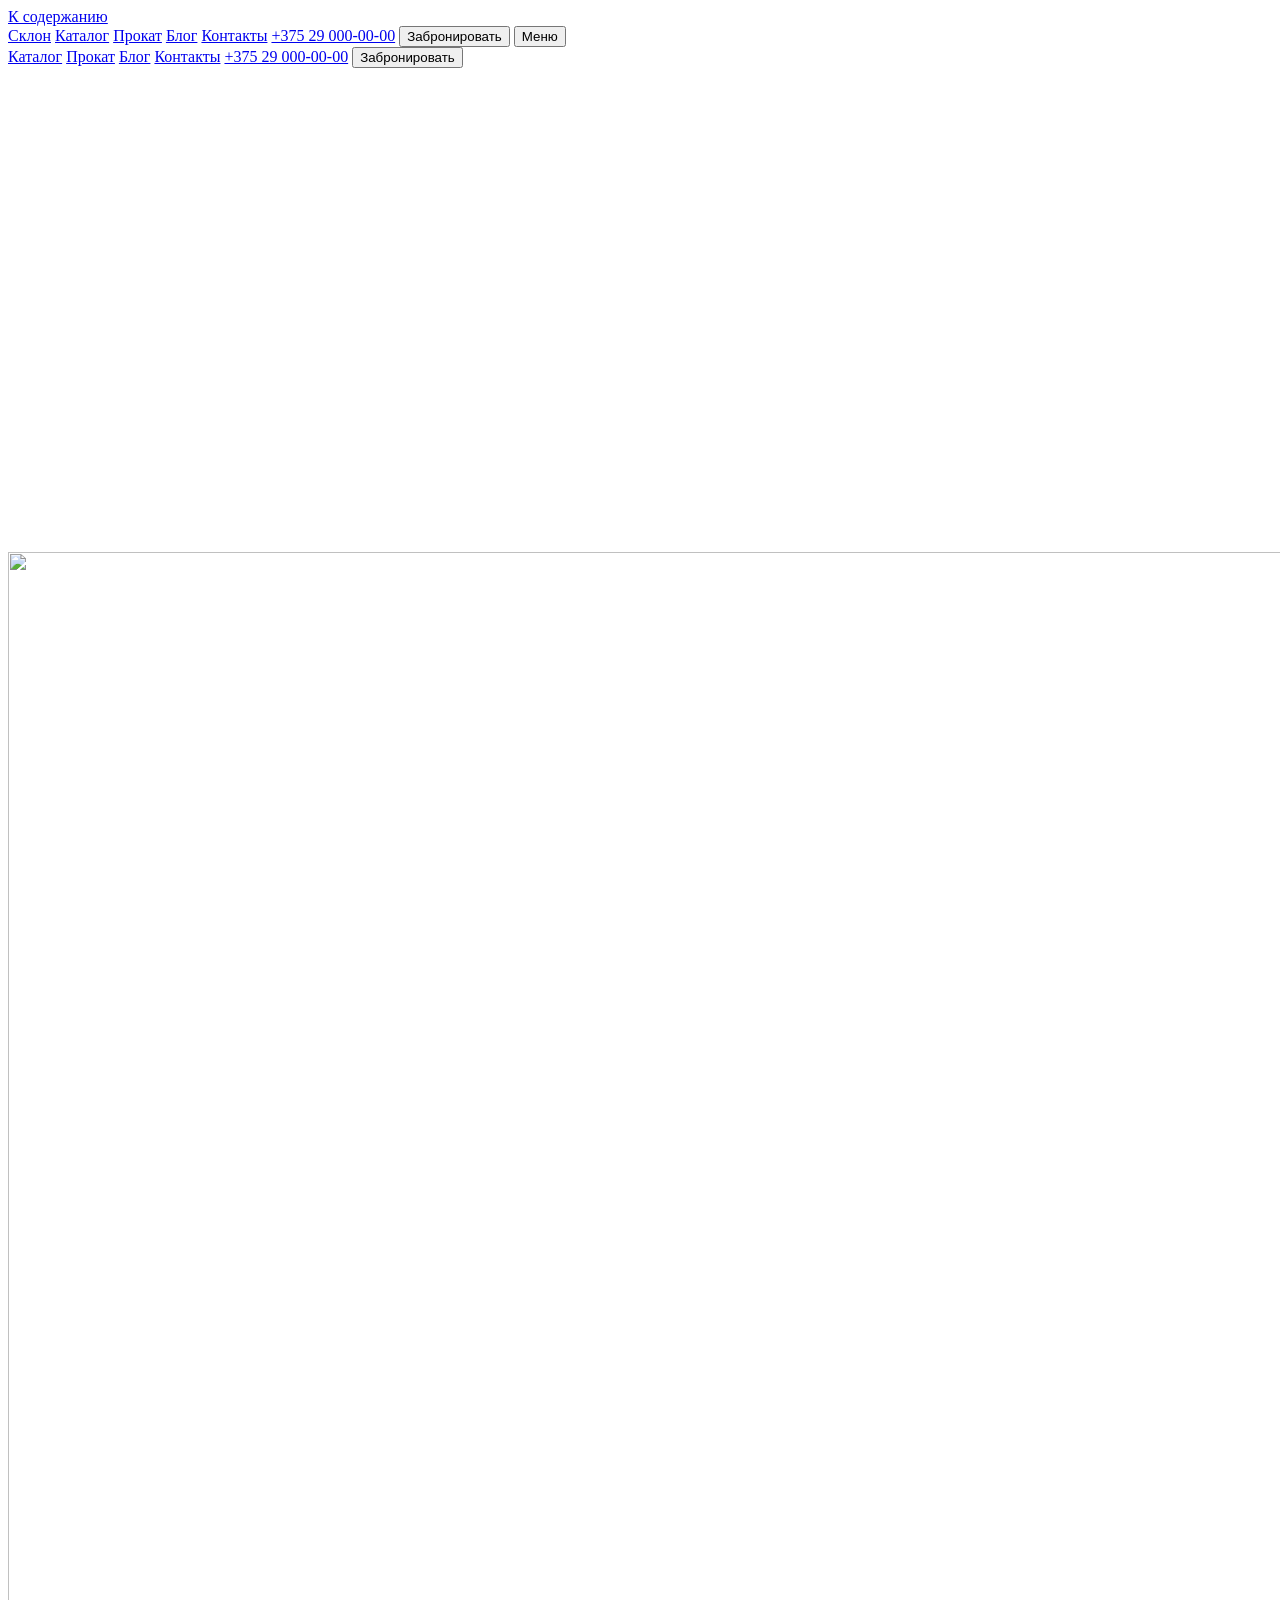
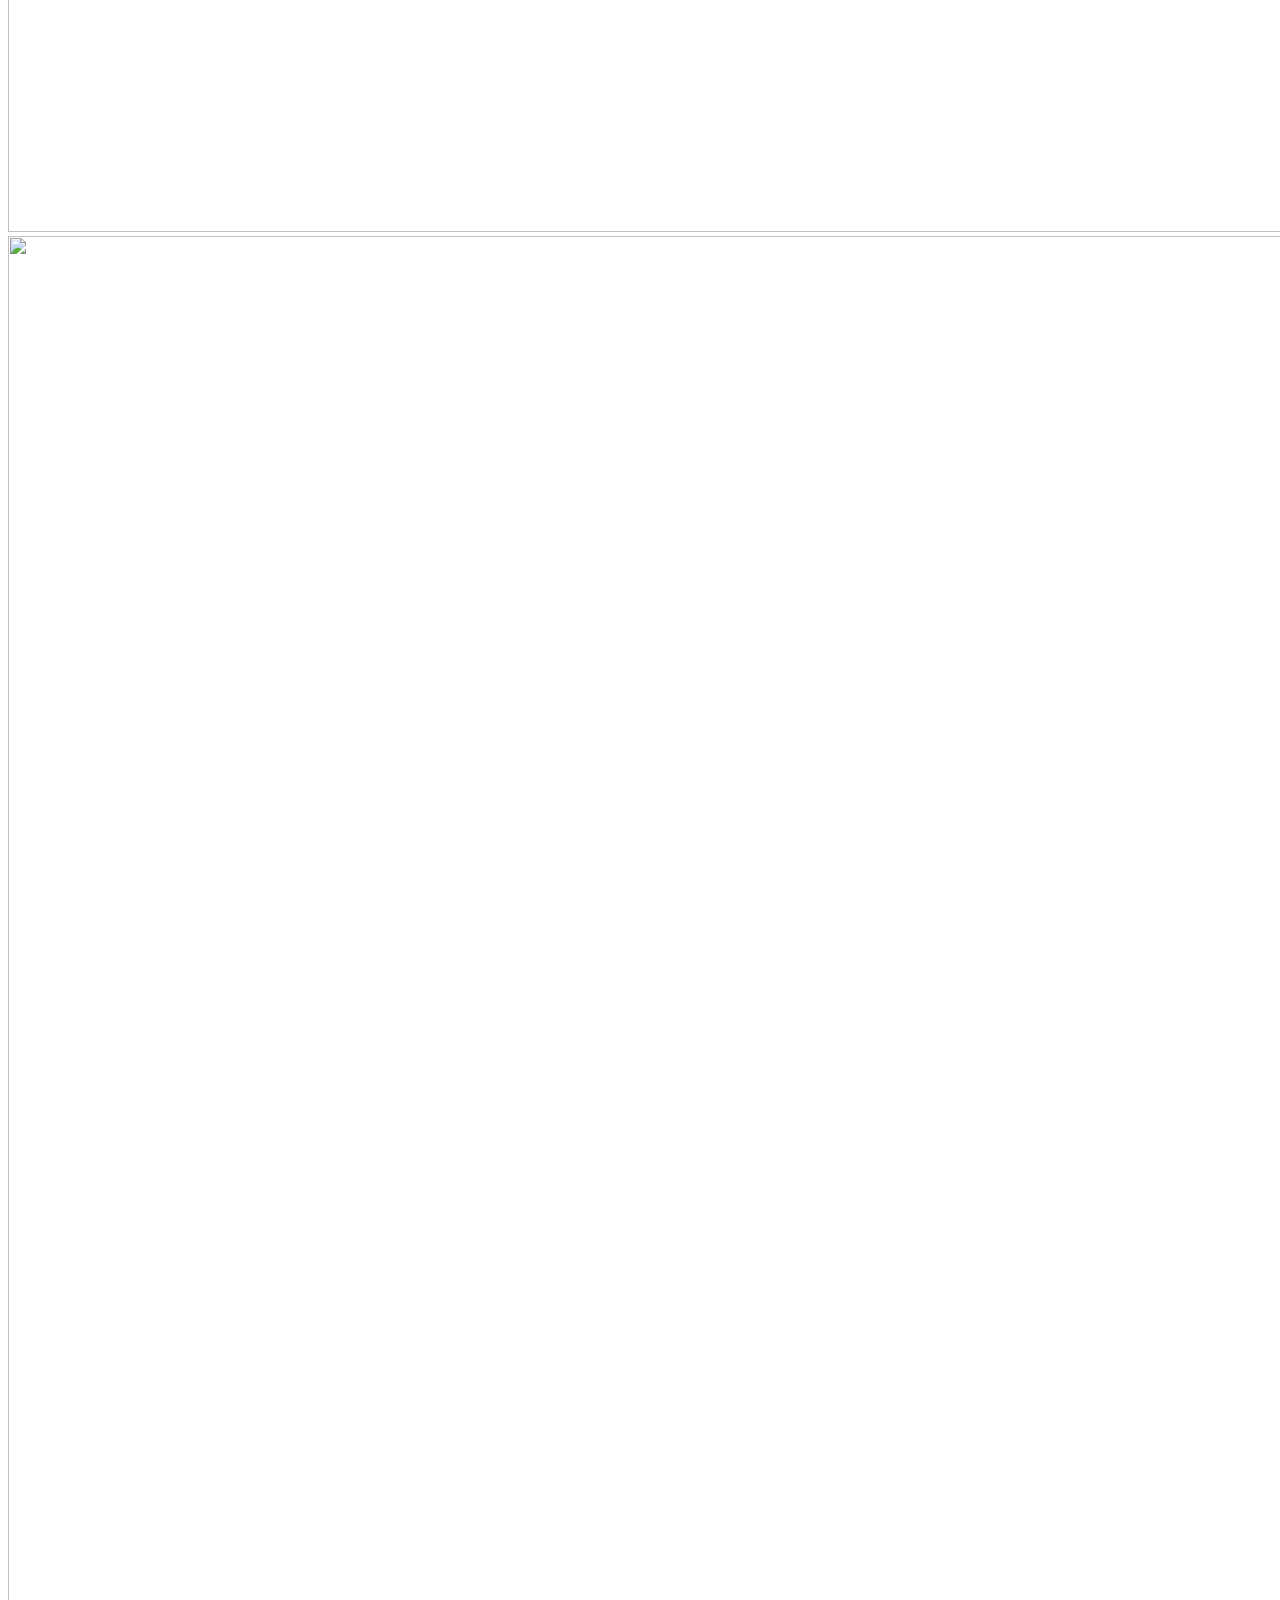
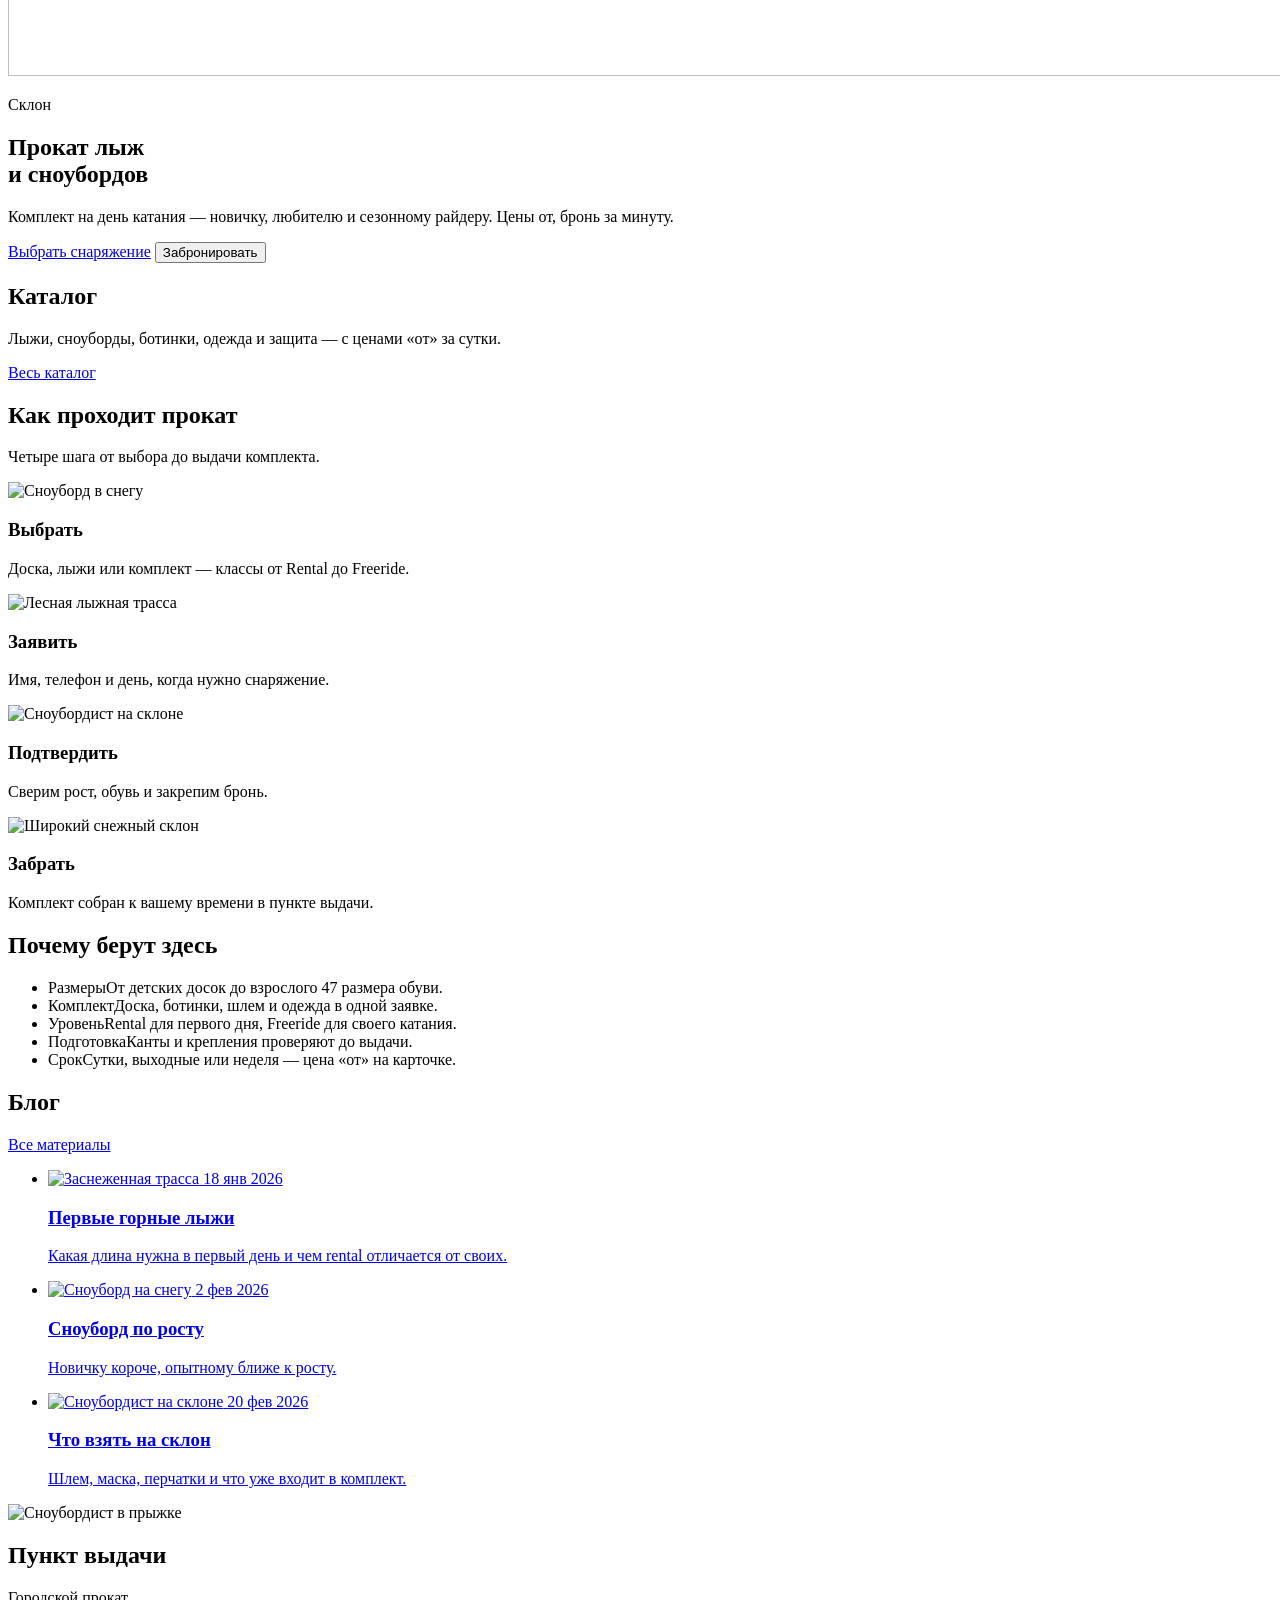
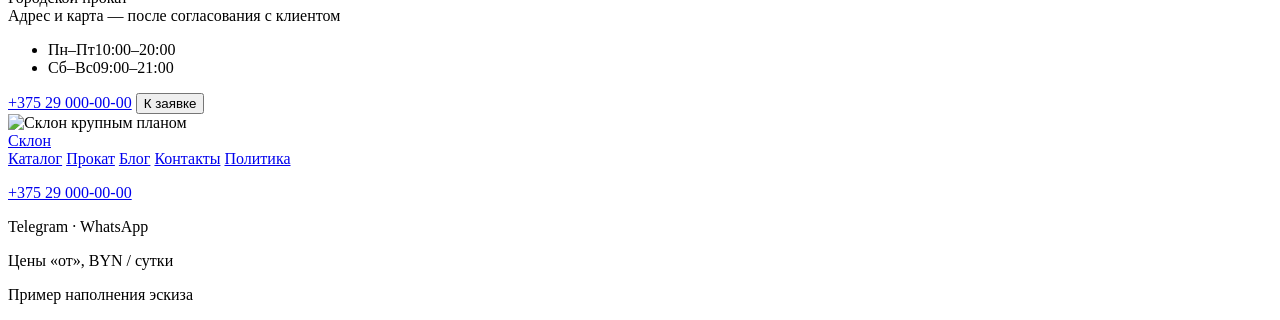
==== index.html @ 4aebed2d "Initial commit: prokat-eskiz from OpenServer" ====
<!DOCTYPE html>
<html lang="ru">
<head>
  <meta charset="utf-8">
  <meta name="viewport" content="width=device-width, initial-scale=1, viewport-fit=cover">
  <meta name="theme-color" content="#18191b">
  <title>Склон. Прокат горных лыж и сноубордов</title>
  <meta name="description" content="Городской прокат горных лыж, сноубордов, ботинок и защиты. Каталог с ценами от, бронь на день катания.">
  <link rel="stylesheet" href="css/site.css">
</head>
<body>
<a class="skip" href="#main">К содержанию</a>

<header class="bar">
  <a class="logo" href="index.html">Склон</a>
  <a class="bar-link" href="#katalog">Каталог</a>
  <a class="bar-link" href="#prokat">Прокат</a>
  <a class="bar-link" href="#blog">Блог</a>
  <a class="bar-link" href="#kontakty">Контакты</a>
  <span class="spacer"></span>
  <a class="bar-link phone-link" href="tel:+375290000000">+375 29 000-00-00</a>
  <button class="btn" type="button" data-open-book>Забронировать</button>
  <button class="burger" type="button" aria-expanded="false" aria-controls="nav">Меню</button>
</header>
<nav class="nav-panel" id="nav" aria-label="Разделы">
  <a href="#katalog">Каталог</a>
  <a href="#prokat">Прокат</a>
  <a href="#blog">Блог</a>
  <a href="#kontakty">Контакты</a>
  <a href="tel:+375290000000">+375 29 000-00-00</a>
  <button class="btn" type="button" data-open-book>Забронировать</button>
</nav>

<main id="main">
  <section class="hero" aria-label="Прокат">
    <div class="hero-media" data-crossfade>
      <video class="is-on" autoplay muted loop playsinline preload="metadata" poster="assets/photos/skiing-in-engelberg-titlis-poster.jpg" width="854" height="480" aria-hidden="true">
        <source src="assets/photos/skiing-in-engelberg-titlis.webm" type="video/webm">
      </video>
      <img src="assets/photos/rastkogel-ski-slope.jpg" alt="" width="1920" height="1280">
      <img src="assets/photos/ski-resort-soelden-p1032612.jpg" alt="" width="1920" height="1440">
    </div>
    <div class="hero-copy">
      <p class="hero-brand">Склон</p>
      <h1>Прокат лыж<br>и сноубордов</h1>
      <p class="hero-lead">Комплект на день катания — новичку, любителю и сезонному райдеру. Цены от, бронь за минуту.</p>
      <div class="hero-actions">
        <a class="btn" href="#katalog">Выбрать снаряжение</a>
        <button class="text-cta" type="button" data-open-book>Забронировать</button>
      </div>
    </div>
  </section>

  <section class="paper catalog" id="katalog" aria-labelledby="cat-title">
    <div class="section-head">
      <div>
        <h2 id="cat-title">Каталог</h2>
        <p>Лыжи, сноуборды, ботинки, одежда и защита — с ценами «от» за сутки.</p>
      </div>
      <a class="text-link" href="catalog.html">Весь каталог</a>
    </div>
    <div id="catalog-root"></div>
  </section>

  <section class="how" id="prokat" aria-label="Как работает прокат">
    <div class="how-intro">
      <h2>Как проходит прокат</h2>
      <p>Четыре шага от выбора до выдачи комплекта.</p>
    </div>
    <div class="how-grid">
      <article class="how-card">
        <img src="assets/photos/snowboard-in-the-snow-2008.jpg" alt="Сноуборд в снегу" width="1280" height="960" loading="lazy">
        <div class="how-copy">
          <h3>Выбрать</h3>
          <p>Доска, лыжи или комплект — классы от Rental до Freeride.</p>
        </div>
      </article>
      <article class="how-card">
        <img src="assets/photos/ski-slope-l-kken-verk.jpg" alt="Лесная лыжная трасса" width="1920" height="1280" loading="lazy">
        <div class="how-copy">
          <h3>Заявить</h3>
          <p>Имя, телефон и день, когда нужно снаряжение.</p>
        </div>
      </article>
      <article class="how-card">
        <img src="assets/photos/ski-resort-soelden-p1032612.jpg" alt="Сноубордист на склоне" width="1920" height="1440" loading="lazy">
        <div class="how-copy">
          <h3>Подтвердить</h3>
          <p>Сверим рост, обувь и закрепим бронь.</p>
        </div>
      </article>
      <article class="how-card">
        <img src="assets/photos/rastkogel-ski-slope.jpg" alt="Широкий снежный склон" width="1920" height="1280" loading="lazy">
        <div class="how-copy">
          <h3>Забрать</h3>
          <p>Комплект собран к вашему времени в пункте выдачи.</p>
        </div>
      </article>
    </div>
  </section>

  <section class="benefits" aria-labelledby="why-title">
    <div class="benefits-inner">
      <h2 id="why-title">Почему берут здесь</h2>
      <ul class="benefit-list">
        <li><span class="benefit-name">Размеры</span><span>От детских досок до взрослого 47 размера обуви.</span></li>
        <li><span class="benefit-name">Комплект</span><span>Доска, ботинки, шлем и одежда в одной заявке.</span></li>
        <li><span class="benefit-name">Уровень</span><span>Rental для первого дня, Freeride для своего катания.</span></li>
        <li><span class="benefit-name">Подготовка</span><span>Канты и крепления проверяют до выдачи.</span></li>
        <li><span class="benefit-name">Срок</span><span>Сутки, выходные или неделя — цена «от» на карточке.</span></li>
      </ul>
    </div>
  </section>

  <section class="blog" id="blog" aria-labelledby="blog-title">
    <div class="blog-inner">
      <div class="section-head tight">
        <h2 id="blog-title">Блог</h2>
        <a class="text-link" href="blog.html">Все материалы</a>
      </div>
      <ul class="blog-grid">
        <li>
          <a href="article.html">
            <img src="assets/photos/ski-slope-l-kken-verk.jpg" alt="Заснеженная трасса" width="1920" height="1280" loading="lazy">
            <span class="when">18 янв 2026</span>
            <h3>Первые горные лыжи</h3>
            <p>Какая длина нужна в первый день и чем rental отличается от своих.</p>
          </a>
        </li>
        <li>
          <a href="article.html">
            <img src="assets/photos/snowboard-in-the-snow-2008.jpg" alt="Сноуборд на снегу" width="1280" height="960" loading="lazy">
            <span class="when">2 фев 2026</span>
            <h3>Сноуборд по росту</h3>
            <p>Новичку короче, опытному ближе к росту.</p>
          </a>
        </li>
        <li>
          <a href="article.html">
            <img src="assets/photos/ski-resort-soelden-p1032612.jpg" alt="Сноубордист на склоне" width="1920" height="1440" loading="lazy">
            <span class="when">20 фев 2026</span>
            <h3>Что взять на склон</h3>
            <p>Шлем, маска, перчатки и что уже входит в комплект.</p>
          </a>
        </li>
      </ul>
    </div>
  </section>

  <section class="contact" id="kontakty" aria-label="Контакты">
    <div class="contact-photo">
      <img src="assets/photos/big-air-quebec-2011.jpg" alt="Сноубордист в прыжке" width="1920" height="1243" loading="lazy">
    </div>
    <div class="visit-card">
      <h2>Пункт выдачи</h2>
      <p class="addr">Городской прокат<br>Адрес и карта — после согласования с клиентом</p>
      <ul class="hours">
        <li><span>Пн–Пт</span><span>10:00–20:00</span></li>
        <li><span>Сб–Вс</span><span>09:00–21:00</span></li>
      </ul>
      <a class="phone" href="tel:+375290000000">+375 29 000-00-00</a>
      <button class="btn wide" type="button" data-open-book>К заявке</button>
    </div>
  </section>
</main>

<footer class="footer">
  <div class="footer-photo">
    <img src="assets/photos/rastkogel-ski-slope.jpg" alt="Склон крупным планом" width="1920" height="1280" loading="lazy">
  </div>
  <div class="footer-menu">
    <a class="logo" href="index.html">Склон</a>
    <nav aria-label="Подвал">
      <a href="#katalog">Каталог</a>
      <a href="#prokat">Прокат</a>
      <a href="#blog">Блог</a>
      <a href="#kontakty">Контакты</a>
      <a href="privacy.html">Политика</a>
    </nav>
    <div class="footer-meta">
      <div>
        <p><a href="tel:+375290000000">+375 29 000-00-00</a></p>
        <p>Telegram · WhatsApp</p>
      </div>
      <div>
        <p>Цены «от», BYN / сутки</p>
        <p>Пример наполнения эскиза</p>
      </div>
    </div>
  </div>
</footer>

<script src="js/categories.js"></script>
<script src="js/site.js"></script>
<script>
  if (window.SklonCatalog) {
    SklonCatalog.mount(document.getElementById("catalog-root"), {
      variant: "d3",
      bands: {
        skis: "assets/photos/rastkogel-ski-slope.jpg",
        clothes: "assets/photos/ski-slope-l-kken-verk.jpg"
      }
    });
  }
</script>
</body>
</html>
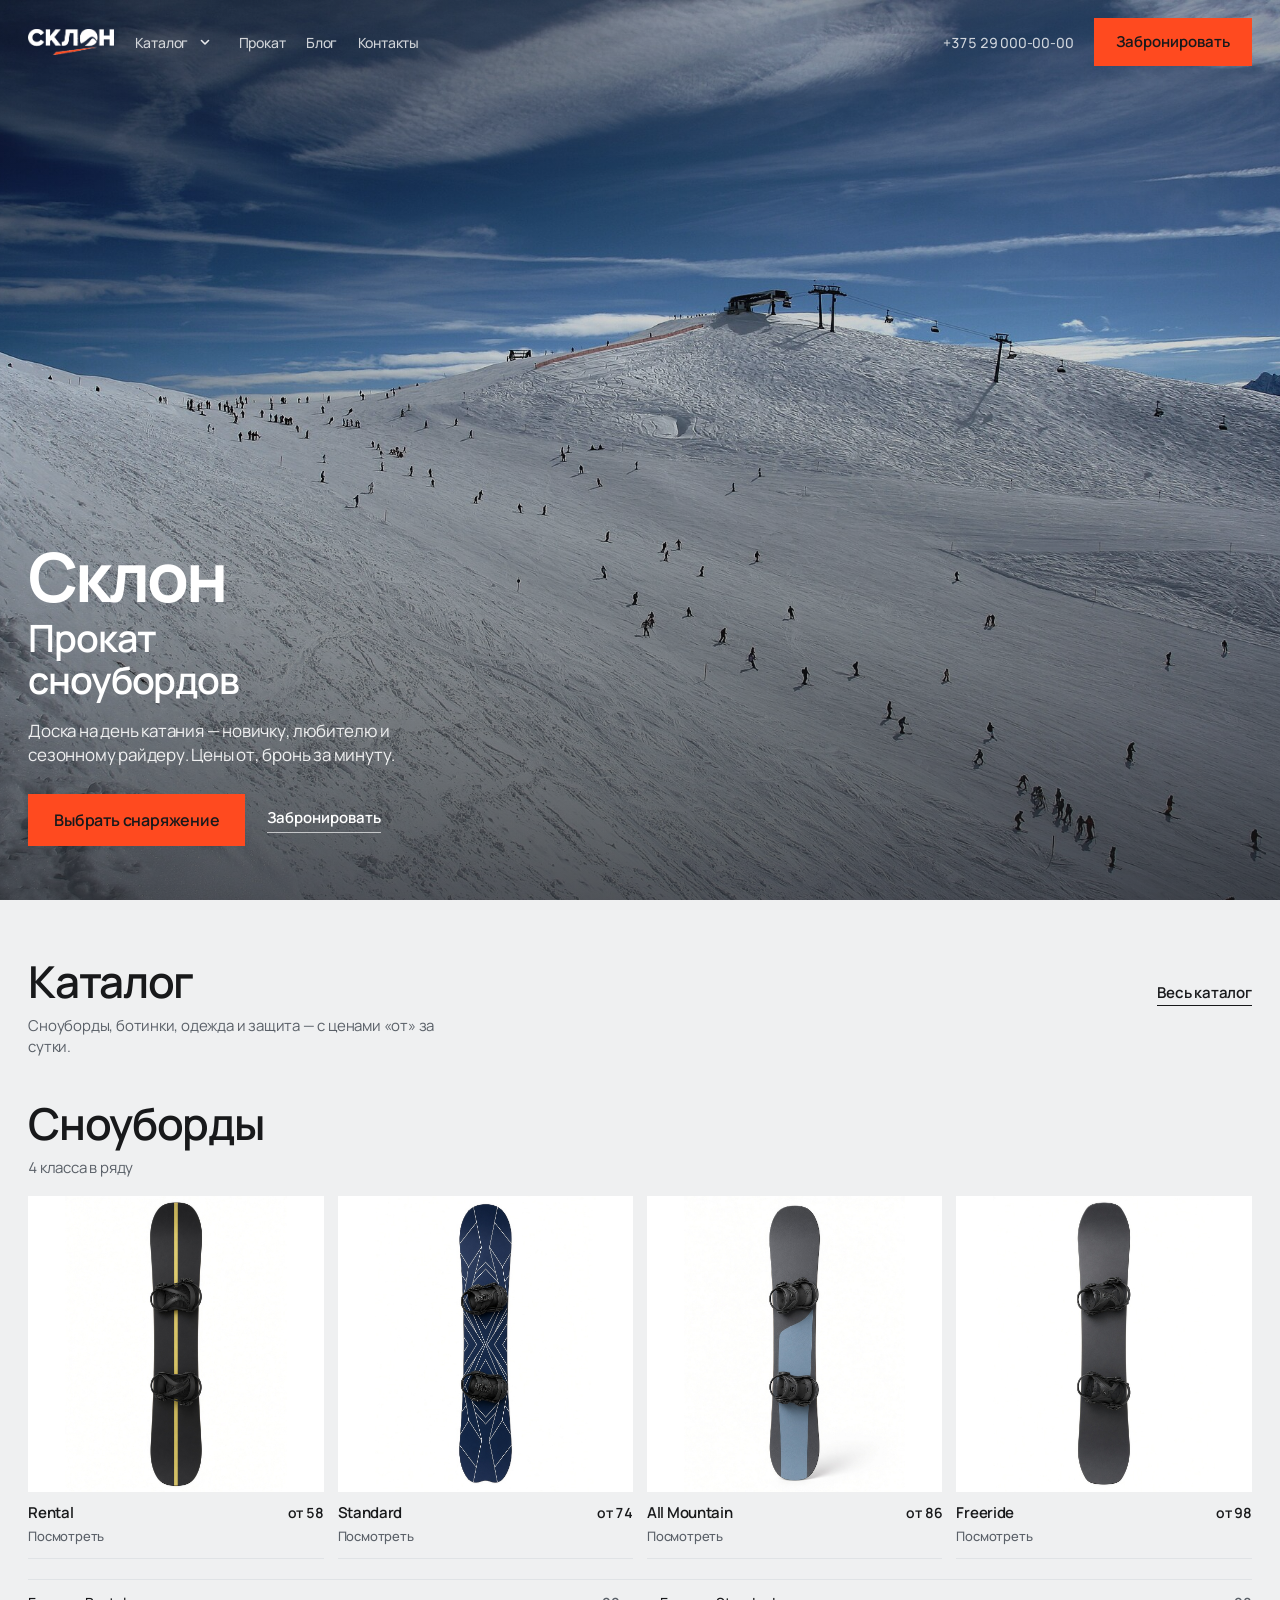
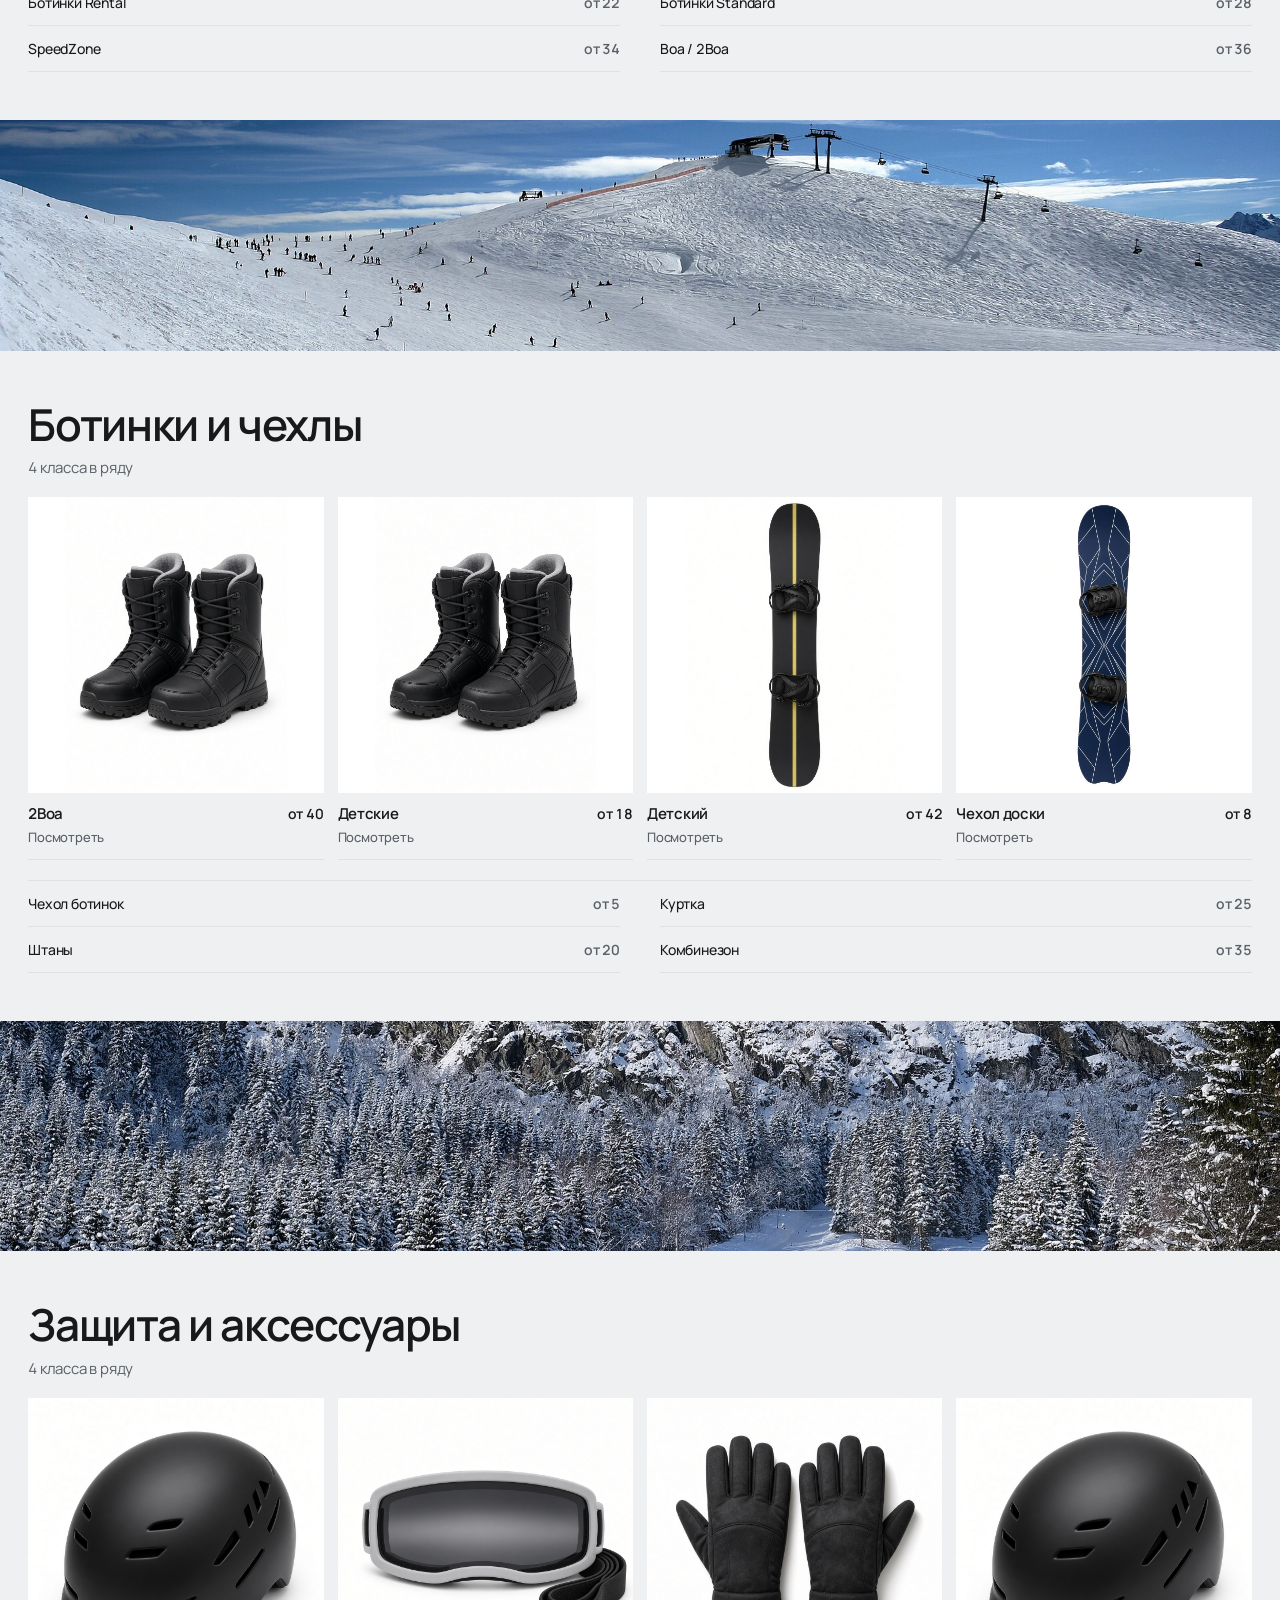
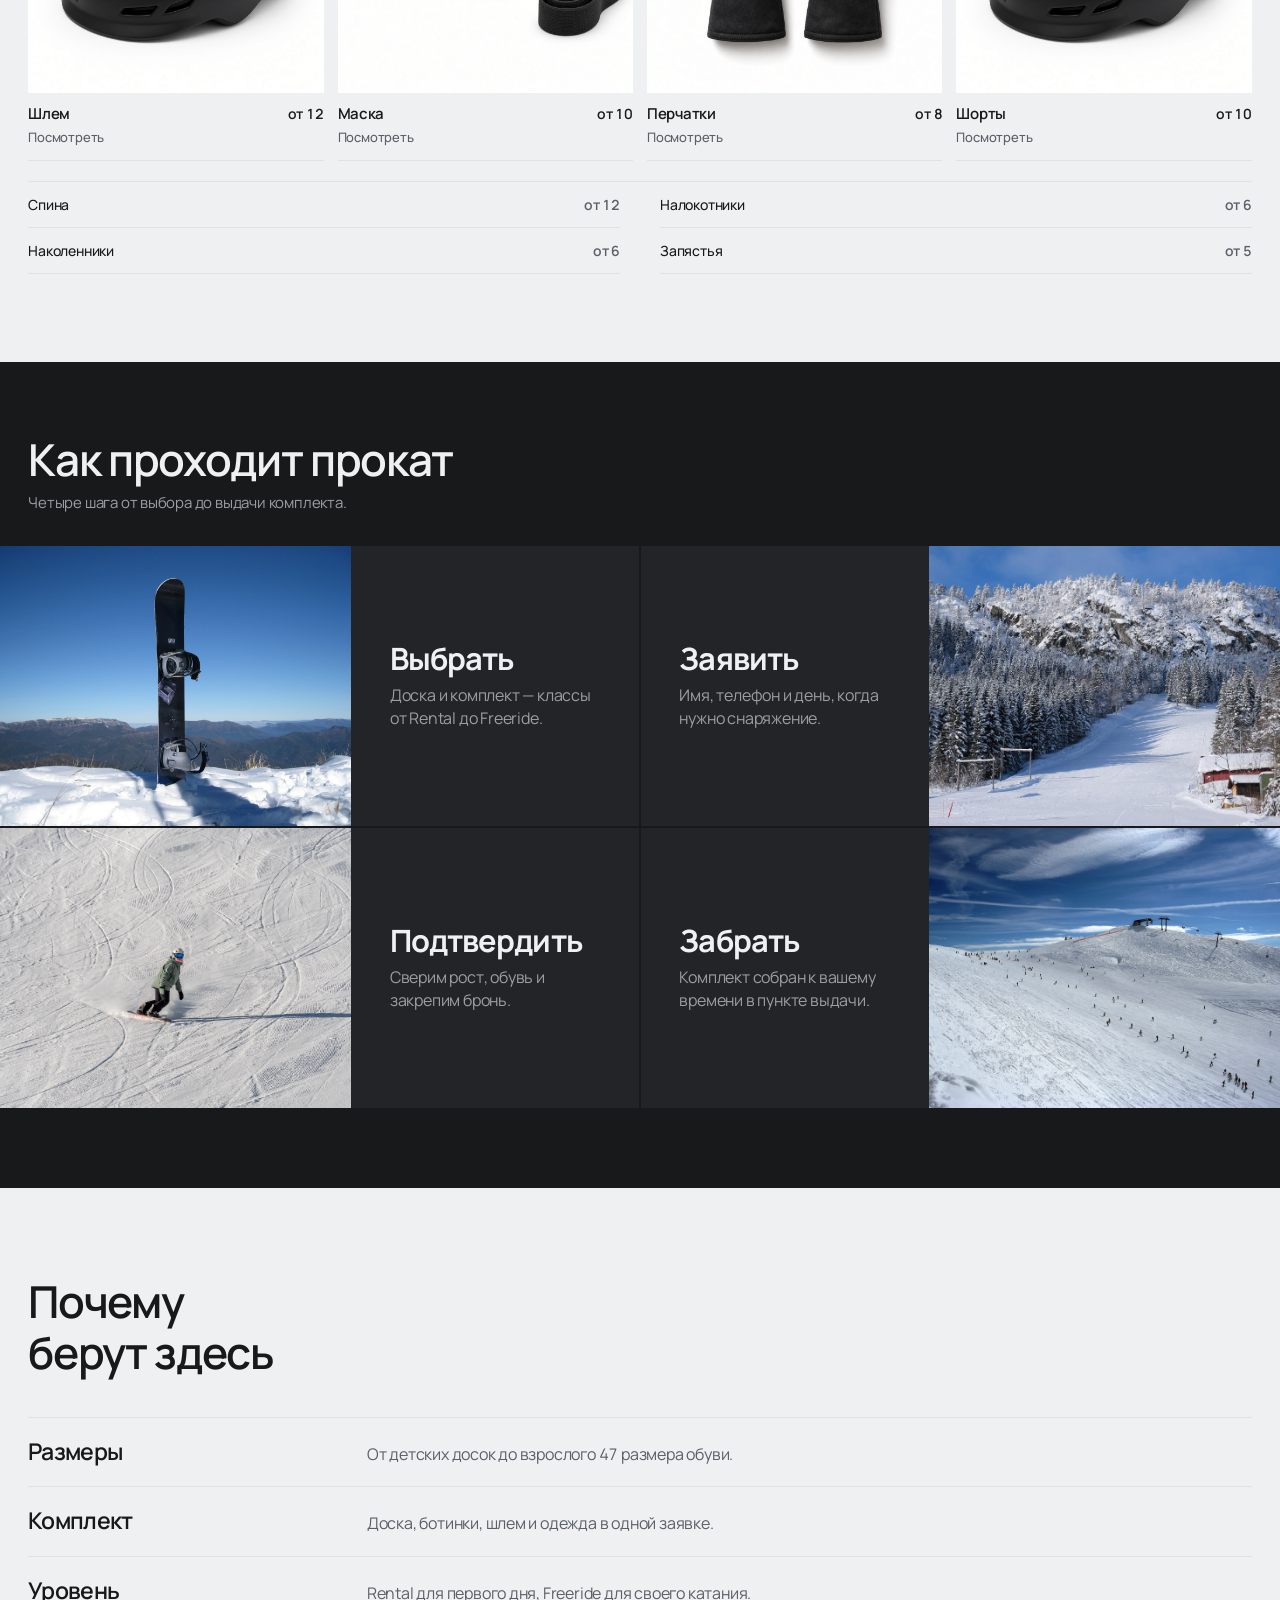
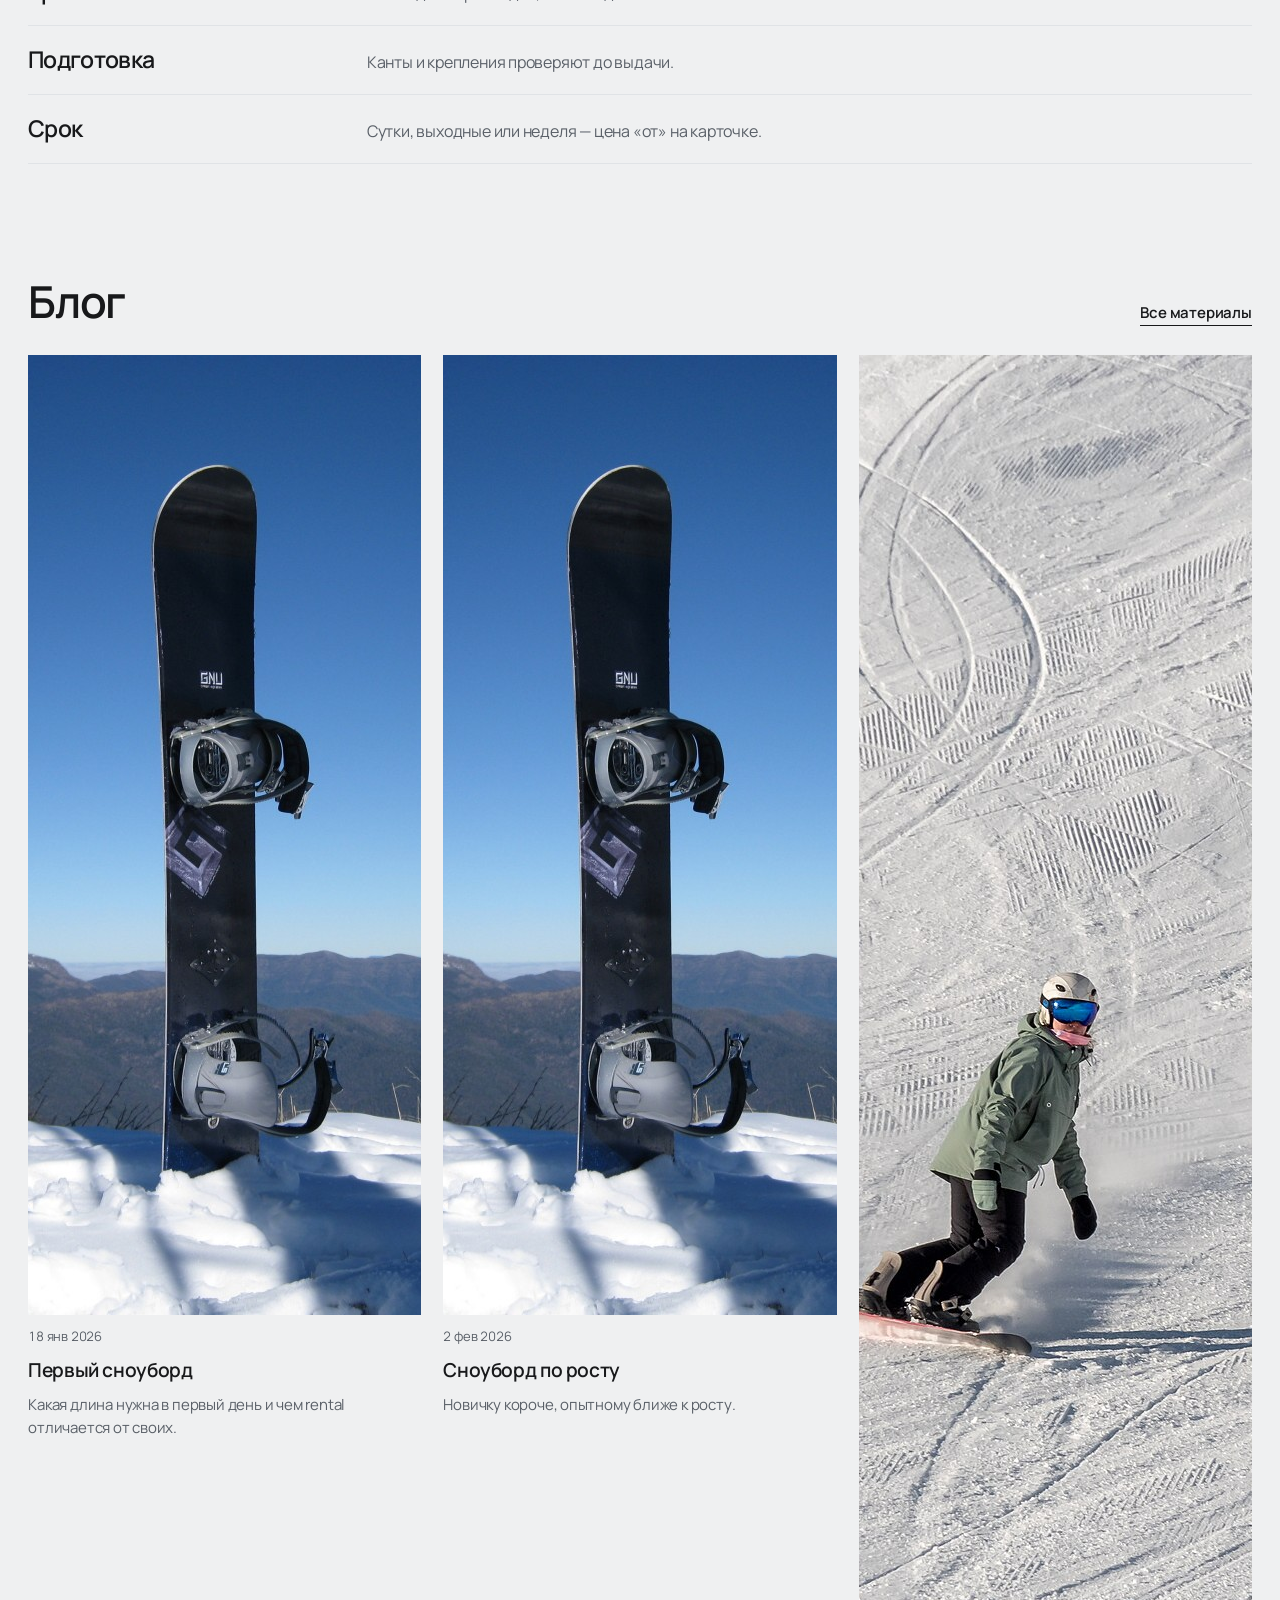
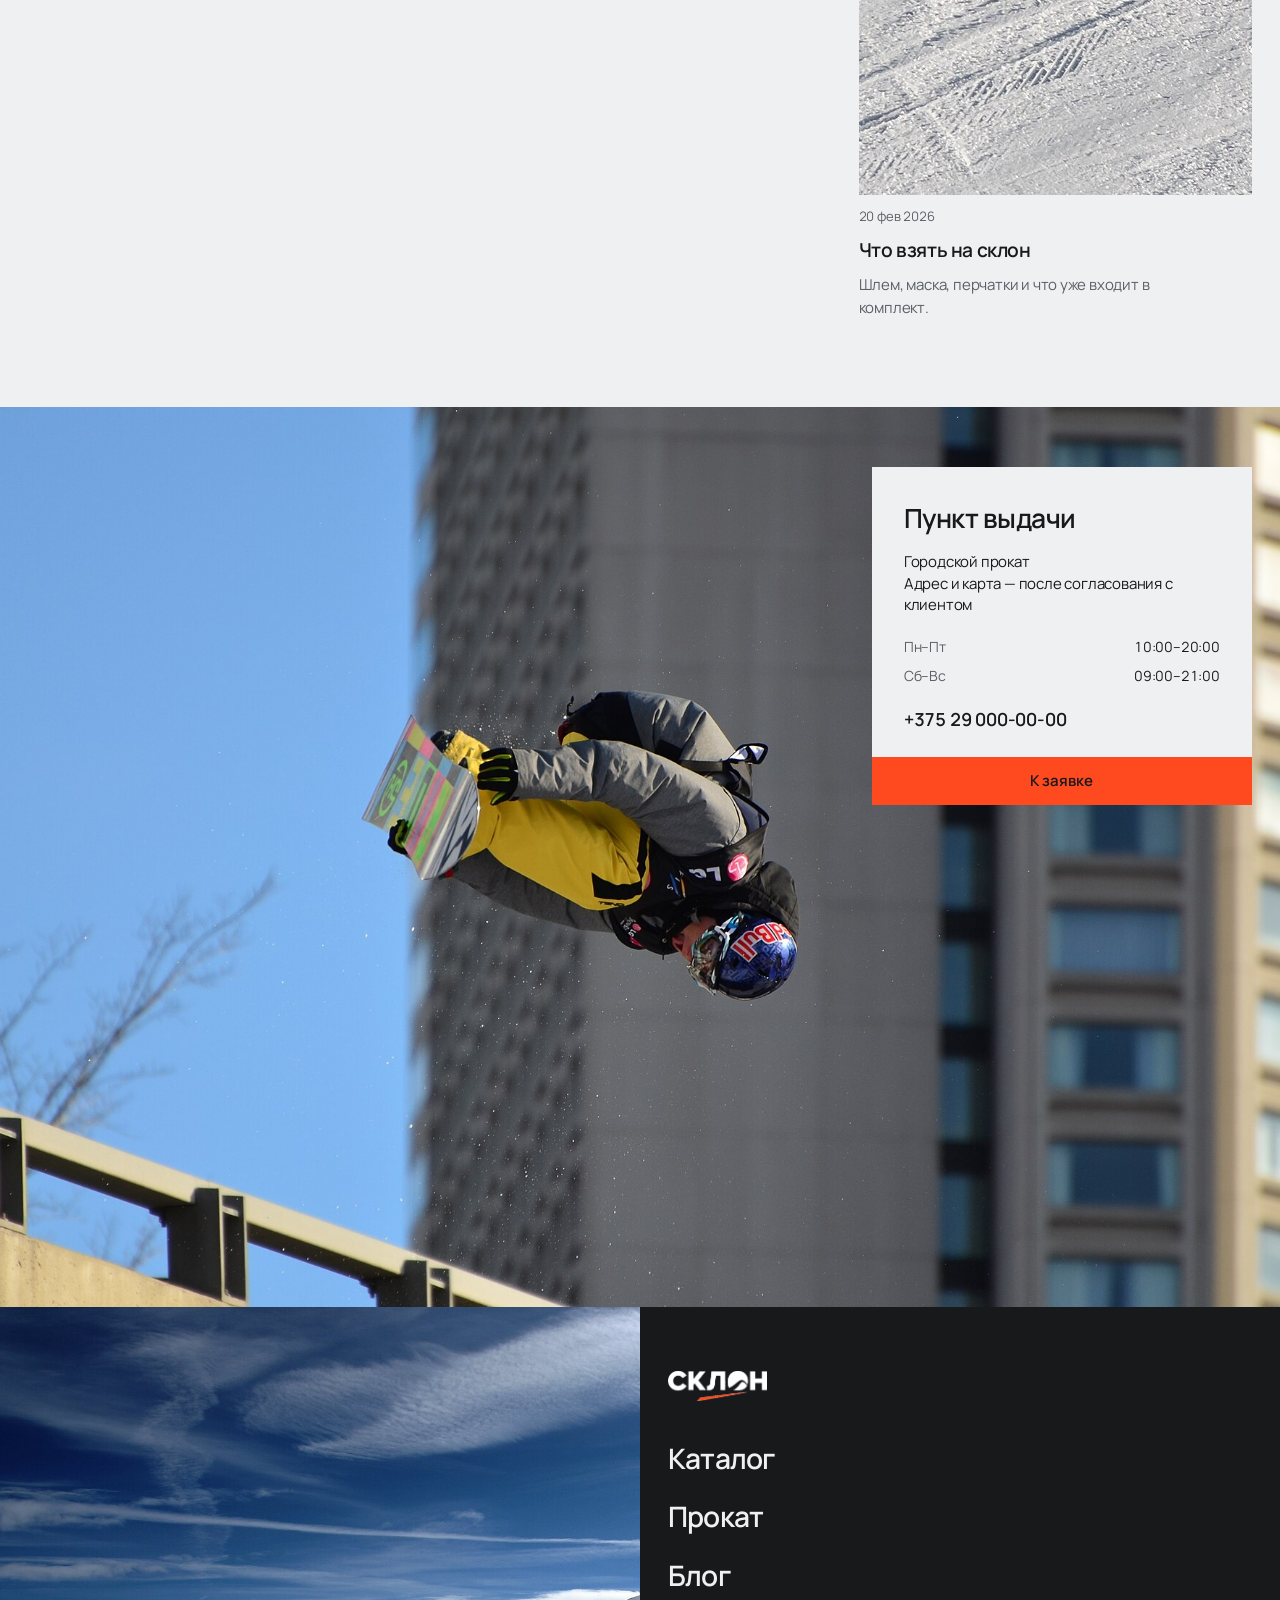
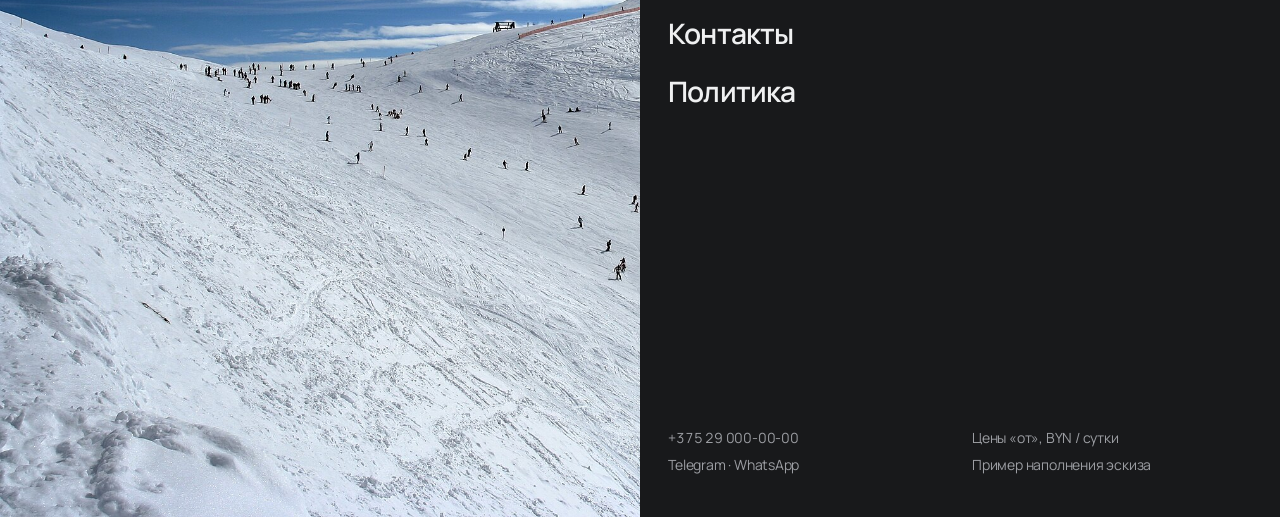
==== commit 7fa310fb: "Sync OpenServer edits: logos, pages, catalog nav Add logo assets and logos.html; refresh site CSS/JS" ====
--- a/index.html
+++ b/index.html
@@ -4,8 +4,8 @@
   <meta charset="utf-8">
   <meta name="viewport" content="width=device-width, initial-scale=1, viewport-fit=cover">
   <meta name="theme-color" content="#18191b">
-  <title>Склон. Прокат горных лыж и сноубордов</title>
-  <meta name="description" content="Городской прокат горных лыж, сноубордов, ботинок и защиты. Каталог с ценами от, бронь на день катания.">
+  <title>Склон. Прокат сноубордов</title>
+  <meta name="description" content="Городской прокат сноубордов, ботинок, одежды и защиты. Каталог с ценами от, бронь на день катания.">
   <link rel="stylesheet" href="css/site.css">
 </head>
 <body>
@@ -42,8 +42,8 @@
     </div>
     <div class="hero-copy">
       <p class="hero-brand">Склон</p>
-      <h1>Прокат лыж<br>и сноубордов</h1>
-      <p class="hero-lead">Комплект на день катания — новичку, любителю и сезонному райдеру. Цены от, бронь за минуту.</p>
+      <h1>Прокат<br>сноубордов</h1>
+      <p class="hero-lead">Доска на день катания — новичку, любителю и сезонному райдеру. Цены от, бронь за минуту.</p>
       <div class="hero-actions">
         <a class="btn" href="#katalog">Выбрать снаряжение</a>
         <button class="text-cta" type="button" data-open-book>Забронировать</button>
@@ -55,7 +55,7 @@
     <div class="section-head">
       <div>
         <h2 id="cat-title">Каталог</h2>
-        <p>Лыжи, сноуборды, ботинки, одежда и защита — с ценами «от» за сутки.</p>
+        <p>Сноуборды, ботинки, одежда и защита — с ценами «от» за сутки.</p>
       </div>
       <a class="text-link" href="catalog.html">Весь каталог</a>
     </div>
@@ -72,7 +72,7 @@
         <img src="assets/photos/snowboard-in-the-snow-2008.jpg" alt="Сноуборд в снегу" width="1280" height="960" loading="lazy">
         <div class="how-copy">
           <h3>Выбрать</h3>
-          <p>Доска, лыжи или комплект — классы от Rental до Freeride.</p>
+          <p>Доска и комплект — классы от Rental до Freeride.</p>
         </div>
       </article>
       <article class="how-card">
@@ -121,9 +121,9 @@
       <ul class="blog-grid">
         <li>
           <a href="article.html">
-            <img src="assets/photos/ski-slope-l-kken-verk.jpg" alt="Заснеженная трасса" width="1920" height="1280" loading="lazy">
+            <img src="assets/photos/snowboard-in-the-snow-2008.jpg" alt="Сноуборд на снегу" width="1280" height="960" loading="lazy">
             <span class="when">18 янв 2026</span>
-            <h3>Первые горные лыжи</h3>
+            <h3>Первый сноуборд</h3>
             <p>Какая длина нужна в первый день и чем rental отличается от своих.</p>
           </a>
         </li>
@@ -197,8 +197,8 @@
     SklonCatalog.mount(document.getElementById("catalog-root"), {
       variant: "d3",
       bands: {
-        skis: "assets/photos/rastkogel-ski-slope.jpg",
-        clothes: "assets/photos/ski-slope-l-kken-verk.jpg"
+        boots: "assets/photos/rastkogel-ski-slope.jpg",
+        protect: "assets/photos/ski-slope-l-kken-verk.jpg"
       }
     });
   }
--- a/css/site.css
+++ b/css/site.css
@@ -0,0 +1,1263 @@
+@font-face {
+  font-family: Manrope;
+  font-style: normal;
+  font-weight: 400 700;
+  font-display: swap;
+  src: url("../assets/fonts/manrope-cyrillic.woff2") format("woff2");
+  unicode-range: U+0301, U+0400-045F, U+0490-0491, U+04B0-04B1, U+2116;
+}
+@font-face {
+  font-family: Manrope;
+  font-style: normal;
+  font-weight: 400 700;
+  font-display: swap;
+  src: url("../assets/fonts/manrope-latin.woff2") format("woff2");
+  unicode-range: U+0000-00FF, U+0131, U+0152-0153, U+02BB-02BC, U+02C6, U+02DA, U+02DC, U+2000-206F, U+20AC, U+2122;
+}
+
+:root {
+  --bg: #18191b;
+  --surface: #222427;
+  --ink: #eff0f1;
+  --muted: #9c9ea3;
+  --accent: #ff4a1f;
+  --accent-ink: #18191b;
+  --paper: #eff0f1;
+  --paper-ink: #18191b;
+  --paper-muted: #5a6068;
+  --paper-surface: #e0e3e6;
+  --margin: clamp(16px, 2.2vw, 32px);
+  --font: Manrope, "Segoe UI", sans-serif;
+  --step-small: 0.8125rem;
+  --step-body: 1.0625rem;
+  --step-lead: clamp(1.2rem, 1.05rem + 0.55vw, 1.5rem);
+  --step-head: clamp(1.85rem, 1.2rem + 2.2vw, 2.75rem);
+  --step-display: clamp(2.75rem, 1.4rem + 5.5vw, 5.5rem);
+  --ease: cubic-bezier(0.16, 1, 0.3, 1);
+  --safe-t: env(safe-area-inset-top, 0px);
+  --safe-b: env(safe-area-inset-bottom, 0px);
+  --safe-l: env(safe-area-inset-left, 0px);
+  --safe-r: env(safe-area-inset-right, 0px);
+}
+
+*, *::before, *::after { box-sizing: border-box; }
+html {
+  scroll-behavior: smooth;
+  -webkit-tap-highlight-color: transparent;
+}
+body {
+  margin: 0;
+  background: var(--bg);
+  color: var(--ink);
+  font-family: var(--font);
+  font-size: var(--step-body);
+  font-weight: 400;
+  line-height: 1.5;
+  letter-spacing: -0.012em;
+  font-variant-numeric: tabular-nums;
+  overflow-x: clip;
+  padding-left: var(--safe-l);
+  padding-right: var(--safe-r);
+}
+img, video { max-width: 100%; display: block; }
+a { color: inherit; text-decoration: none; }
+button, input, select, textarea { font: inherit; }
+:focus-visible {
+  outline: 2px solid var(--accent);
+  outline-offset: 3px;
+}
+.btn:focus-visible { outline-offset: 3px; }
+
+.skip {
+  position: absolute;
+  left: -999px;
+  top: 0;
+}
+.skip:focus {
+  left: calc(var(--margin) + var(--safe-l));
+  top: calc(12px + var(--safe-t));
+  z-index: 100;
+  background: var(--accent);
+  color: var(--accent-ink);
+  padding: 10px 14px;
+}
+
+/* ——— Header ——— */
+.bar {
+  position: absolute;
+  top: 0; left: 0; right: 0;
+  z-index: 20;
+  display: flex;
+  align-items: center;
+  gap: clamp(12px, 1.6vw, 28px);
+  padding: calc(18px + var(--safe-t)) var(--margin) 18px;
+  color: #fff;
+}
+.logo {
+  display: inline-flex;
+  align-items: center;
+  flex-shrink: 0;
+  line-height: 0;
+}
+.logo img {
+  display: block;
+  height: 26px;
+  width: auto;
+}
+.logo .logo-on-dark { display: none; }
+.logo .logo-on-light { display: block; }
+/* Dark hero header / footer: white wordmark */
+body:not(.site-page):not(.product-page) .bar .logo .logo-on-light { display: none; }
+body:not(.site-page):not(.product-page) .bar .logo .logo-on-dark { display: block; }
+.footer-menu .logo .logo-on-light { display: none; }
+.footer-menu .logo .logo-on-dark { display: block; height: 30px; }
+.bar-link {
+  font-size: 14px;
+  font-weight: 500;
+  color: rgba(255,255,255,.78);
+  white-space: nowrap;
+}
+.bar .spacer { flex: 1; min-width: 8px; }
+.btn {
+  display: inline-flex;
+  align-items: center;
+  justify-content: center;
+  min-height: 48px;
+  min-width: 48px;
+  padding: 0 22px;
+  background: var(--accent);
+  color: var(--accent-ink);
+  font-size: 15px;
+  font-weight: 600;
+  border: 0;
+  cursor: pointer;
+  touch-action: manipulation;
+  user-select: none;
+  transition: filter 160ms var(--ease), transform 160ms var(--ease);
+}
+.btn:active { transform: scale(0.98); }
+.btn.ink {
+  background: var(--paper-ink);
+  color: var(--paper);
+}
+.btn.ghost {
+  background: transparent;
+  color: inherit;
+  box-shadow: inset 0 0 0 1px currentColor;
+}
+.btn.wide { width: 100%; }
+.burger {
+  display: none;
+  background: none;
+  border: 0;
+  color: inherit;
+  font: inherit;
+  font-weight: 600;
+  cursor: pointer;
+  min-height: 44px;
+  min-width: 44px;
+  touch-action: manipulation;
+  user-select: none;
+}
+.nav-panel {
+  display: none;
+}
+
+/* Catalog dropdown in header */
+.nav-drop {
+  position: relative;
+  display: inline-flex;
+  align-items: center;
+  gap: 2px;
+}
+.nav-drop-chevron {
+  display: inline-flex;
+  align-items: center;
+  justify-content: center;
+  width: 26px;
+  height: 26px;
+  margin-left: 2px;
+  padding: 0;
+  border: 0;
+  border-radius: 0;
+  background: transparent;
+  color: inherit;
+  cursor: pointer;
+  flex-shrink: 0;
+  opacity: 0.9;
+  transition: transform 180ms var(--ease), opacity 160ms ease;
+}
+.nav-drop-chevron:hover,
+.nav-drop.is-open .nav-drop-chevron {
+  opacity: 1;
+}
+.nav-drop.is-open .nav-drop-chevron {
+  transform: rotate(180deg);
+}
+.nav-drop-panel {
+  display: none;
+  position: absolute;
+  top: 100%;
+  left: 0;
+  z-index: 40;
+  width: max(680px, min(900px, 78vw));
+  padding: 18px 8px 16px;
+  background: var(--paper);
+  color: var(--paper-ink);
+  border: 1px solid var(--paper-surface);
+  box-shadow: 0 18px 48px rgba(24, 25, 27, 0.2);
+  grid-template-columns: repeat(3, minmax(0, 1fr));
+  gap: 2px 8px;
+}
+/* Bridge: padding-top keeps cursor inside the panel while moving down */
+.nav-drop.is-open .nav-drop-panel,
+.nav-drop:hover .nav-drop-panel,
+.nav-drop:focus-within .nav-drop-panel {
+  display: grid;
+}
+.nav-drop-panel a {
+  display: block;
+  padding: 7px 10px;
+  font-size: 13px;
+  font-weight: 500;
+  color: var(--paper-ink);
+  line-height: 1.3;
+  overflow-wrap: anywhere;
+}
+.nav-drop-panel a:hover,
+.nav-drop-panel a:focus-visible {
+  background: var(--paper-surface);
+}
+.nav-drop-panel a:first-child {
+  grid-column: 1 / -1;
+  font-weight: 600;
+  border-bottom: 1px solid var(--paper-surface);
+  margin: 0 8px 6px;
+  padding: 6px 10px 12px;
+}
+.site-page .nav-drop-chevron,
+.product-page .nav-drop-chevron {
+  color: var(--paper-ink);
+}
+.nav-cats {
+  display: none;
+}
+
+/* ——— Hero ——— */
+.hero {
+  position: relative;
+  min-height: 100svh;
+  color: #fff;
+  overflow: hidden;
+}
+.hero-media {
+  position: absolute;
+  inset: 0;
+}
+.hero-media video,
+.hero-media img {
+  position: absolute;
+  inset: 0;
+  width: 100%;
+  height: 100%;
+  object-fit: cover;
+  object-position: 58% 40%;
+  opacity: 0;
+  transition: opacity 1.4s ease;
+}
+.hero-media .is-on { opacity: 1; }
+.hero-media::after {
+  content: "";
+  position: absolute;
+  inset: 0;
+  z-index: 1;
+  background:
+    linear-gradient(180deg, rgba(24,25,27,.42) 0%, rgba(24,25,27,.18) 40%, rgba(24,25,27,.72) 100%);
+}
+.hero-copy {
+  position: absolute;
+  inset: 0;
+  z-index: 2;
+  display: flex;
+  flex-direction: column;
+  justify-content: flex-end;
+  padding: 0 var(--margin) clamp(40px, 6vh, 64px);
+  max-width: none;
+  pointer-events: none;
+}
+.hero-copy > * { pointer-events: auto; }
+.hero-brand {
+  margin: 0 0 8px;
+  font-size: clamp(2.4rem, 6vw, 4.25rem);
+  font-weight: 700;
+  letter-spacing: -0.04em;
+  line-height: 0.95;
+  color: #fff;
+}
+.hero h1 {
+  margin: 0;
+  font-size: clamp(1.55rem, 2.2vw + 0.6rem, 2.35rem);
+  font-weight: 600;
+  line-height: 1.12;
+  letter-spacing: -0.03em;
+  max-width: 18ch;
+  text-wrap: balance;
+  text-transform: none;
+}
+.hero-lead {
+  margin: 18px 0 0;
+  max-width: 38ch;
+  font-size: 17px;
+  line-height: 1.45;
+  color: rgba(255,255,255,.9);
+}
+.hero-actions {
+  display: flex;
+  flex-wrap: wrap;
+  gap: 14px 22px;
+  align-items: center;
+  margin-top: 26px;
+}
+.hero .btn {
+  min-height: 52px;
+  padding: 0 26px;
+  font-size: 16px;
+}
+.text-cta {
+  font: inherit;
+  font-size: 15px;
+  font-weight: 600;
+  border: 0;
+  border-bottom: 1px solid rgba(255,255,255,.65);
+  padding: 0 0 2px;
+  background: none;
+  color: inherit;
+  cursor: pointer;
+}
+.js .hero-copy .hero-brand,
+.js .hero-copy h1,
+.js .hero-copy .hero-lead,
+.js .hero-copy .hero-actions {
+  opacity: 0;
+  transform: translateY(18px);
+  animation: rise 700ms var(--ease) forwards;
+}
+.js .hero-copy h1 { animation-delay: 90ms; }
+.js .hero-copy .hero-lead { animation-delay: 160ms; }
+.js .hero-copy .hero-actions { animation-delay: 220ms; }
+@keyframes rise {
+  to { opacity: 1; transform: none; }
+}
+
+/* ——— Paper / sections ——— */
+.paper { background: var(--paper); color: var(--paper-ink); }
+.section-head {
+  display: flex;
+  align-items: baseline;
+  justify-content: space-between;
+  gap: 20px;
+  margin: 0 0 40px;
+  padding: 0 var(--margin);
+}
+.section-head.tight { margin-bottom: 28px; padding: 0; max-width: none; }
+.section-head h2,
+.group-head h2,
+.how-intro h2,
+.benefits h2,
+.book-inner h2 {
+  margin: 0;
+  font-size: var(--step-head);
+  font-weight: 600;
+  letter-spacing: -0.03em;
+  line-height: 1.15;
+  text-wrap: balance;
+}
+.section-head p,
+.group-head p,
+.how-intro p {
+  margin: 8px 0 0;
+  font-size: 15px;
+  color: var(--paper-muted);
+  max-width: 46ch;
+  line-height: 1.45;
+}
+.text-link {
+  font-size: 15px;
+  font-weight: 600;
+  border-bottom: 1px solid currentColor;
+  flex-shrink: 0;
+}
+
+/* ——— Catalog (dir3: 4 cards + archive rows) ——— */
+.catalog {
+  padding: 56px 0 40px;
+  min-height: 70vh;
+}
+.site-page .catalog,
+.product-page .catalog {
+  padding-top: 40px;
+}
+.cat-group {
+  margin: 0 0 48px;
+  padding: 0 var(--margin);
+}
+.group-head { margin-bottom: 18px; }
+.grid4 {
+  display: grid;
+  grid-template-columns: repeat(4, minmax(0, 1fr));
+  gap: 14px;
+}
+.card {
+  display: grid;
+  grid-template-rows: auto 1fr;
+  gap: 10px;
+  min-width: 0;
+  color: inherit;
+  padding-bottom: 12px;
+  border-bottom: 1px solid var(--paper-surface);
+}
+.card-media {
+  aspect-ratio: 1;
+  background: #fff;
+  overflow: hidden;
+  position: relative;
+}
+.card-media img {
+  width: 100%;
+  height: 100%;
+  object-fit: contain;
+  mix-blend-mode: multiply;
+  transition: transform 420ms var(--ease);
+}
+.card-media img[src=""],
+.card-media img:not([src]) {
+  opacity: 0;
+}
+.card-meta {
+  display: grid;
+  grid-template-columns: minmax(0, 1fr) auto;
+  gap: 4px 10px;
+  align-items: baseline;
+}
+.card-meta h3 {
+  margin: 0;
+  font-size: 15px;
+  font-weight: 600;
+  letter-spacing: -0.02em;
+  line-height: 1.25;
+  overflow-wrap: anywhere;
+  grid-column: 1;
+  display: -webkit-box;
+  -webkit-line-clamp: 2;
+  -webkit-box-orient: vertical;
+  overflow: hidden;
+}
+.card-meta .price {
+  margin: 0;
+  font-size: 14px;
+  font-weight: 600;
+  color: var(--paper-ink);
+  white-space: nowrap;
+  grid-column: 2;
+  grid-row: 1;
+}
+.card-meta .more {
+  grid-column: 1;
+  grid-row: 2;
+  font-size: 13px;
+  color: var(--paper-muted);
+  font-weight: 500;
+}
+.archive {
+  display: grid;
+  grid-template-columns: 1fr 1fr;
+  gap: 0 40px;
+  margin-top: 20px;
+  border-top: 1px solid var(--paper-surface);
+}
+.archive a {
+  display: grid;
+  grid-template-columns: minmax(0, 1fr) auto;
+  gap: 12px;
+  padding: 12px 0;
+  border-bottom: 1px solid var(--paper-surface);
+  font-size: 14px;
+  font-weight: 500;
+  min-width: 0;
+}
+.archive a span:first-child {
+  overflow-wrap: anywhere;
+}
+.archive a span:last-child {
+  color: var(--paper-muted);
+  font-weight: 600;
+  white-space: nowrap;
+}
+.archive-extra { margin-top: 0; border-top: 0; }
+
+.photo-band {
+  height: clamp(140px, 18vw, 240px);
+  overflow: hidden;
+  margin: 4px 0 48px;
+}
+.photo-band img {
+  width: 100%;
+  height: 100%;
+  object-fit: cover;
+  object-position: center 42%;
+}
+
+/* ——— How it works ——— */
+.how {
+  background: var(--bg);
+  color: var(--ink);
+  padding: 72px 0 80px;
+}
+.how-intro {
+  margin: 0 0 32px;
+  padding: 0 var(--margin);
+}
+.how-intro h2 { color: var(--ink); }
+.how-intro p { color: var(--muted); }
+.how-grid {
+  display: grid;
+  grid-template-columns: 1fr 1fr;
+  gap: 2px;
+  max-width: 1600px;
+  margin: 0 auto;
+}
+.how-card {
+  display: grid;
+  grid-template-columns: 1.1fr 0.9fr;
+  min-height: 280px;
+  background: var(--surface);
+}
+.how-card:nth-child(even) { grid-template-columns: 0.9fr 1.1fr; }
+.how-card:nth-child(even) img { order: 2; }
+.how-card img {
+  width: 100%;
+  height: 100%;
+  min-height: 280px;
+  object-fit: cover;
+}
+.how-copy {
+  display: flex;
+  flex-direction: column;
+  justify-content: center;
+  padding: 32px clamp(20px, 3vw, 40px);
+  gap: 10px;
+}
+.how-copy h3 {
+  margin: 0;
+  font-size: clamp(1.6rem, 2.4vw, 2.2rem);
+  font-weight: 700;
+  letter-spacing: -0.03em;
+  line-height: 1.05;
+}
+.how-copy p {
+  margin: 0;
+  max-width: 32ch;
+  color: var(--muted);
+  font-size: 16px;
+  line-height: 1.45;
+}
+
+/* ——— Benefits ——— */
+.benefits {
+  background: var(--paper);
+  color: var(--paper-ink);
+  padding: 88px var(--margin);
+}
+.benefits-inner {
+  margin: 0;
+}
+.benefits h2 {
+  margin: 0 0 40px;
+  max-width: 14ch;
+}
+.benefit-list {
+  list-style: none;
+  margin: 0;
+  padding: 0;
+}
+.benefit-list li {
+  display: grid;
+  grid-template-columns: minmax(140px, 0.36fr) 1fr;
+  gap: 20px;
+  align-items: baseline;
+  padding: 20px 0;
+  border-top: 1px solid var(--paper-surface);
+}
+.benefit-list li:last-child { border-bottom: 1px solid var(--paper-surface); }
+.benefit-name {
+  font-size: clamp(1.25rem, 1.8vw, 1.65rem);
+  font-weight: 600;
+  letter-spacing: -0.03em;
+  line-height: 1.2;
+}
+.benefit-list li > span:last-child {
+  font-size: 16px;
+  font-weight: 400;
+  color: var(--paper-muted);
+  line-height: 1.45;
+  max-width: 48ch;
+}
+
+/* ——— Blog ——— */
+.blog {
+  background: var(--paper);
+  color: var(--paper-ink);
+  padding: 24px var(--margin) 88px;
+}
+.blog-page {
+  padding-top: 40px;
+  min-height: 70vh;
+}
+.blog-page .section-head {
+  padding: 0;
+  margin-bottom: 40px;
+}
+.page-title {
+  margin: 0;
+  font-size: clamp(2rem, 3vw, 2.8rem);
+  font-weight: 600;
+  letter-spacing: -0.03em;
+  line-height: 1.1;
+}
+.field-label {
+  margin: 0 0 8px;
+  font-size: 13px;
+  font-weight: 600;
+}
+.blog-inner {
+  margin: 0;
+}
+.blog-grid {
+  list-style: none;
+  margin: 0;
+  padding: 0;
+  display: grid;
+  grid-template-columns: repeat(3, minmax(0, 1fr));
+  gap: 28px 22px;
+}
+.blog-grid a {
+  display: flex;
+  flex-direction: column;
+  gap: 12px;
+  min-width: 0;
+  color: inherit;
+}
+.blog-grid img {
+  aspect-ratio: 4/3;
+  width: 100%;
+  object-fit: cover;
+  background: var(--paper-surface);
+}
+.blog-grid h2,
+.blog-grid h3 {
+  margin: 0;
+  font-size: 1.2rem;
+  font-weight: 600;
+  letter-spacing: -0.02em;
+  line-height: 1.25;
+  overflow-wrap: anywhere;
+}
+.blog-grid p {
+  margin: 0;
+  font-size: 15px;
+  color: var(--paper-muted);
+  max-width: 36ch;
+  display: -webkit-box;
+  -webkit-line-clamp: 3;
+  -webkit-box-orient: vertical;
+  overflow: hidden;
+}
+.blog-grid .when {
+  font-size: 13px;
+  color: var(--paper-muted);
+}
+
+/* ——— Article ——— */
+.article-page {
+  padding: 40px var(--margin) 88px;
+  min-height: 70vh;
+}
+.article {
+  max-width: none;
+  width: 100%;
+}
+.article-kicker {
+  margin: 0 0 14px;
+  font-size: 13px;
+  font-weight: 500;
+  color: var(--paper-muted);
+}
+.article-kicker a {
+  color: inherit;
+  border-bottom: 1px solid currentColor;
+}
+.article h1 {
+  margin: 0;
+  font-size: clamp(2rem, 3.2vw, 3rem);
+  font-weight: 600;
+  letter-spacing: -0.03em;
+  line-height: 1.1;
+  max-width: 22ch;
+  text-wrap: balance;
+}
+.article-lead {
+  margin: 18px 0 0;
+  max-width: 42ch;
+  font-size: var(--step-lead);
+  color: var(--paper-muted);
+  line-height: 1.4;
+}
+.article-hero {
+  width: 100%;
+  aspect-ratio: 16/9;
+  object-fit: cover;
+  margin: 36px 0 0;
+  background: var(--paper-surface);
+}
+.article-body {
+  margin-top: 32px;
+  max-width: 62ch;
+  display: grid;
+  gap: 16px;
+}
+.article-body p {
+  margin: 0;
+  font-size: var(--step-body);
+  line-height: 1.55;
+}
+.article-actions {
+  display: flex;
+  flex-wrap: wrap;
+  gap: 14px 22px;
+  align-items: center;
+  margin-top: 12px;
+}
+.article-actions .text-link {
+  background: none;
+  border: 0;
+  border-bottom: 1px solid currentColor;
+  padding: 0 0 2px;
+  font: inherit;
+  font-size: 15px;
+  font-weight: 600;
+  color: inherit;
+  cursor: pointer;
+}
+
+/* ——— Kit / design system page ——— */
+.kit-page .kit-section {
+  margin-top: 56px;
+}
+.kit-page .kit-section h2 {
+  margin: 0 0 18px;
+  font-size: 1.25rem;
+  font-weight: 600;
+  letter-spacing: -0.02em;
+}
+.kit-page .kit-section > p {
+  margin: 0 0 16px;
+  max-width: 46ch;
+  color: var(--paper-muted);
+}
+.swatches {
+  display: grid;
+  grid-template-columns: repeat(4, minmax(0, 1fr));
+  gap: 12px;
+}
+.swatch {
+  min-height: 120px;
+  padding: 16px;
+  display: flex;
+  flex-direction: column;
+  justify-content: flex-end;
+  gap: 4px;
+  font-size: 13px;
+}
+.swatch strong { font-size: 15px; }
+.type-sample {
+  margin: 0 0 12px;
+  font-size: clamp(1.8rem, 3vw, 2.6rem);
+  font-weight: 600;
+  letter-spacing: -0.03em;
+  line-height: 1.1;
+}
+.kit-row {
+  display: flex;
+  flex-wrap: wrap;
+  gap: 16px 22px;
+  align-items: center;
+}
+@media (max-width: 700px) {
+  .swatches { grid-template-columns: 1fr 1fr; }
+}
+
+/* ——— Contact ——— */
+.contact {
+  position: relative;
+  min-height: 100svh;
+  overflow: hidden;
+}
+.contact-photo {
+  position: absolute;
+  inset: 0;
+}
+.contact-photo img {
+  width: 100%;
+  height: 100%;
+  object-fit: cover;
+}
+.visit-card {
+  position: sticky;
+  top: calc(60px + var(--safe-t));
+  z-index: 2;
+  width: min(380px, calc(100% - 2 * var(--margin)));
+  margin: 60px var(--margin) 80px auto;
+  background: var(--paper);
+  color: var(--paper-ink);
+  padding: 32px 32px 0;
+  overflow: hidden;
+}
+.visit-card h2 {
+  margin: 0 0 12px;
+  font-size: 1.65rem;
+  font-weight: 600;
+  letter-spacing: -0.02em;
+}
+.visit-card .addr {
+  margin: 0 0 16px;
+  font-size: 15px;
+  line-height: 1.45;
+  overflow-wrap: anywhere;
+}
+.hours {
+  list-style: none;
+  margin: 0 0 16px;
+  padding: 0;
+  font-size: 14px;
+}
+.hours li {
+  display: flex;
+  justify-content: space-between;
+  gap: 16px;
+  padding: 4px 0;
+}
+.hours span:first-child { color: var(--paper-muted); }
+.visit-card .phone {
+  display: block;
+  margin: 0 0 24px;
+  font-size: 18px;
+  font-weight: 600;
+  overflow-wrap: anywhere;
+}
+.visit-card .btn {
+  margin: 0 -32px;
+  width: calc(100% + 64px);
+}
+
+.book-modal {
+  padding: 0;
+  border: 0;
+  max-width: none;
+  max-height: none;
+  width: calc(100% - 2 * var(--margin));
+  margin: auto;
+  background: transparent;
+  color: var(--paper-ink);
+}
+.book-modal::backdrop {
+  background: rgba(24, 25, 27, 0.55);
+}
+.book-modal-panel {
+  position: relative;
+  background: var(--paper);
+  padding: clamp(28px, 4vw, 56px) var(--margin);
+  max-height: min(90vh, 900px);
+  overflow: auto;
+}
+.book-modal-close {
+  position: absolute;
+  top: 12px;
+  right: 12px;
+  width: 44px;
+  height: 44px;
+  border: 0;
+  background: transparent;
+  color: var(--paper-muted);
+  font-size: 28px;
+  line-height: 1;
+  cursor: pointer;
+}
+.book-modal-close:hover { color: var(--paper-ink); }
+.book-inner {
+  margin: 0;
+  display: grid;
+  grid-template-columns: 0.9fr 1.1fr;
+  gap: 48px;
+  align-items: start;
+}
+.book-inner > div > p {
+  margin: 12px 0 0;
+  max-width: 36ch;
+  color: var(--paper-muted);
+  font-size: 16px;
+  line-height: 1.45;
+}
+.form {
+  display: grid;
+  gap: 14px;
+  max-width: none;
+  width: 100%;
+}
+.form label {
+  display: grid;
+  gap: 6px;
+  font-size: 14px;
+  font-weight: 500;
+}
+.form input,
+.form textarea,
+.form select {
+  min-height: 48px;
+  padding: 10px 12px;
+  border: 1px solid var(--paper-surface);
+  background: #fff;
+  color: var(--paper-ink);
+  font-size: 16px;
+  width: 100%;
+  max-width: 100%;
+}
+.form .btn { width: 100%; }
+.form-note {
+  margin: 0;
+  font-size: 13px;
+  color: var(--paper-muted);
+  min-height: 1.2em;
+}
+
+/* ——— Footer ——— */
+.footer {
+  display: grid;
+  grid-template-columns: 1fr 1fr;
+  min-height: 90svh;
+  background: var(--bg);
+  color: var(--ink);
+}
+.footer-photo { overflow: hidden; min-height: 100%; }
+.footer-photo img {
+  width: 100%;
+  height: 100%;
+  object-fit: cover;
+  object-position: left center;
+}
+.footer-menu {
+  padding: 64px var(--margin) calc(36px + var(--safe-b));
+  display: flex;
+  flex-direction: column;
+}
+.footer-menu .logo { margin-bottom: 36px; }
+.footer-menu nav {
+  display: flex;
+  flex-direction: column;
+  gap: 16px;
+}
+.footer-menu nav a {
+  font-size: clamp(1.45rem, 2.2vw, 2rem);
+  font-weight: 600;
+  letter-spacing: -0.03em;
+  transition: transform 280ms var(--ease), color 280ms var(--ease);
+}
+.footer-meta {
+  display: grid;
+  grid-template-columns: 1fr 1fr;
+  gap: 24px;
+  margin-top: auto;
+  padding-top: 48px;
+  font-size: 14px;
+  color: var(--muted);
+}
+.footer-meta p { margin: 0 0 6px; overflow-wrap: anywhere; }
+
+/* ——— Interior pages (catalog, product, blog…) ——— */
+.site-page,
+.product-page {
+  background: var(--paper);
+  color: var(--paper-ink);
+  min-height: 100vh;
+}
+.site-page .bar,
+.product-page .bar {
+  position: sticky;
+  top: 0;
+  background: var(--paper);
+  color: var(--paper-ink);
+  border-bottom: 1px solid var(--paper-surface);
+}
+.site-page .bar-link,
+.product-page .bar-link { color: var(--paper-muted); }
+.site-page .bar-link[aria-current="page"],
+.product-page .bar-link[aria-current="page"],
+.site-page .bar-link:hover,
+.product-page .bar-link:hover { color: var(--paper-ink); }
+.site-page .logo,
+.product-page .logo { color: var(--paper-ink); }
+.site-page .phone-link,
+.product-page .phone-link { color: var(--paper-muted); }
+.pdp {
+  display: grid;
+  grid-template-columns: 1.05fr 0.95fr;
+  gap: clamp(28px, 3vw, 40px);
+  margin: 0;
+  padding: 56px var(--margin) 80px;
+  width: 100%;
+  max-width: none;
+}
+.pdp-media {
+  min-height: 520px;
+  background: #fff;
+  display: grid;
+  place-items: center;
+  overflow: hidden;
+}
+.pdp-media img {
+  width: 72%;
+  max-height: 70vh;
+  object-fit: contain;
+  mix-blend-mode: multiply;
+}
+.pdp-side {
+  position: sticky;
+  top: 88px;
+  align-self: start;
+  min-width: 0;
+}
+.pdp-side .cat {
+  margin: 0 0 6px;
+  font-size: 12px;
+  letter-spacing: 0.07em;
+  text-transform: uppercase;
+  color: var(--paper-muted);
+  overflow-wrap: anywhere;
+}
+.pdp-side h1 {
+  margin: 0 0 8px;
+  font-size: clamp(1.55rem, 2.2vw, 2.05rem);
+  font-weight: 600;
+  letter-spacing: -0.02em;
+  line-height: 1.15;
+  overflow-wrap: anywhere;
+}
+.pdp-side .from {
+  margin: 0 0 22px;
+  font-size: 22px;
+  font-weight: 700;
+  color: var(--accent);
+}
+.sizes, .choices {
+  display: flex;
+  flex-wrap: wrap;
+  gap: 8px;
+  margin-bottom: 22px;
+}
+.sizes button, .choices button {
+  min-width: 48px;
+  min-height: 44px;
+  padding: 0 12px;
+  border: 1px solid var(--paper-surface);
+  background: #fff;
+  font: inherit;
+  font-size: 14px;
+  font-weight: 600;
+  cursor: pointer;
+  color: var(--paper-ink);
+  touch-action: manipulation;
+  user-select: none;
+}
+.sizes button[aria-pressed="true"],
+.choices button[aria-pressed="true"] {
+  border-color: var(--paper-ink);
+  background: var(--paper-ink);
+  color: #fff;
+}
+.specs {
+  list-style: none;
+  margin: 0 0 24px;
+  padding: 0;
+}
+.specs li {
+  display: grid;
+  grid-template-columns: minmax(100px, 1fr) 1.2fr;
+  gap: 12px;
+  padding: 10px 0;
+  border-bottom: 1px solid var(--paper-surface);
+  font-size: 14px;
+}
+.specs span:first-child { color: var(--paper-muted); }
+.specs span:last-child { overflow-wrap: anywhere; }
+.product-actions {
+  display: flex;
+  flex-wrap: wrap;
+  gap: 12px;
+  align-items: center;
+}
+.related {
+  display: grid;
+  grid-template-columns: repeat(4, minmax(0, 1fr));
+  gap: 12px;
+  margin-top: 28px;
+  padding-top: 20px;
+  border-top: 1px solid var(--paper-surface);
+}
+.related a {
+  display: grid;
+  gap: 6px;
+  font-size: 13px;
+  font-weight: 600;
+  min-width: 0;
+}
+.related a > :not(span) {
+  overflow: hidden;
+  text-overflow: ellipsis;
+  display: -webkit-box;
+  -webkit-line-clamp: 2;
+  -webkit-box-orient: vertical;
+}
+.related span {
+  aspect-ratio: 1;
+  background: #fff;
+  overflow: hidden;
+}
+.related img {
+  width: 100%;
+  height: 100%;
+  object-fit: contain;
+  mix-blend-mode: multiply;
+}
+
+/* ——— Hover (fine pointer only) ——— */
+@media (hover: hover) and (pointer: fine) {
+  .btn:hover { filter: brightness(1.06); }
+  .bar-link:hover { color: #fff; }
+  .site-page .bar-link:hover,
+  .product-page .bar-link:hover { color: var(--paper-ink); }
+  .card:hover .card-media img { transform: scale(1.08); }
+  .card:hover .more { color: var(--paper-ink); }
+  .footer-menu nav a:hover {
+    transform: translateX(12px);
+    color: #fff;
+  }
+  .text-link:hover,
+  .text-cta:hover { opacity: 0.85; }
+}
+
+@media (prefers-reduced-motion: reduce) {
+  html { scroll-behavior: auto; }
+  *, *::before, *::after {
+    animation: none !important;
+    transition: none !important;
+  }
+  .hero-media video,
+  .hero-media img { transition: none; }
+}
+
+/* ——— Responsive ——— */
+@media (max-width: 1200px) {
+  .grid4 { grid-template-columns: repeat(3, minmax(0, 1fr)); }
+  .how-card,
+  .how-card:nth-child(even) { grid-template-columns: 1fr; }
+  .how-card:nth-child(even) img { order: 0; }
+  .how-card img { min-height: 200px; }
+}
+
+@media (max-width: 980px) {
+  .archive { grid-template-columns: 1fr; gap: 0; }
+  .bar-link { display: none; }
+  .nav-drop { display: none; }
+  .burger { display: inline-flex; margin-left: 8px; }
+  .nav-panel.is-open {
+    display: flex;
+    flex-direction: column;
+    gap: 4px;
+    position: fixed;
+    inset: 0;
+    z-index: 30;
+    padding: calc(72px + var(--safe-t)) var(--margin) calc(24px + var(--safe-b));
+    background: rgba(24, 25, 27, .97);
+    overflow-y: auto;
+  }
+  .nav-panel.is-open a {
+    font-size: 1.35rem;
+    font-weight: 600;
+    padding: 14px 0;
+    border-bottom: 1px solid rgba(255,255,255,.08);
+  }
+  .nav-panel.is-open .nav-cats {
+    display: grid;
+    max-height: 42vh;
+    overflow: auto;
+    margin: 0 0 8px;
+    padding: 0 0 8px;
+    border-bottom: 1px solid rgba(255,255,255,.12);
+  }
+  .nav-panel.is-open .nav-cats a {
+    font-size: 0.95rem;
+    font-weight: 500;
+    padding: 9px 0;
+    color: rgba(255,255,255,.78);
+    border-bottom: 1px solid rgba(255,255,255,.06);
+  }
+  .nav-panel.is-open .nav-cats a:first-child {
+    font-weight: 600;
+    color: #fff;
+  }
+  .nav-panel.is-open .btn {
+    margin-top: 20px;
+    width: 100%;
+  }
+  .grid4 { grid-template-columns: repeat(2, minmax(0, 1fr)); gap: 22px 14px; }
+  .how-grid { grid-template-columns: 1fr; }
+  .benefit-list li { grid-template-columns: 1fr; gap: 6px; padding: 16px 0; }
+  .blog-grid { grid-template-columns: 1fr; }
+  .book-inner { grid-template-columns: 1fr; gap: 28px; }
+  .footer { grid-template-columns: 1fr; min-height: auto; }
+  .footer-photo { min-height: 42svh; }
+  .pdp { grid-template-columns: 1fr; }
+  .pdp-side { position: static; }
+  .pdp-media { min-height: 360px; }
+  .related { grid-template-columns: repeat(2, minmax(0, 1fr)); }
+  .visit-card {
+    position: relative;
+    top: auto;
+    margin: 48px var(--margin) 0;
+    width: auto;
+  }
+  .contact {
+    min-height: auto;
+    display: flex;
+    flex-direction: column;
+  }
+  .contact-photo {
+    position: relative;
+    height: 52svh;
+  }
+  .catalog { padding: 56px 0 32px; }
+  .hero h1 { font-size: clamp(2.4rem, 11vw, 3.4rem); }
+}
+
+@media (max-width: 560px) {
+  .grid4 { grid-template-columns: 1fr 1fr; gap: 18px 12px; }
+  .card-meta h3 { font-size: 14px; }
+  .card-meta .price { font-size: 13px; }
+  .hero-actions { flex-direction: column; align-items: flex-start; }
+  .hero .btn { width: 100%; max-width: 320px; }
+  .section-head { flex-direction: column; align-items: flex-start; gap: 12px; }
+  .footer-meta { grid-template-columns: 1fr; }
+}
+
+@media (max-width: 400px) {
+  .grid4 { grid-template-columns: 1fr; }
+}
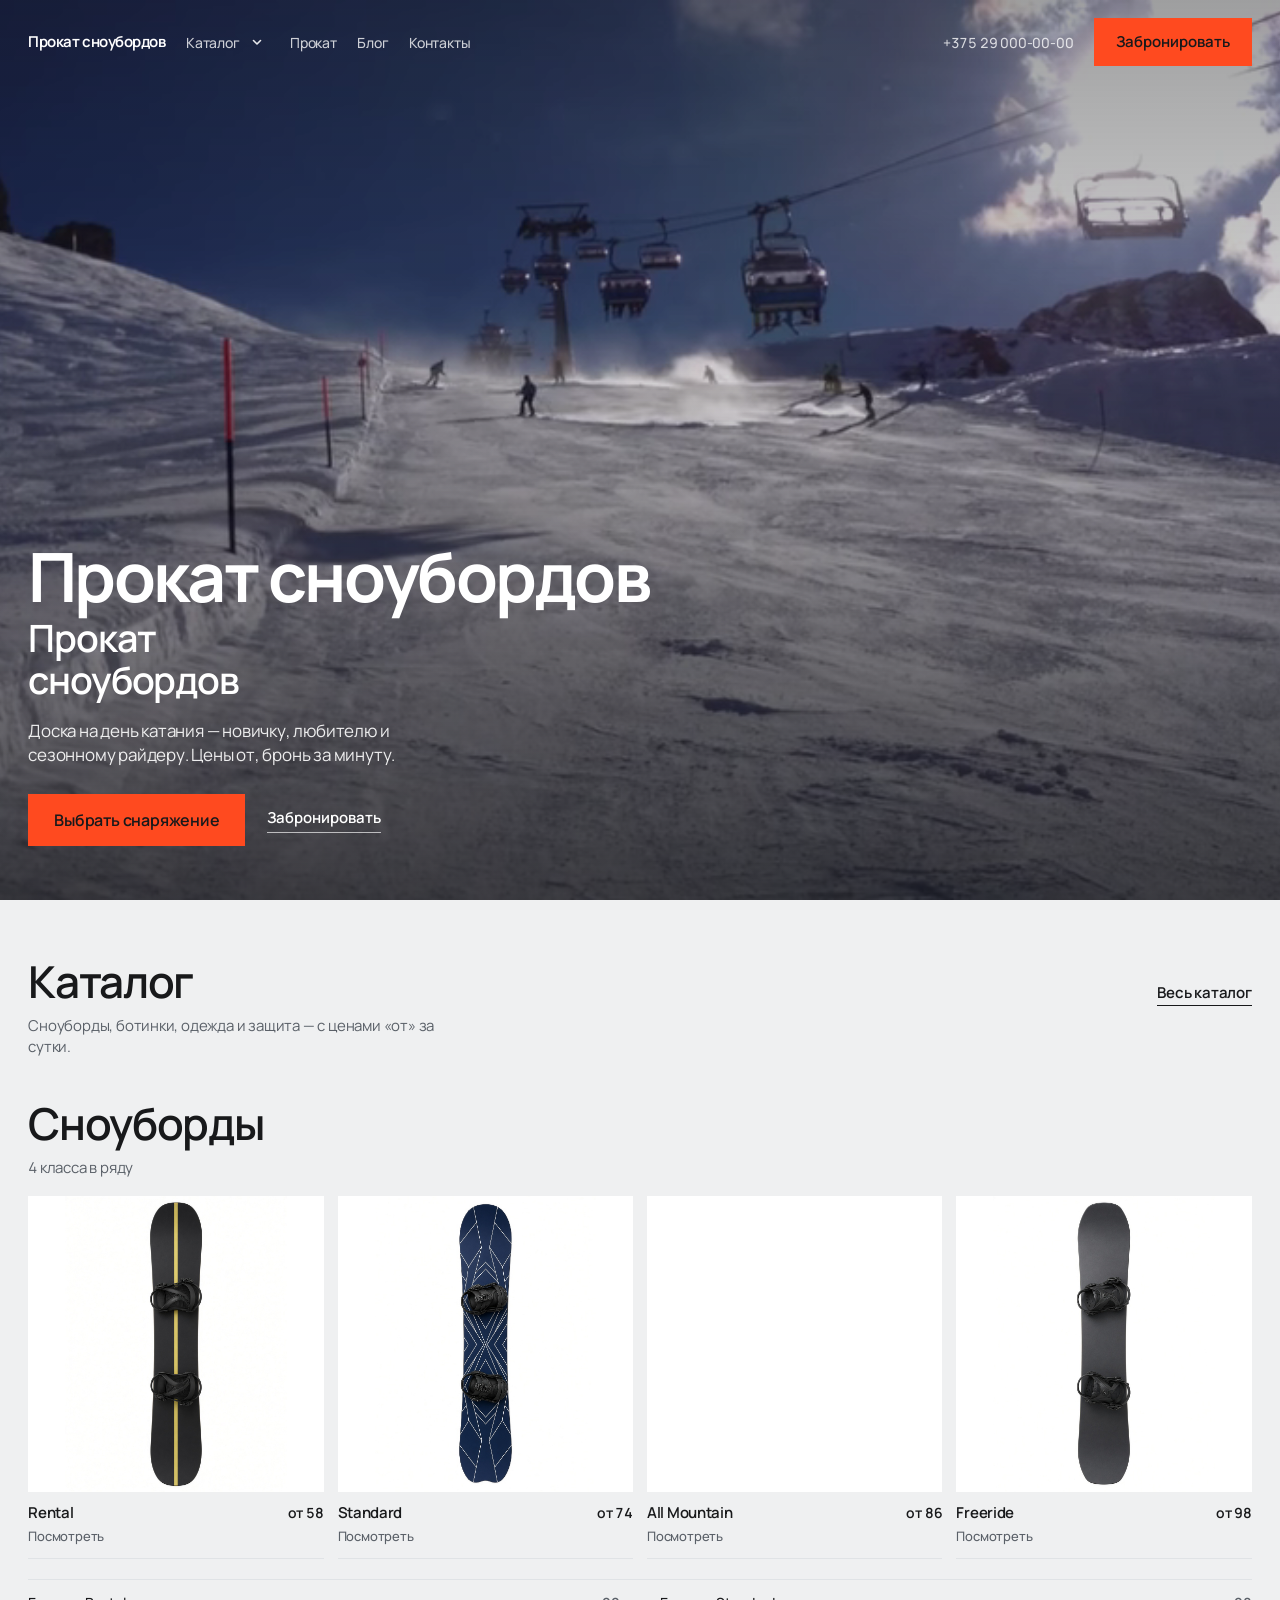
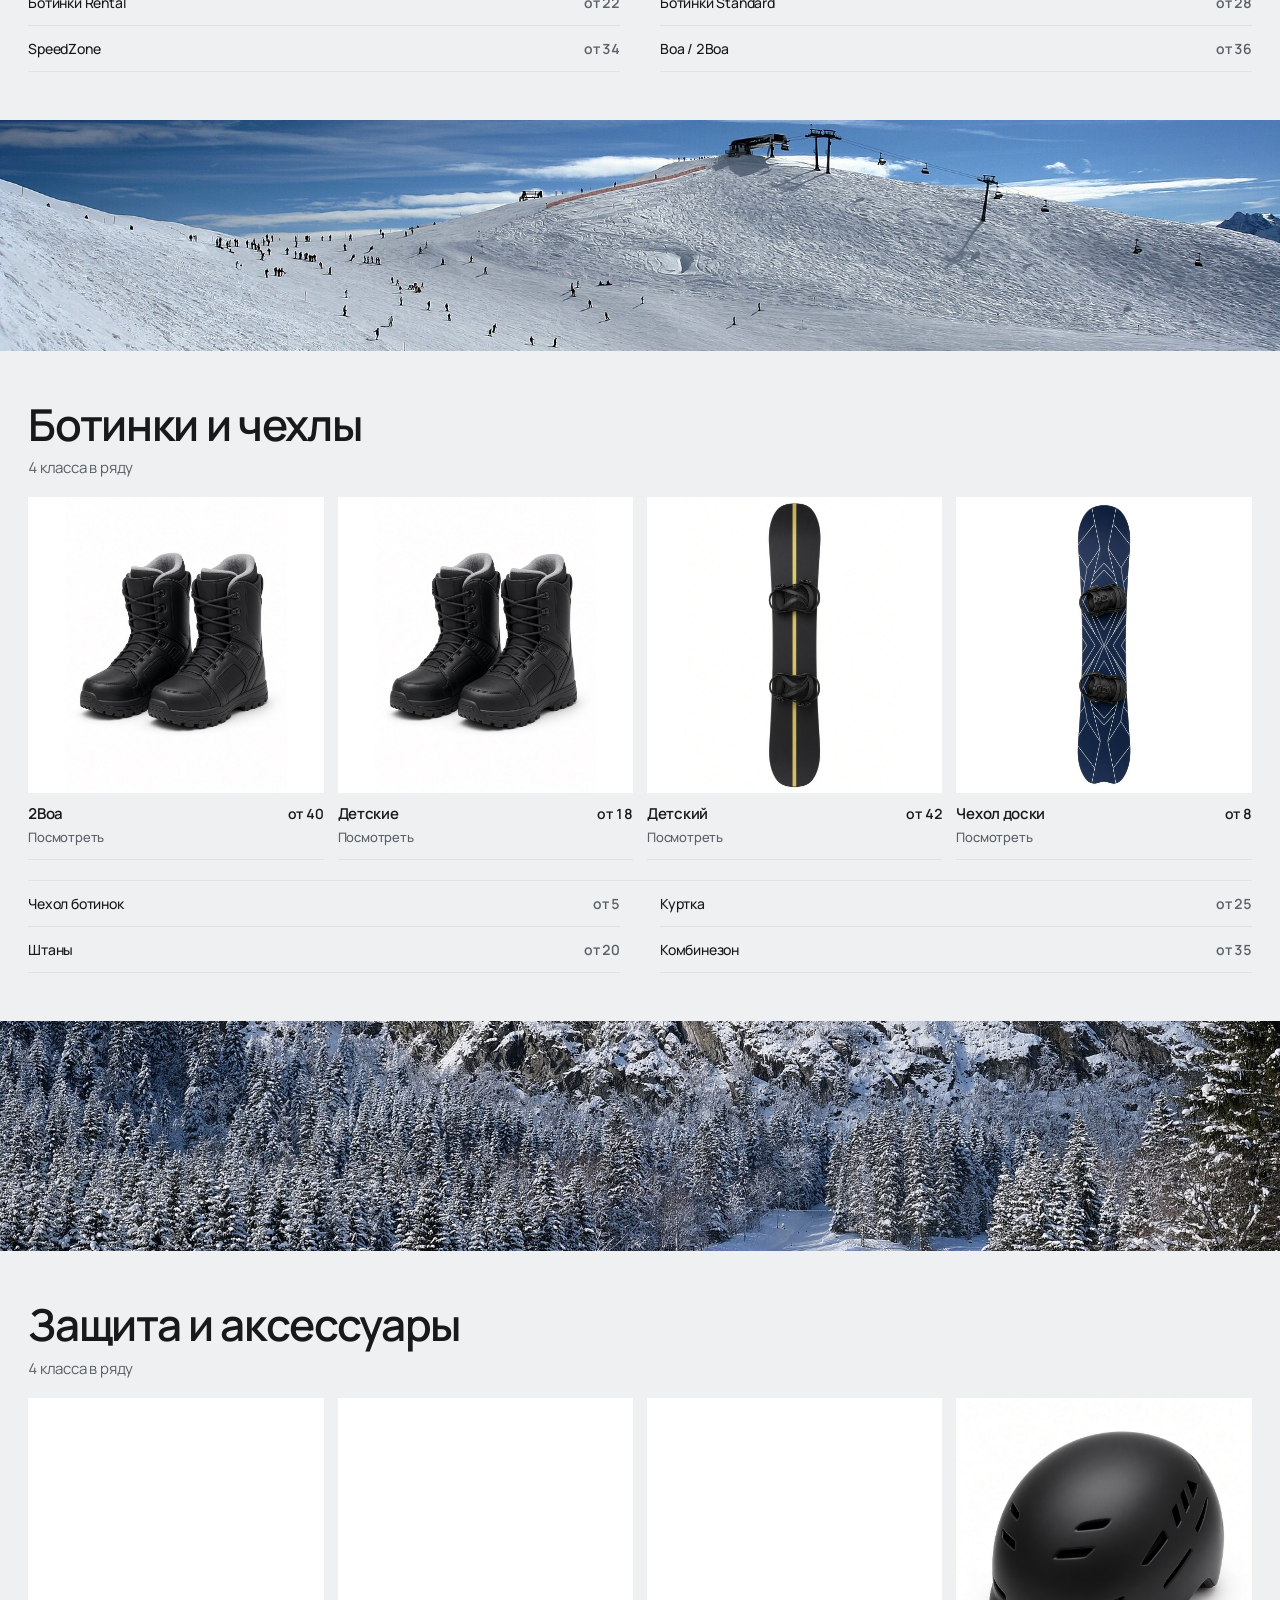
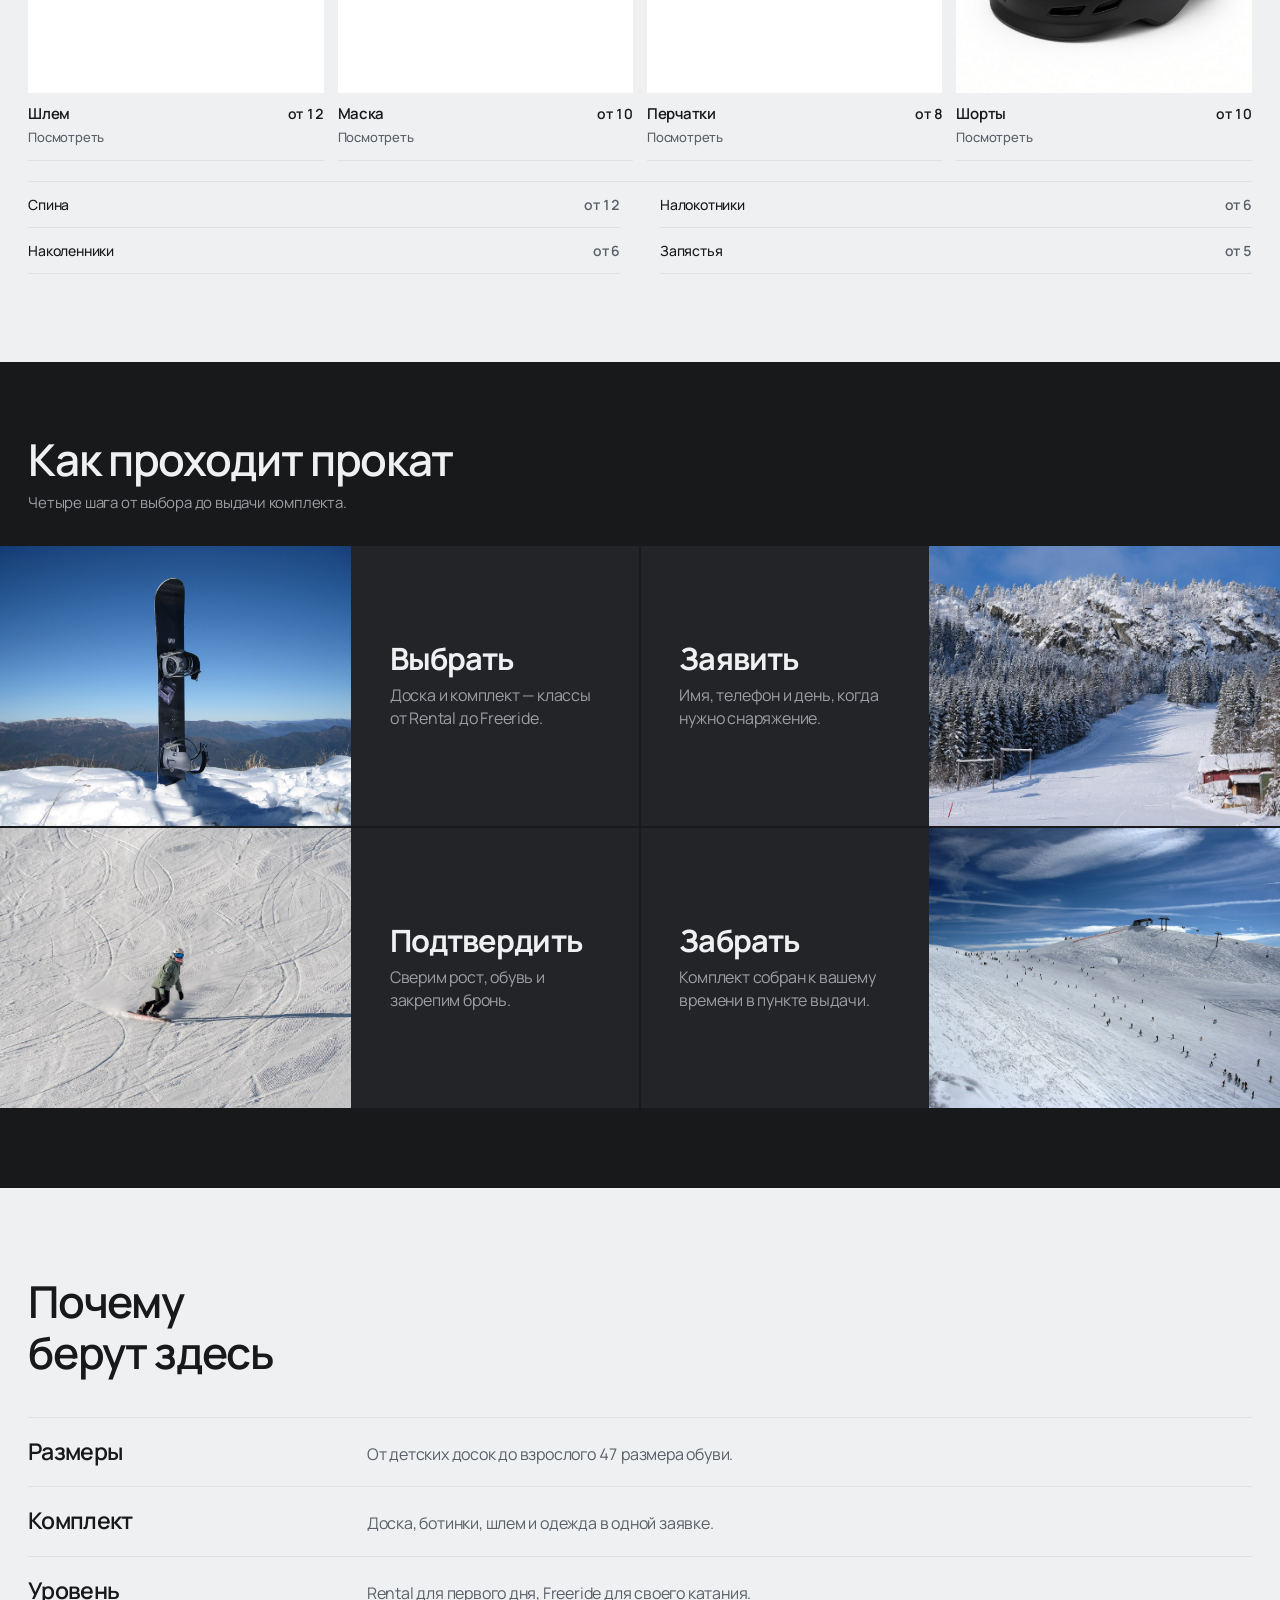
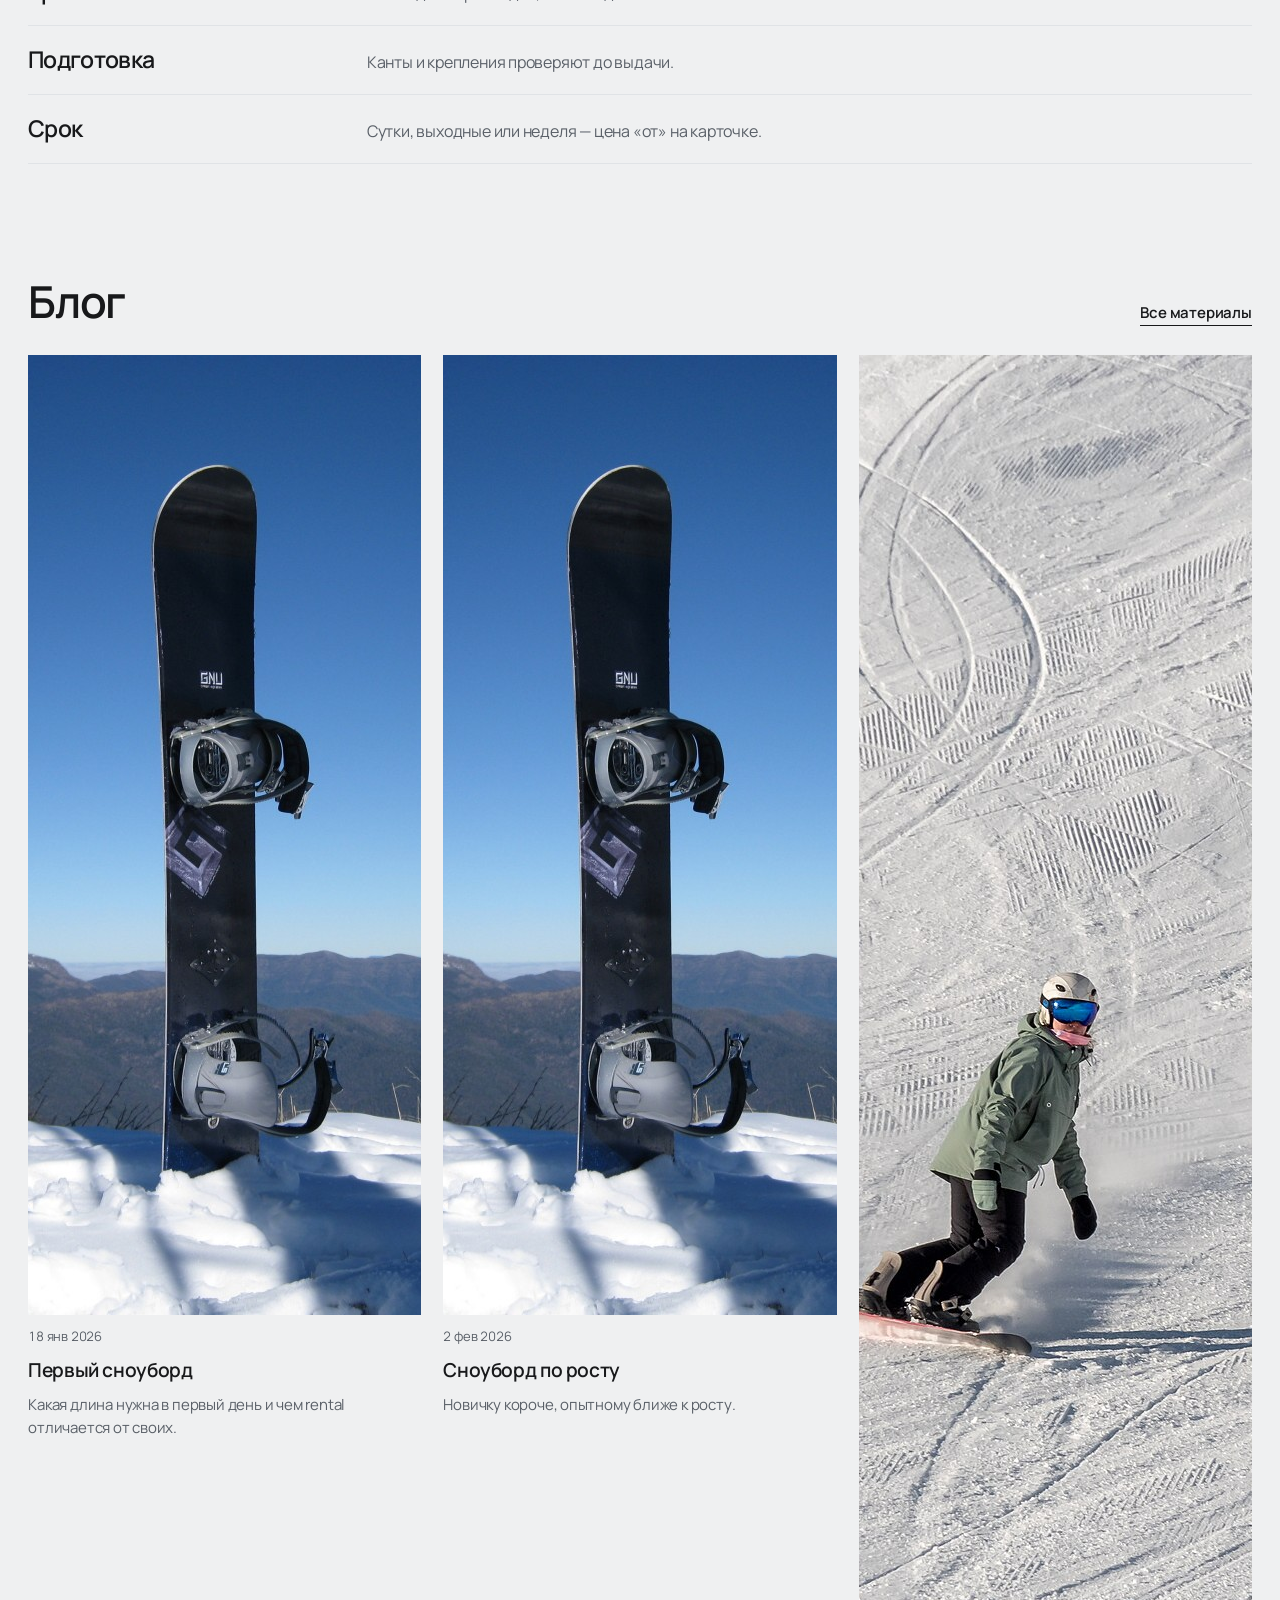
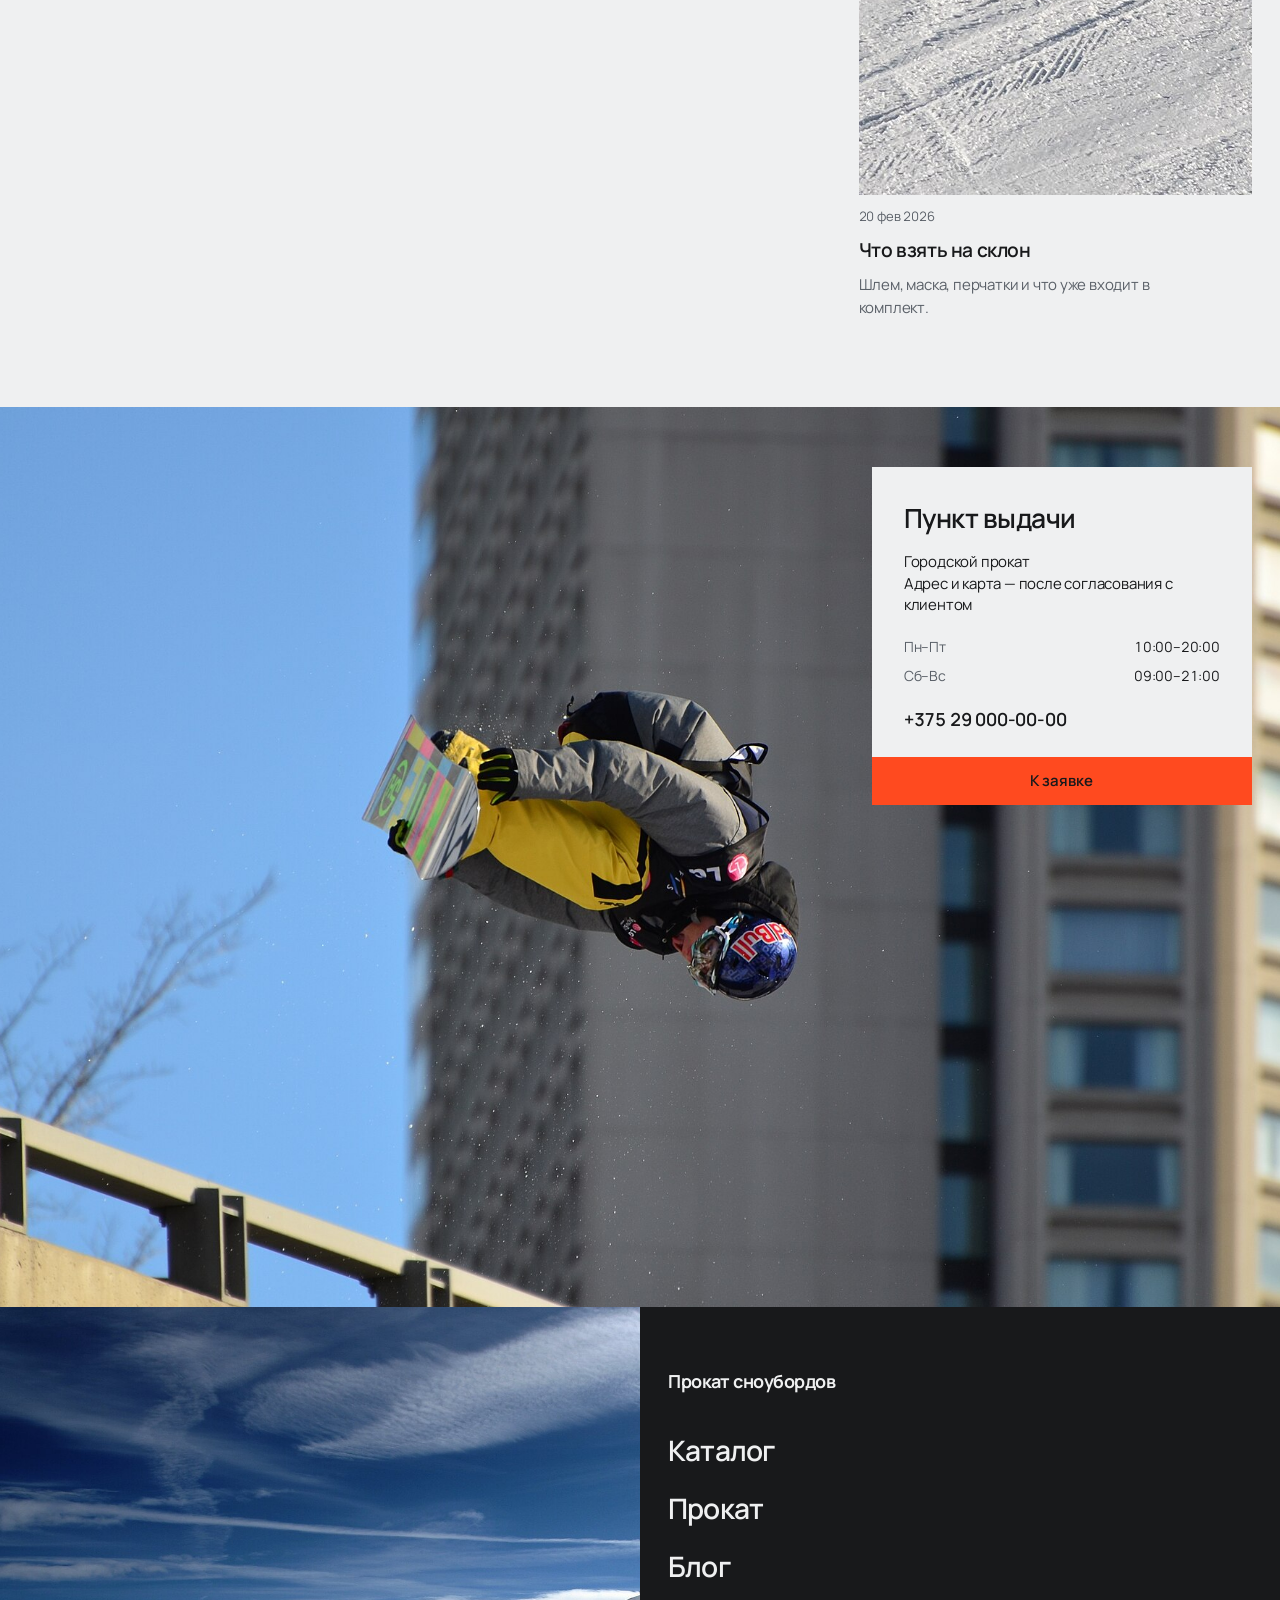
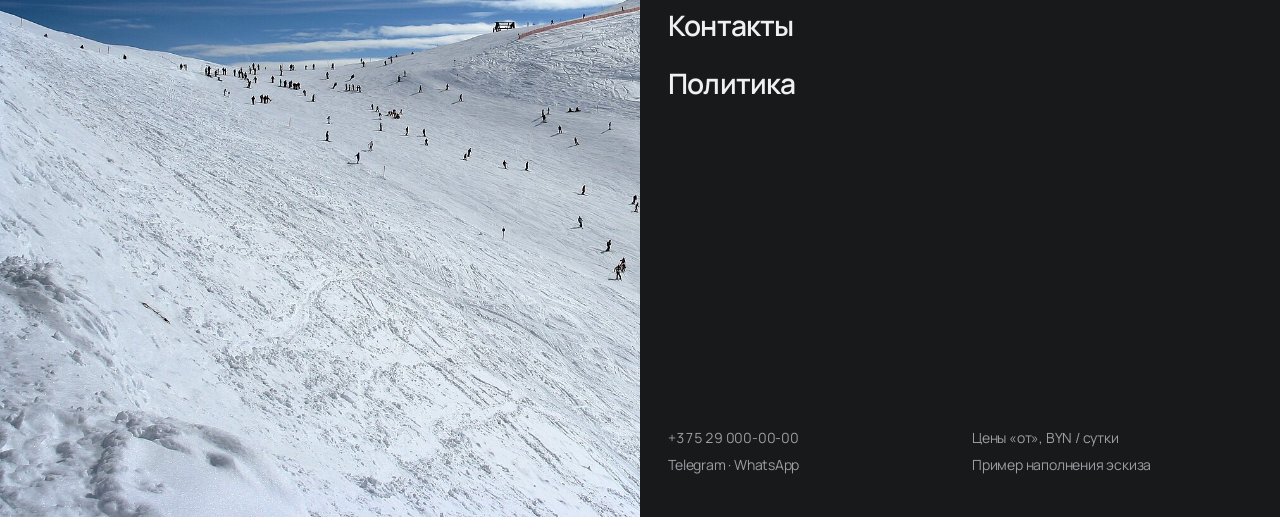
==== commit ca2903a2: "Replace placeholder brand Склон with Прокат сноубордов Switch header/footer to text logo (PNG wordma" ====
--- a/index.html
+++ b/index.html
@@ -1,207 +1,207 @@
-<!DOCTYPE html>
-<html lang="ru">
-<head>
-  <meta charset="utf-8">
-  <meta name="viewport" content="width=device-width, initial-scale=1, viewport-fit=cover">
-  <meta name="theme-color" content="#18191b">
-  <title>Склон. Прокат сноубордов</title>
-  <meta name="description" content="Городской прокат сноубордов, ботинок, одежды и защиты. Каталог с ценами от, бронь на день катания.">
-  <link rel="stylesheet" href="css/site.css">
-</head>
-<body>
-<a class="skip" href="#main">К содержанию</a>
-
-<header class="bar">
-  <a class="logo" href="index.html">Склон</a>
-  <a class="bar-link" href="#katalog">Каталог</a>
-  <a class="bar-link" href="#prokat">Прокат</a>
-  <a class="bar-link" href="#blog">Блог</a>
-  <a class="bar-link" href="#kontakty">Контакты</a>
-  <span class="spacer"></span>
-  <a class="bar-link phone-link" href="tel:+375290000000">+375 29 000-00-00</a>
-  <button class="btn" type="button" data-open-book>Забронировать</button>
-  <button class="burger" type="button" aria-expanded="false" aria-controls="nav">Меню</button>
-</header>
-<nav class="nav-panel" id="nav" aria-label="Разделы">
-  <a href="#katalog">Каталог</a>
-  <a href="#prokat">Прокат</a>
-  <a href="#blog">Блог</a>
-  <a href="#kontakty">Контакты</a>
-  <a href="tel:+375290000000">+375 29 000-00-00</a>
-  <button class="btn" type="button" data-open-book>Забронировать</button>
-</nav>
-
-<main id="main">
-  <section class="hero" aria-label="Прокат">
-    <div class="hero-media" data-crossfade>
-      <video class="is-on" autoplay muted loop playsinline preload="metadata" poster="assets/photos/skiing-in-engelberg-titlis-poster.jpg" width="854" height="480" aria-hidden="true">
-        <source src="assets/photos/skiing-in-engelberg-titlis.webm" type="video/webm">
-      </video>
-      <img src="assets/photos/rastkogel-ski-slope.jpg" alt="" width="1920" height="1280">
-      <img src="assets/photos/ski-resort-soelden-p1032612.jpg" alt="" width="1920" height="1440">
-    </div>
-    <div class="hero-copy">
-      <p class="hero-brand">Склон</p>
-      <h1>Прокат<br>сноубордов</h1>
-      <p class="hero-lead">Доска на день катания — новичку, любителю и сезонному райдеру. Цены от, бронь за минуту.</p>
-      <div class="hero-actions">
-        <a class="btn" href="#katalog">Выбрать снаряжение</a>
-        <button class="text-cta" type="button" data-open-book>Забронировать</button>
-      </div>
-    </div>
-  </section>
-
-  <section class="paper catalog" id="katalog" aria-labelledby="cat-title">
-    <div class="section-head">
-      <div>
-        <h2 id="cat-title">Каталог</h2>
-        <p>Сноуборды, ботинки, одежда и защита — с ценами «от» за сутки.</p>
-      </div>
-      <a class="text-link" href="catalog.html">Весь каталог</a>
-    </div>
-    <div id="catalog-root"></div>
-  </section>
-
-  <section class="how" id="prokat" aria-label="Как работает прокат">
-    <div class="how-intro">
-      <h2>Как проходит прокат</h2>
-      <p>Четыре шага от выбора до выдачи комплекта.</p>
-    </div>
-    <div class="how-grid">
-      <article class="how-card">
-        <img src="assets/photos/snowboard-in-the-snow-2008.jpg" alt="Сноуборд в снегу" width="1280" height="960" loading="lazy">
-        <div class="how-copy">
-          <h3>Выбрать</h3>
-          <p>Доска и комплект — классы от Rental до Freeride.</p>
-        </div>
-      </article>
-      <article class="how-card">
-        <img src="assets/photos/ski-slope-l-kken-verk.jpg" alt="Лесная лыжная трасса" width="1920" height="1280" loading="lazy">
-        <div class="how-copy">
-          <h3>Заявить</h3>
-          <p>Имя, телефон и день, когда нужно снаряжение.</p>
-        </div>
-      </article>
-      <article class="how-card">
-        <img src="assets/photos/ski-resort-soelden-p1032612.jpg" alt="Сноубордист на склоне" width="1920" height="1440" loading="lazy">
-        <div class="how-copy">
-          <h3>Подтвердить</h3>
-          <p>Сверим рост, обувь и закрепим бронь.</p>
-        </div>
-      </article>
-      <article class="how-card">
-        <img src="assets/photos/rastkogel-ski-slope.jpg" alt="Широкий снежный склон" width="1920" height="1280" loading="lazy">
-        <div class="how-copy">
-          <h3>Забрать</h3>
-          <p>Комплект собран к вашему времени в пункте выдачи.</p>
-        </div>
-      </article>
-    </div>
-  </section>
-
-  <section class="benefits" aria-labelledby="why-title">
-    <div class="benefits-inner">
-      <h2 id="why-title">Почему берут здесь</h2>
-      <ul class="benefit-list">
-        <li><span class="benefit-name">Размеры</span><span>От детских досок до взрослого 47 размера обуви.</span></li>
-        <li><span class="benefit-name">Комплект</span><span>Доска, ботинки, шлем и одежда в одной заявке.</span></li>
-        <li><span class="benefit-name">Уровень</span><span>Rental для первого дня, Freeride для своего катания.</span></li>
-        <li><span class="benefit-name">Подготовка</span><span>Канты и крепления проверяют до выдачи.</span></li>
-        <li><span class="benefit-name">Срок</span><span>Сутки, выходные или неделя — цена «от» на карточке.</span></li>
-      </ul>
-    </div>
-  </section>
-
-  <section class="blog" id="blog" aria-labelledby="blog-title">
-    <div class="blog-inner">
-      <div class="section-head tight">
-        <h2 id="blog-title">Блог</h2>
-        <a class="text-link" href="blog.html">Все материалы</a>
-      </div>
-      <ul class="blog-grid">
-        <li>
-          <a href="article.html">
-            <img src="assets/photos/snowboard-in-the-snow-2008.jpg" alt="Сноуборд на снегу" width="1280" height="960" loading="lazy">
-            <span class="when">18 янв 2026</span>
-            <h3>Первый сноуборд</h3>
-            <p>Какая длина нужна в первый день и чем rental отличается от своих.</p>
-          </a>
-        </li>
-        <li>
-          <a href="article.html">
-            <img src="assets/photos/snowboard-in-the-snow-2008.jpg" alt="Сноуборд на снегу" width="1280" height="960" loading="lazy">
-            <span class="when">2 фев 2026</span>
-            <h3>Сноуборд по росту</h3>
-            <p>Новичку короче, опытному ближе к росту.</p>
-          </a>
-        </li>
-        <li>
-          <a href="article.html">
-            <img src="assets/photos/ski-resort-soelden-p1032612.jpg" alt="Сноубордист на склоне" width="1920" height="1440" loading="lazy">
-            <span class="when">20 фев 2026</span>
-            <h3>Что взять на склон</h3>
-            <p>Шлем, маска, перчатки и что уже входит в комплект.</p>
-          </a>
-        </li>
-      </ul>
-    </div>
-  </section>
-
-  <section class="contact" id="kontakty" aria-label="Контакты">
-    <div class="contact-photo">
-      <img src="assets/photos/big-air-quebec-2011.jpg" alt="Сноубордист в прыжке" width="1920" height="1243" loading="lazy">
-    </div>
-    <div class="visit-card">
-      <h2>Пункт выдачи</h2>
-      <p class="addr">Городской прокат<br>Адрес и карта — после согласования с клиентом</p>
-      <ul class="hours">
-        <li><span>Пн–Пт</span><span>10:00–20:00</span></li>
-        <li><span>Сб–Вс</span><span>09:00–21:00</span></li>
-      </ul>
-      <a class="phone" href="tel:+375290000000">+375 29 000-00-00</a>
-      <button class="btn wide" type="button" data-open-book>К заявке</button>
-    </div>
-  </section>
-</main>
-
-<footer class="footer">
-  <div class="footer-photo">
-    <img src="assets/photos/rastkogel-ski-slope.jpg" alt="Склон крупным планом" width="1920" height="1280" loading="lazy">
-  </div>
-  <div class="footer-menu">
-    <a class="logo" href="index.html">Склон</a>
-    <nav aria-label="Подвал">
-      <a href="#katalog">Каталог</a>
-      <a href="#prokat">Прокат</a>
-      <a href="#blog">Блог</a>
-      <a href="#kontakty">Контакты</a>
-      <a href="privacy.html">Политика</a>
-    </nav>
-    <div class="footer-meta">
-      <div>
-        <p><a href="tel:+375290000000">+375 29 000-00-00</a></p>
-        <p>Telegram · WhatsApp</p>
-      </div>
-      <div>
-        <p>Цены «от», BYN / сутки</p>
-        <p>Пример наполнения эскиза</p>
-      </div>
-    </div>
-  </div>
-</footer>
-
-<script src="js/categories.js"></script>
-<script src="js/site.js"></script>
-<script>
-  if (window.SklonCatalog) {
-    SklonCatalog.mount(document.getElementById("catalog-root"), {
-      variant: "d3",
-      bands: {
-        boots: "assets/photos/rastkogel-ski-slope.jpg",
-        protect: "assets/photos/ski-slope-l-kken-verk.jpg"
-      }
-    });
-  }
-</script>
-</body>
-</html>
+<!DOCTYPE html>
+<html lang="ru">
+<head>
+  <meta charset="utf-8">
+  <meta name="viewport" content="width=device-width, initial-scale=1, viewport-fit=cover">
+  <meta name="theme-color" content="#18191b">
+  <title>Прокат сноубордов</title>
+  <meta name="description" content="Городской прокат сноубордов, ботинок, одежды и защиты. Каталог с ценами от, бронь на день катания.">
+  <link rel="stylesheet" href="css/site.css">
+</head>
+<body>
+<a class="skip" href="#main">К содержанию</a>
+
+<header class="bar">
+  <a class="logo" href="index.html">Прокат сноубордов</a>
+  <a class="bar-link" href="#katalog">Каталог</a>
+  <a class="bar-link" href="#prokat">Прокат</a>
+  <a class="bar-link" href="#blog">Блог</a>
+  <a class="bar-link" href="#kontakty">Контакты</a>
+  <span class="spacer"></span>
+  <a class="bar-link phone-link" href="tel:+375290000000">+375 29 000-00-00</a>
+  <button class="btn" type="button" data-open-book>Забронировать</button>
+  <button class="burger" type="button" aria-expanded="false" aria-controls="nav">Меню</button>
+</header>
+<nav class="nav-panel" id="nav" aria-label="Разделы">
+  <a href="#katalog">Каталог</a>
+  <a href="#prokat">Прокат</a>
+  <a href="#blog">Блог</a>
+  <a href="#kontakty">Контакты</a>
+  <a href="tel:+375290000000">+375 29 000-00-00</a>
+  <button class="btn" type="button" data-open-book>Забронировать</button>
+</nav>
+
+<main id="main">
+  <section class="hero" aria-label="Прокат">
+    <div class="hero-media" data-crossfade>
+      <video class="is-on" autoplay muted loop playsinline preload="metadata" poster="assets/photos/skiing-in-engelberg-titlis-poster.jpg" width="854" height="480" aria-hidden="true">
+        <source src="assets/photos/skiing-in-engelberg-titlis.webm" type="video/webm">
+      </video>
+      <img src="assets/photos/rastkogel-ski-slope.jpg" alt="" width="1920" height="1280">
+      <img src="assets/photos/ski-resort-soelden-p1032612.jpg" alt="" width="1920" height="1440">
+    </div>
+    <div class="hero-copy">
+      <p class="hero-brand">Прокат сноубордов</p>
+      <h1>Прокат<br>сноубордов</h1>
+      <p class="hero-lead">Доска на день катания — новичку, любителю и сезонному райдеру. Цены от, бронь за минуту.</p>
+      <div class="hero-actions">
+        <a class="btn" href="#katalog">Выбрать снаряжение</a>
+        <button class="text-cta" type="button" data-open-book>Забронировать</button>
+      </div>
+    </div>
+  </section>
+
+  <section class="paper catalog" id="katalog" aria-labelledby="cat-title">
+    <div class="section-head">
+      <div>
+        <h2 id="cat-title">Каталог</h2>
+        <p>Сноуборды, ботинки, одежда и защита — с ценами «от» за сутки.</p>
+      </div>
+      <a class="text-link" href="catalog.html">Весь каталог</a>
+    </div>
+    <div id="catalog-root"></div>
+  </section>
+
+  <section class="how" id="prokat" aria-label="Как работает прокат">
+    <div class="how-intro">
+      <h2>Как проходит прокат</h2>
+      <p>Четыре шага от выбора до выдачи комплекта.</p>
+    </div>
+    <div class="how-grid">
+      <article class="how-card">
+        <img src="assets/photos/snowboard-in-the-snow-2008.jpg" alt="Сноуборд в снегу" width="1280" height="960" loading="lazy">
+        <div class="how-copy">
+          <h3>Выбрать</h3>
+          <p>Доска и комплект — классы от Rental до Freeride.</p>
+        </div>
+      </article>
+      <article class="how-card">
+        <img src="assets/photos/ski-slope-l-kken-verk.jpg" alt="Лесная лыжная трасса" width="1920" height="1280" loading="lazy">
+        <div class="how-copy">
+          <h3>Заявить</h3>
+          <p>Имя, телефон и день, когда нужно снаряжение.</p>
+        </div>
+      </article>
+      <article class="how-card">
+        <img src="assets/photos/ski-resort-soelden-p1032612.jpg" alt="Сноубордист на склоне" width="1920" height="1440" loading="lazy">
+        <div class="how-copy">
+          <h3>Подтвердить</h3>
+          <p>Сверим рост, обувь и закрепим бронь.</p>
+        </div>
+      </article>
+      <article class="how-card">
+        <img src="assets/photos/rastkogel-ski-slope.jpg" alt="Широкий снежный склон" width="1920" height="1280" loading="lazy">
+        <div class="how-copy">
+          <h3>Забрать</h3>
+          <p>Комплект собран к вашему времени в пункте выдачи.</p>
+        </div>
+      </article>
+    </div>
+  </section>
+
+  <section class="benefits" aria-labelledby="why-title">
+    <div class="benefits-inner">
+      <h2 id="why-title">Почему берут здесь</h2>
+      <ul class="benefit-list">
+        <li><span class="benefit-name">Размеры</span><span>От детских досок до взрослого 47 размера обуви.</span></li>
+        <li><span class="benefit-name">Комплект</span><span>Доска, ботинки, шлем и одежда в одной заявке.</span></li>
+        <li><span class="benefit-name">Уровень</span><span>Rental для первого дня, Freeride для своего катания.</span></li>
+        <li><span class="benefit-name">Подготовка</span><span>Канты и крепления проверяют до выдачи.</span></li>
+        <li><span class="benefit-name">Срок</span><span>Сутки, выходные или неделя — цена «от» на карточке.</span></li>
+      </ul>
+    </div>
+  </section>
+
+  <section class="blog" id="blog" aria-labelledby="blog-title">
+    <div class="blog-inner">
+      <div class="section-head tight">
+        <h2 id="blog-title">Блог</h2>
+        <a class="text-link" href="blog.html">Все материалы</a>
+      </div>
+      <ul class="blog-grid">
+        <li>
+          <a href="article.html">
+            <img src="assets/photos/snowboard-in-the-snow-2008.jpg" alt="Сноуборд на снегу" width="1280" height="960" loading="lazy">
+            <span class="when">18 янв 2026</span>
+            <h3>Первый сноуборд</h3>
+            <p>Какая длина нужна в первый день и чем rental отличается от своих.</p>
+          </a>
+        </li>
+        <li>
+          <a href="article.html">
+            <img src="assets/photos/snowboard-in-the-snow-2008.jpg" alt="Сноуборд на снегу" width="1280" height="960" loading="lazy">
+            <span class="when">2 фев 2026</span>
+            <h3>Сноуборд по росту</h3>
+            <p>Новичку короче, опытному ближе к росту.</p>
+          </a>
+        </li>
+        <li>
+          <a href="article.html">
+            <img src="assets/photos/ski-resort-soelden-p1032612.jpg" alt="Сноубордист на склоне" width="1920" height="1440" loading="lazy">
+            <span class="when">20 фев 2026</span>
+            <h3>Что взять на склон</h3>
+            <p>Шлем, маска, перчатки и что уже входит в комплект.</p>
+          </a>
+        </li>
+      </ul>
+    </div>
+  </section>
+
+  <section class="contact" id="kontakty" aria-label="Контакты">
+    <div class="contact-photo">
+      <img src="assets/photos/big-air-quebec-2011.jpg" alt="Сноубордист в прыжке" width="1920" height="1243" loading="lazy">
+    </div>
+    <div class="visit-card">
+      <h2>Пункт выдачи</h2>
+      <p class="addr">Городской прокат<br>Адрес и карта — после согласования с клиентом</p>
+      <ul class="hours">
+        <li><span>Пн–Пт</span><span>10:00–20:00</span></li>
+        <li><span>Сб–Вс</span><span>09:00–21:00</span></li>
+      </ul>
+      <a class="phone" href="tel:+375290000000">+375 29 000-00-00</a>
+      <button class="btn wide" type="button" data-open-book>К заявке</button>
+    </div>
+  </section>
+</main>
+
+<footer class="footer">
+  <div class="footer-photo">
+    <img src="assets/photos/rastkogel-ski-slope.jpg" alt="Склон крупным планом" width="1920" height="1280" loading="lazy">
+  </div>
+  <div class="footer-menu">
+    <a class="logo" href="index.html">Прокат сноубордов</a>
+    <nav aria-label="Подвал">
+      <a href="#katalog">Каталог</a>
+      <a href="#prokat">Прокат</a>
+      <a href="#blog">Блог</a>
+      <a href="#kontakty">Контакты</a>
+      <a href="privacy.html">Политика</a>
+    </nav>
+    <div class="footer-meta">
+      <div>
+        <p><a href="tel:+375290000000">+375 29 000-00-00</a></p>
+        <p>Telegram · WhatsApp</p>
+      </div>
+      <div>
+        <p>Цены «от», BYN / сутки</p>
+        <p>Пример наполнения эскиза</p>
+      </div>
+    </div>
+  </div>
+</footer>
+
+<script src="js/categories.js"></script>
+<script src="js/site.js"></script>
+<script>
+  if (window.SklonCatalog) {
+    SklonCatalog.mount(document.getElementById("catalog-root"), {
+      variant: "d3",
+      bands: {
+        boots: "assets/photos/rastkogel-ski-slope.jpg",
+        protect: "assets/photos/ski-slope-l-kken-verk.jpg"
+      }
+    });
+  }
+</script>
+</body>
+</html>
--- a/css/site.css
+++ b/css/site.css
@@ -1,1263 +1,1267 @@
-@font-face {
-  font-family: Manrope;
-  font-style: normal;
-  font-weight: 400 700;
-  font-display: swap;
-  src: url("../assets/fonts/manrope-cyrillic.woff2") format("woff2");
-  unicode-range: U+0301, U+0400-045F, U+0490-0491, U+04B0-04B1, U+2116;
-}
-@font-face {
-  font-family: Manrope;
-  font-style: normal;
-  font-weight: 400 700;
-  font-display: swap;
-  src: url("../assets/fonts/manrope-latin.woff2") format("woff2");
-  unicode-range: U+0000-00FF, U+0131, U+0152-0153, U+02BB-02BC, U+02C6, U+02DA, U+02DC, U+2000-206F, U+20AC, U+2122;
-}
-
-:root {
-  --bg: #18191b;
-  --surface: #222427;
-  --ink: #eff0f1;
-  --muted: #9c9ea3;
-  --accent: #ff4a1f;
-  --accent-ink: #18191b;
-  --paper: #eff0f1;
-  --paper-ink: #18191b;
-  --paper-muted: #5a6068;
-  --paper-surface: #e0e3e6;
-  --margin: clamp(16px, 2.2vw, 32px);
-  --font: Manrope, "Segoe UI", sans-serif;
-  --step-small: 0.8125rem;
-  --step-body: 1.0625rem;
-  --step-lead: clamp(1.2rem, 1.05rem + 0.55vw, 1.5rem);
-  --step-head: clamp(1.85rem, 1.2rem + 2.2vw, 2.75rem);
-  --step-display: clamp(2.75rem, 1.4rem + 5.5vw, 5.5rem);
-  --ease: cubic-bezier(0.16, 1, 0.3, 1);
-  --safe-t: env(safe-area-inset-top, 0px);
-  --safe-b: env(safe-area-inset-bottom, 0px);
-  --safe-l: env(safe-area-inset-left, 0px);
-  --safe-r: env(safe-area-inset-right, 0px);
-}
-
-*, *::before, *::after { box-sizing: border-box; }
-html {
-  scroll-behavior: smooth;
-  -webkit-tap-highlight-color: transparent;
-}
-body {
-  margin: 0;
-  background: var(--bg);
-  color: var(--ink);
-  font-family: var(--font);
-  font-size: var(--step-body);
-  font-weight: 400;
-  line-height: 1.5;
-  letter-spacing: -0.012em;
-  font-variant-numeric: tabular-nums;
-  overflow-x: clip;
-  padding-left: var(--safe-l);
-  padding-right: var(--safe-r);
-}
-img, video { max-width: 100%; display: block; }
-a { color: inherit; text-decoration: none; }
-button, input, select, textarea { font: inherit; }
-:focus-visible {
-  outline: 2px solid var(--accent);
-  outline-offset: 3px;
-}
-.btn:focus-visible { outline-offset: 3px; }
-
-.skip {
-  position: absolute;
-  left: -999px;
-  top: 0;
-}
-.skip:focus {
-  left: calc(var(--margin) + var(--safe-l));
-  top: calc(12px + var(--safe-t));
-  z-index: 100;
-  background: var(--accent);
-  color: var(--accent-ink);
-  padding: 10px 14px;
-}
-
-/* ——— Header ——— */
-.bar {
-  position: absolute;
-  top: 0; left: 0; right: 0;
-  z-index: 20;
-  display: flex;
-  align-items: center;
-  gap: clamp(12px, 1.6vw, 28px);
-  padding: calc(18px + var(--safe-t)) var(--margin) 18px;
-  color: #fff;
-}
-.logo {
-  display: inline-flex;
-  align-items: center;
-  flex-shrink: 0;
-  line-height: 0;
-}
-.logo img {
-  display: block;
-  height: 26px;
-  width: auto;
-}
-.logo .logo-on-dark { display: none; }
-.logo .logo-on-light { display: block; }
-/* Dark hero header / footer: white wordmark */
-body:not(.site-page):not(.product-page) .bar .logo .logo-on-light { display: none; }
-body:not(.site-page):not(.product-page) .bar .logo .logo-on-dark { display: block; }
-.footer-menu .logo .logo-on-light { display: none; }
-.footer-menu .logo .logo-on-dark { display: block; height: 30px; }
-.bar-link {
-  font-size: 14px;
-  font-weight: 500;
-  color: rgba(255,255,255,.78);
-  white-space: nowrap;
-}
-.bar .spacer { flex: 1; min-width: 8px; }
-.btn {
-  display: inline-flex;
-  align-items: center;
-  justify-content: center;
-  min-height: 48px;
-  min-width: 48px;
-  padding: 0 22px;
-  background: var(--accent);
-  color: var(--accent-ink);
-  font-size: 15px;
-  font-weight: 600;
-  border: 0;
-  cursor: pointer;
-  touch-action: manipulation;
-  user-select: none;
-  transition: filter 160ms var(--ease), transform 160ms var(--ease);
-}
-.btn:active { transform: scale(0.98); }
-.btn.ink {
-  background: var(--paper-ink);
-  color: var(--paper);
-}
-.btn.ghost {
-  background: transparent;
-  color: inherit;
-  box-shadow: inset 0 0 0 1px currentColor;
-}
-.btn.wide { width: 100%; }
-.burger {
-  display: none;
-  background: none;
-  border: 0;
-  color: inherit;
-  font: inherit;
-  font-weight: 600;
-  cursor: pointer;
-  min-height: 44px;
-  min-width: 44px;
-  touch-action: manipulation;
-  user-select: none;
-}
-.nav-panel {
-  display: none;
-}
-
-/* Catalog dropdown in header */
-.nav-drop {
-  position: relative;
-  display: inline-flex;
-  align-items: center;
-  gap: 2px;
-}
-.nav-drop-chevron {
-  display: inline-flex;
-  align-items: center;
-  justify-content: center;
-  width: 26px;
-  height: 26px;
-  margin-left: 2px;
-  padding: 0;
-  border: 0;
-  border-radius: 0;
-  background: transparent;
-  color: inherit;
-  cursor: pointer;
-  flex-shrink: 0;
-  opacity: 0.9;
-  transition: transform 180ms var(--ease), opacity 160ms ease;
-}
-.nav-drop-chevron:hover,
-.nav-drop.is-open .nav-drop-chevron {
-  opacity: 1;
-}
-.nav-drop.is-open .nav-drop-chevron {
-  transform: rotate(180deg);
-}
-.nav-drop-panel {
-  display: none;
-  position: absolute;
-  top: 100%;
-  left: 0;
-  z-index: 40;
-  width: max(680px, min(900px, 78vw));
-  padding: 18px 8px 16px;
-  background: var(--paper);
-  color: var(--paper-ink);
-  border: 1px solid var(--paper-surface);
-  box-shadow: 0 18px 48px rgba(24, 25, 27, 0.2);
-  grid-template-columns: repeat(3, minmax(0, 1fr));
-  gap: 2px 8px;
-}
-/* Bridge: padding-top keeps cursor inside the panel while moving down */
-.nav-drop.is-open .nav-drop-panel,
-.nav-drop:hover .nav-drop-panel,
-.nav-drop:focus-within .nav-drop-panel {
-  display: grid;
-}
-.nav-drop-panel a {
-  display: block;
-  padding: 7px 10px;
-  font-size: 13px;
-  font-weight: 500;
-  color: var(--paper-ink);
-  line-height: 1.3;
-  overflow-wrap: anywhere;
-}
-.nav-drop-panel a:hover,
-.nav-drop-panel a:focus-visible {
-  background: var(--paper-surface);
-}
-.nav-drop-panel a:first-child {
-  grid-column: 1 / -1;
-  font-weight: 600;
-  border-bottom: 1px solid var(--paper-surface);
-  margin: 0 8px 6px;
-  padding: 6px 10px 12px;
-}
-.site-page .nav-drop-chevron,
-.product-page .nav-drop-chevron {
-  color: var(--paper-ink);
-}
-.nav-cats {
-  display: none;
-}
-
-/* ——— Hero ——— */
-.hero {
-  position: relative;
-  min-height: 100svh;
-  color: #fff;
-  overflow: hidden;
-}
-.hero-media {
-  position: absolute;
-  inset: 0;
-}
-.hero-media video,
-.hero-media img {
-  position: absolute;
-  inset: 0;
-  width: 100%;
-  height: 100%;
-  object-fit: cover;
-  object-position: 58% 40%;
-  opacity: 0;
-  transition: opacity 1.4s ease;
-}
-.hero-media .is-on { opacity: 1; }
-.hero-media::after {
-  content: "";
-  position: absolute;
-  inset: 0;
-  z-index: 1;
-  background:
-    linear-gradient(180deg, rgba(24,25,27,.42) 0%, rgba(24,25,27,.18) 40%, rgba(24,25,27,.72) 100%);
-}
-.hero-copy {
-  position: absolute;
-  inset: 0;
-  z-index: 2;
-  display: flex;
-  flex-direction: column;
-  justify-content: flex-end;
-  padding: 0 var(--margin) clamp(40px, 6vh, 64px);
-  max-width: none;
-  pointer-events: none;
-}
-.hero-copy > * { pointer-events: auto; }
-.hero-brand {
-  margin: 0 0 8px;
-  font-size: clamp(2.4rem, 6vw, 4.25rem);
-  font-weight: 700;
-  letter-spacing: -0.04em;
-  line-height: 0.95;
-  color: #fff;
-}
-.hero h1 {
-  margin: 0;
-  font-size: clamp(1.55rem, 2.2vw + 0.6rem, 2.35rem);
-  font-weight: 600;
-  line-height: 1.12;
-  letter-spacing: -0.03em;
-  max-width: 18ch;
-  text-wrap: balance;
-  text-transform: none;
-}
-.hero-lead {
-  margin: 18px 0 0;
-  max-width: 38ch;
-  font-size: 17px;
-  line-height: 1.45;
-  color: rgba(255,255,255,.9);
-}
-.hero-actions {
-  display: flex;
-  flex-wrap: wrap;
-  gap: 14px 22px;
-  align-items: center;
-  margin-top: 26px;
-}
-.hero .btn {
-  min-height: 52px;
-  padding: 0 26px;
-  font-size: 16px;
-}
-.text-cta {
-  font: inherit;
-  font-size: 15px;
-  font-weight: 600;
-  border: 0;
-  border-bottom: 1px solid rgba(255,255,255,.65);
-  padding: 0 0 2px;
-  background: none;
-  color: inherit;
-  cursor: pointer;
-}
-.js .hero-copy .hero-brand,
-.js .hero-copy h1,
-.js .hero-copy .hero-lead,
-.js .hero-copy .hero-actions {
-  opacity: 0;
-  transform: translateY(18px);
-  animation: rise 700ms var(--ease) forwards;
-}
-.js .hero-copy h1 { animation-delay: 90ms; }
-.js .hero-copy .hero-lead { animation-delay: 160ms; }
-.js .hero-copy .hero-actions { animation-delay: 220ms; }
-@keyframes rise {
-  to { opacity: 1; transform: none; }
-}
-
-/* ——— Paper / sections ——— */
-.paper { background: var(--paper); color: var(--paper-ink); }
-.section-head {
-  display: flex;
-  align-items: baseline;
-  justify-content: space-between;
-  gap: 20px;
-  margin: 0 0 40px;
-  padding: 0 var(--margin);
-}
-.section-head.tight { margin-bottom: 28px; padding: 0; max-width: none; }
-.section-head h2,
-.group-head h2,
-.how-intro h2,
-.benefits h2,
-.book-inner h2 {
-  margin: 0;
-  font-size: var(--step-head);
-  font-weight: 600;
-  letter-spacing: -0.03em;
-  line-height: 1.15;
-  text-wrap: balance;
-}
-.section-head p,
-.group-head p,
-.how-intro p {
-  margin: 8px 0 0;
-  font-size: 15px;
-  color: var(--paper-muted);
-  max-width: 46ch;
-  line-height: 1.45;
-}
-.text-link {
-  font-size: 15px;
-  font-weight: 600;
-  border-bottom: 1px solid currentColor;
-  flex-shrink: 0;
-}
-
-/* ——— Catalog (dir3: 4 cards + archive rows) ——— */
-.catalog {
-  padding: 56px 0 40px;
-  min-height: 70vh;
-}
-.site-page .catalog,
-.product-page .catalog {
-  padding-top: 40px;
-}
-.cat-group {
-  margin: 0 0 48px;
-  padding: 0 var(--margin);
-}
-.group-head { margin-bottom: 18px; }
-.grid4 {
-  display: grid;
-  grid-template-columns: repeat(4, minmax(0, 1fr));
-  gap: 14px;
-}
-.card {
-  display: grid;
-  grid-template-rows: auto 1fr;
-  gap: 10px;
-  min-width: 0;
-  color: inherit;
-  padding-bottom: 12px;
-  border-bottom: 1px solid var(--paper-surface);
-}
-.card-media {
-  aspect-ratio: 1;
-  background: #fff;
-  overflow: hidden;
-  position: relative;
-}
-.card-media img {
-  width: 100%;
-  height: 100%;
-  object-fit: contain;
-  mix-blend-mode: multiply;
-  transition: transform 420ms var(--ease);
-}
-.card-media img[src=""],
-.card-media img:not([src]) {
-  opacity: 0;
-}
-.card-meta {
-  display: grid;
-  grid-template-columns: minmax(0, 1fr) auto;
-  gap: 4px 10px;
-  align-items: baseline;
-}
-.card-meta h3 {
-  margin: 0;
-  font-size: 15px;
-  font-weight: 600;
-  letter-spacing: -0.02em;
-  line-height: 1.25;
-  overflow-wrap: anywhere;
-  grid-column: 1;
-  display: -webkit-box;
-  -webkit-line-clamp: 2;
-  -webkit-box-orient: vertical;
-  overflow: hidden;
-}
-.card-meta .price {
-  margin: 0;
-  font-size: 14px;
-  font-weight: 600;
-  color: var(--paper-ink);
-  white-space: nowrap;
-  grid-column: 2;
-  grid-row: 1;
-}
-.card-meta .more {
-  grid-column: 1;
-  grid-row: 2;
-  font-size: 13px;
-  color: var(--paper-muted);
-  font-weight: 500;
-}
-.archive {
-  display: grid;
-  grid-template-columns: 1fr 1fr;
-  gap: 0 40px;
-  margin-top: 20px;
-  border-top: 1px solid var(--paper-surface);
-}
-.archive a {
-  display: grid;
-  grid-template-columns: minmax(0, 1fr) auto;
-  gap: 12px;
-  padding: 12px 0;
-  border-bottom: 1px solid var(--paper-surface);
-  font-size: 14px;
-  font-weight: 500;
-  min-width: 0;
-}
-.archive a span:first-child {
-  overflow-wrap: anywhere;
-}
-.archive a span:last-child {
-  color: var(--paper-muted);
-  font-weight: 600;
-  white-space: nowrap;
-}
-.archive-extra { margin-top: 0; border-top: 0; }
-
-.photo-band {
-  height: clamp(140px, 18vw, 240px);
-  overflow: hidden;
-  margin: 4px 0 48px;
-}
-.photo-band img {
-  width: 100%;
-  height: 100%;
-  object-fit: cover;
-  object-position: center 42%;
-}
-
-/* ——— How it works ——— */
-.how {
-  background: var(--bg);
-  color: var(--ink);
-  padding: 72px 0 80px;
-}
-.how-intro {
-  margin: 0 0 32px;
-  padding: 0 var(--margin);
-}
-.how-intro h2 { color: var(--ink); }
-.how-intro p { color: var(--muted); }
-.how-grid {
-  display: grid;
-  grid-template-columns: 1fr 1fr;
-  gap: 2px;
-  max-width: 1600px;
-  margin: 0 auto;
-}
-.how-card {
-  display: grid;
-  grid-template-columns: 1.1fr 0.9fr;
-  min-height: 280px;
-  background: var(--surface);
-}
-.how-card:nth-child(even) { grid-template-columns: 0.9fr 1.1fr; }
-.how-card:nth-child(even) img { order: 2; }
-.how-card img {
-  width: 100%;
-  height: 100%;
-  min-height: 280px;
-  object-fit: cover;
-}
-.how-copy {
-  display: flex;
-  flex-direction: column;
-  justify-content: center;
-  padding: 32px clamp(20px, 3vw, 40px);
-  gap: 10px;
-}
-.how-copy h3 {
-  margin: 0;
-  font-size: clamp(1.6rem, 2.4vw, 2.2rem);
-  font-weight: 700;
-  letter-spacing: -0.03em;
-  line-height: 1.05;
-}
-.how-copy p {
-  margin: 0;
-  max-width: 32ch;
-  color: var(--muted);
-  font-size: 16px;
-  line-height: 1.45;
-}
-
-/* ——— Benefits ——— */
-.benefits {
-  background: var(--paper);
-  color: var(--paper-ink);
-  padding: 88px var(--margin);
-}
-.benefits-inner {
-  margin: 0;
-}
-.benefits h2 {
-  margin: 0 0 40px;
-  max-width: 14ch;
-}
-.benefit-list {
-  list-style: none;
-  margin: 0;
-  padding: 0;
-}
-.benefit-list li {
-  display: grid;
-  grid-template-columns: minmax(140px, 0.36fr) 1fr;
-  gap: 20px;
-  align-items: baseline;
-  padding: 20px 0;
-  border-top: 1px solid var(--paper-surface);
-}
-.benefit-list li:last-child { border-bottom: 1px solid var(--paper-surface); }
-.benefit-name {
-  font-size: clamp(1.25rem, 1.8vw, 1.65rem);
-  font-weight: 600;
-  letter-spacing: -0.03em;
-  line-height: 1.2;
-}
-.benefit-list li > span:last-child {
-  font-size: 16px;
-  font-weight: 400;
-  color: var(--paper-muted);
-  line-height: 1.45;
-  max-width: 48ch;
-}
-
-/* ——— Blog ——— */
-.blog {
-  background: var(--paper);
-  color: var(--paper-ink);
-  padding: 24px var(--margin) 88px;
-}
-.blog-page {
-  padding-top: 40px;
-  min-height: 70vh;
-}
-.blog-page .section-head {
-  padding: 0;
-  margin-bottom: 40px;
-}
-.page-title {
-  margin: 0;
-  font-size: clamp(2rem, 3vw, 2.8rem);
-  font-weight: 600;
-  letter-spacing: -0.03em;
-  line-height: 1.1;
-}
-.field-label {
-  margin: 0 0 8px;
-  font-size: 13px;
-  font-weight: 600;
-}
-.blog-inner {
-  margin: 0;
-}
-.blog-grid {
-  list-style: none;
-  margin: 0;
-  padding: 0;
-  display: grid;
-  grid-template-columns: repeat(3, minmax(0, 1fr));
-  gap: 28px 22px;
-}
-.blog-grid a {
-  display: flex;
-  flex-direction: column;
-  gap: 12px;
-  min-width: 0;
-  color: inherit;
-}
-.blog-grid img {
-  aspect-ratio: 4/3;
-  width: 100%;
-  object-fit: cover;
-  background: var(--paper-surface);
-}
-.blog-grid h2,
-.blog-grid h3 {
-  margin: 0;
-  font-size: 1.2rem;
-  font-weight: 600;
-  letter-spacing: -0.02em;
-  line-height: 1.25;
-  overflow-wrap: anywhere;
-}
-.blog-grid p {
-  margin: 0;
-  font-size: 15px;
-  color: var(--paper-muted);
-  max-width: 36ch;
-  display: -webkit-box;
-  -webkit-line-clamp: 3;
-  -webkit-box-orient: vertical;
-  overflow: hidden;
-}
-.blog-grid .when {
-  font-size: 13px;
-  color: var(--paper-muted);
-}
-
-/* ——— Article ——— */
-.article-page {
-  padding: 40px var(--margin) 88px;
-  min-height: 70vh;
-}
-.article {
-  max-width: none;
-  width: 100%;
-}
-.article-kicker {
-  margin: 0 0 14px;
-  font-size: 13px;
-  font-weight: 500;
-  color: var(--paper-muted);
-}
-.article-kicker a {
-  color: inherit;
-  border-bottom: 1px solid currentColor;
-}
-.article h1 {
-  margin: 0;
-  font-size: clamp(2rem, 3.2vw, 3rem);
-  font-weight: 600;
-  letter-spacing: -0.03em;
-  line-height: 1.1;
-  max-width: 22ch;
-  text-wrap: balance;
-}
-.article-lead {
-  margin: 18px 0 0;
-  max-width: 42ch;
-  font-size: var(--step-lead);
-  color: var(--paper-muted);
-  line-height: 1.4;
-}
-.article-hero {
-  width: 100%;
-  aspect-ratio: 16/9;
-  object-fit: cover;
-  margin: 36px 0 0;
-  background: var(--paper-surface);
-}
-.article-body {
-  margin-top: 32px;
-  max-width: 62ch;
-  display: grid;
-  gap: 16px;
-}
-.article-body p {
-  margin: 0;
-  font-size: var(--step-body);
-  line-height: 1.55;
-}
-.article-actions {
-  display: flex;
-  flex-wrap: wrap;
-  gap: 14px 22px;
-  align-items: center;
-  margin-top: 12px;
-}
-.article-actions .text-link {
-  background: none;
-  border: 0;
-  border-bottom: 1px solid currentColor;
-  padding: 0 0 2px;
-  font: inherit;
-  font-size: 15px;
-  font-weight: 600;
-  color: inherit;
-  cursor: pointer;
-}
-
-/* ——— Kit / design system page ——— */
-.kit-page .kit-section {
-  margin-top: 56px;
-}
-.kit-page .kit-section h2 {
-  margin: 0 0 18px;
-  font-size: 1.25rem;
-  font-weight: 600;
-  letter-spacing: -0.02em;
-}
-.kit-page .kit-section > p {
-  margin: 0 0 16px;
-  max-width: 46ch;
-  color: var(--paper-muted);
-}
-.swatches {
-  display: grid;
-  grid-template-columns: repeat(4, minmax(0, 1fr));
-  gap: 12px;
-}
-.swatch {
-  min-height: 120px;
-  padding: 16px;
-  display: flex;
-  flex-direction: column;
-  justify-content: flex-end;
-  gap: 4px;
-  font-size: 13px;
-}
-.swatch strong { font-size: 15px; }
-.type-sample {
-  margin: 0 0 12px;
-  font-size: clamp(1.8rem, 3vw, 2.6rem);
-  font-weight: 600;
-  letter-spacing: -0.03em;
-  line-height: 1.1;
-}
-.kit-row {
-  display: flex;
-  flex-wrap: wrap;
-  gap: 16px 22px;
-  align-items: center;
-}
-@media (max-width: 700px) {
-  .swatches { grid-template-columns: 1fr 1fr; }
-}
-
-/* ——— Contact ——— */
-.contact {
-  position: relative;
-  min-height: 100svh;
-  overflow: hidden;
-}
-.contact-photo {
-  position: absolute;
-  inset: 0;
-}
-.contact-photo img {
-  width: 100%;
-  height: 100%;
-  object-fit: cover;
-}
-.visit-card {
-  position: sticky;
-  top: calc(60px + var(--safe-t));
-  z-index: 2;
-  width: min(380px, calc(100% - 2 * var(--margin)));
-  margin: 60px var(--margin) 80px auto;
-  background: var(--paper);
-  color: var(--paper-ink);
-  padding: 32px 32px 0;
-  overflow: hidden;
-}
-.visit-card h2 {
-  margin: 0 0 12px;
-  font-size: 1.65rem;
-  font-weight: 600;
-  letter-spacing: -0.02em;
-}
-.visit-card .addr {
-  margin: 0 0 16px;
-  font-size: 15px;
-  line-height: 1.45;
-  overflow-wrap: anywhere;
-}
-.hours {
-  list-style: none;
-  margin: 0 0 16px;
-  padding: 0;
-  font-size: 14px;
-}
-.hours li {
-  display: flex;
-  justify-content: space-between;
-  gap: 16px;
-  padding: 4px 0;
-}
-.hours span:first-child { color: var(--paper-muted); }
-.visit-card .phone {
-  display: block;
-  margin: 0 0 24px;
-  font-size: 18px;
-  font-weight: 600;
-  overflow-wrap: anywhere;
-}
-.visit-card .btn {
-  margin: 0 -32px;
-  width: calc(100% + 64px);
-}
-
-.book-modal {
-  padding: 0;
-  border: 0;
-  max-width: none;
-  max-height: none;
-  width: calc(100% - 2 * var(--margin));
-  margin: auto;
-  background: transparent;
-  color: var(--paper-ink);
-}
-.book-modal::backdrop {
-  background: rgba(24, 25, 27, 0.55);
-}
-.book-modal-panel {
-  position: relative;
-  background: var(--paper);
-  padding: clamp(28px, 4vw, 56px) var(--margin);
-  max-height: min(90vh, 900px);
-  overflow: auto;
-}
-.book-modal-close {
-  position: absolute;
-  top: 12px;
-  right: 12px;
-  width: 44px;
-  height: 44px;
-  border: 0;
-  background: transparent;
-  color: var(--paper-muted);
-  font-size: 28px;
-  line-height: 1;
-  cursor: pointer;
-}
-.book-modal-close:hover { color: var(--paper-ink); }
-.book-inner {
-  margin: 0;
-  display: grid;
-  grid-template-columns: 0.9fr 1.1fr;
-  gap: 48px;
-  align-items: start;
-}
-.book-inner > div > p {
-  margin: 12px 0 0;
-  max-width: 36ch;
-  color: var(--paper-muted);
-  font-size: 16px;
-  line-height: 1.45;
-}
-.form {
-  display: grid;
-  gap: 14px;
-  max-width: none;
-  width: 100%;
-}
-.form label {
-  display: grid;
-  gap: 6px;
-  font-size: 14px;
-  font-weight: 500;
-}
-.form input,
-.form textarea,
-.form select {
-  min-height: 48px;
-  padding: 10px 12px;
-  border: 1px solid var(--paper-surface);
-  background: #fff;
-  color: var(--paper-ink);
-  font-size: 16px;
-  width: 100%;
-  max-width: 100%;
-}
-.form .btn { width: 100%; }
-.form-note {
-  margin: 0;
-  font-size: 13px;
-  color: var(--paper-muted);
-  min-height: 1.2em;
-}
-
-/* ——— Footer ——— */
-.footer {
-  display: grid;
-  grid-template-columns: 1fr 1fr;
-  min-height: 90svh;
-  background: var(--bg);
-  color: var(--ink);
-}
-.footer-photo { overflow: hidden; min-height: 100%; }
-.footer-photo img {
-  width: 100%;
-  height: 100%;
-  object-fit: cover;
-  object-position: left center;
-}
-.footer-menu {
-  padding: 64px var(--margin) calc(36px + var(--safe-b));
-  display: flex;
-  flex-direction: column;
-}
-.footer-menu .logo { margin-bottom: 36px; }
-.footer-menu nav {
-  display: flex;
-  flex-direction: column;
-  gap: 16px;
-}
-.footer-menu nav a {
-  font-size: clamp(1.45rem, 2.2vw, 2rem);
-  font-weight: 600;
-  letter-spacing: -0.03em;
-  transition: transform 280ms var(--ease), color 280ms var(--ease);
-}
-.footer-meta {
-  display: grid;
-  grid-template-columns: 1fr 1fr;
-  gap: 24px;
-  margin-top: auto;
-  padding-top: 48px;
-  font-size: 14px;
-  color: var(--muted);
-}
-.footer-meta p { margin: 0 0 6px; overflow-wrap: anywhere; }
-
-/* ——— Interior pages (catalog, product, blog…) ——— */
-.site-page,
-.product-page {
-  background: var(--paper);
-  color: var(--paper-ink);
-  min-height: 100vh;
-}
-.site-page .bar,
-.product-page .bar {
-  position: sticky;
-  top: 0;
-  background: var(--paper);
-  color: var(--paper-ink);
-  border-bottom: 1px solid var(--paper-surface);
-}
-.site-page .bar-link,
-.product-page .bar-link { color: var(--paper-muted); }
-.site-page .bar-link[aria-current="page"],
-.product-page .bar-link[aria-current="page"],
-.site-page .bar-link:hover,
-.product-page .bar-link:hover { color: var(--paper-ink); }
-.site-page .logo,
-.product-page .logo { color: var(--paper-ink); }
-.site-page .phone-link,
-.product-page .phone-link { color: var(--paper-muted); }
-.pdp {
-  display: grid;
-  grid-template-columns: 1.05fr 0.95fr;
-  gap: clamp(28px, 3vw, 40px);
-  margin: 0;
-  padding: 56px var(--margin) 80px;
-  width: 100%;
-  max-width: none;
-}
-.pdp-media {
-  min-height: 520px;
-  background: #fff;
-  display: grid;
-  place-items: center;
-  overflow: hidden;
-}
-.pdp-media img {
-  width: 72%;
-  max-height: 70vh;
-  object-fit: contain;
-  mix-blend-mode: multiply;
-}
-.pdp-side {
-  position: sticky;
-  top: 88px;
-  align-self: start;
-  min-width: 0;
-}
-.pdp-side .cat {
-  margin: 0 0 6px;
-  font-size: 12px;
-  letter-spacing: 0.07em;
-  text-transform: uppercase;
-  color: var(--paper-muted);
-  overflow-wrap: anywhere;
-}
-.pdp-side h1 {
-  margin: 0 0 8px;
-  font-size: clamp(1.55rem, 2.2vw, 2.05rem);
-  font-weight: 600;
-  letter-spacing: -0.02em;
-  line-height: 1.15;
-  overflow-wrap: anywhere;
-}
-.pdp-side .from {
-  margin: 0 0 22px;
-  font-size: 22px;
-  font-weight: 700;
-  color: var(--accent);
-}
-.sizes, .choices {
-  display: flex;
-  flex-wrap: wrap;
-  gap: 8px;
-  margin-bottom: 22px;
-}
-.sizes button, .choices button {
-  min-width: 48px;
-  min-height: 44px;
-  padding: 0 12px;
-  border: 1px solid var(--paper-surface);
-  background: #fff;
-  font: inherit;
-  font-size: 14px;
-  font-weight: 600;
-  cursor: pointer;
-  color: var(--paper-ink);
-  touch-action: manipulation;
-  user-select: none;
-}
-.sizes button[aria-pressed="true"],
-.choices button[aria-pressed="true"] {
-  border-color: var(--paper-ink);
-  background: var(--paper-ink);
-  color: #fff;
-}
-.specs {
-  list-style: none;
-  margin: 0 0 24px;
-  padding: 0;
-}
-.specs li {
-  display: grid;
-  grid-template-columns: minmax(100px, 1fr) 1.2fr;
-  gap: 12px;
-  padding: 10px 0;
-  border-bottom: 1px solid var(--paper-surface);
-  font-size: 14px;
-}
-.specs span:first-child { color: var(--paper-muted); }
-.specs span:last-child { overflow-wrap: anywhere; }
-.product-actions {
-  display: flex;
-  flex-wrap: wrap;
-  gap: 12px;
-  align-items: center;
-}
-.related {
-  display: grid;
-  grid-template-columns: repeat(4, minmax(0, 1fr));
-  gap: 12px;
-  margin-top: 28px;
-  padding-top: 20px;
-  border-top: 1px solid var(--paper-surface);
-}
-.related a {
-  display: grid;
-  gap: 6px;
-  font-size: 13px;
-  font-weight: 600;
-  min-width: 0;
-}
-.related a > :not(span) {
-  overflow: hidden;
-  text-overflow: ellipsis;
-  display: -webkit-box;
-  -webkit-line-clamp: 2;
-  -webkit-box-orient: vertical;
-}
-.related span {
-  aspect-ratio: 1;
-  background: #fff;
-  overflow: hidden;
-}
-.related img {
-  width: 100%;
-  height: 100%;
-  object-fit: contain;
-  mix-blend-mode: multiply;
-}
-
-/* ——— Hover (fine pointer only) ——— */
-@media (hover: hover) and (pointer: fine) {
-  .btn:hover { filter: brightness(1.06); }
-  .bar-link:hover { color: #fff; }
-  .site-page .bar-link:hover,
-  .product-page .bar-link:hover { color: var(--paper-ink); }
-  .card:hover .card-media img { transform: scale(1.08); }
-  .card:hover .more { color: var(--paper-ink); }
-  .footer-menu nav a:hover {
-    transform: translateX(12px);
-    color: #fff;
-  }
-  .text-link:hover,
-  .text-cta:hover { opacity: 0.85; }
-}
-
-@media (prefers-reduced-motion: reduce) {
-  html { scroll-behavior: auto; }
-  *, *::before, *::after {
-    animation: none !important;
-    transition: none !important;
-  }
-  .hero-media video,
-  .hero-media img { transition: none; }
-}
-
-/* ——— Responsive ——— */
-@media (max-width: 1200px) {
-  .grid4 { grid-template-columns: repeat(3, minmax(0, 1fr)); }
-  .how-card,
-  .how-card:nth-child(even) { grid-template-columns: 1fr; }
-  .how-card:nth-child(even) img { order: 0; }
-  .how-card img { min-height: 200px; }
-}
-
-@media (max-width: 980px) {
-  .archive { grid-template-columns: 1fr; gap: 0; }
-  .bar-link { display: none; }
-  .nav-drop { display: none; }
-  .burger { display: inline-flex; margin-left: 8px; }
-  .nav-panel.is-open {
-    display: flex;
-    flex-direction: column;
-    gap: 4px;
-    position: fixed;
-    inset: 0;
-    z-index: 30;
-    padding: calc(72px + var(--safe-t)) var(--margin) calc(24px + var(--safe-b));
-    background: rgba(24, 25, 27, .97);
-    overflow-y: auto;
-  }
-  .nav-panel.is-open a {
-    font-size: 1.35rem;
-    font-weight: 600;
-    padding: 14px 0;
-    border-bottom: 1px solid rgba(255,255,255,.08);
-  }
-  .nav-panel.is-open .nav-cats {
-    display: grid;
-    max-height: 42vh;
-    overflow: auto;
-    margin: 0 0 8px;
-    padding: 0 0 8px;
-    border-bottom: 1px solid rgba(255,255,255,.12);
-  }
-  .nav-panel.is-open .nav-cats a {
-    font-size: 0.95rem;
-    font-weight: 500;
-    padding: 9px 0;
-    color: rgba(255,255,255,.78);
-    border-bottom: 1px solid rgba(255,255,255,.06);
-  }
-  .nav-panel.is-open .nav-cats a:first-child {
-    font-weight: 600;
-    color: #fff;
-  }
-  .nav-panel.is-open .btn {
-    margin-top: 20px;
-    width: 100%;
-  }
-  .grid4 { grid-template-columns: repeat(2, minmax(0, 1fr)); gap: 22px 14px; }
-  .how-grid { grid-template-columns: 1fr; }
-  .benefit-list li { grid-template-columns: 1fr; gap: 6px; padding: 16px 0; }
-  .blog-grid { grid-template-columns: 1fr; }
-  .book-inner { grid-template-columns: 1fr; gap: 28px; }
-  .footer { grid-template-columns: 1fr; min-height: auto; }
-  .footer-photo { min-height: 42svh; }
-  .pdp { grid-template-columns: 1fr; }
-  .pdp-side { position: static; }
-  .pdp-media { min-height: 360px; }
-  .related { grid-template-columns: repeat(2, minmax(0, 1fr)); }
-  .visit-card {
-    position: relative;
-    top: auto;
-    margin: 48px var(--margin) 0;
-    width: auto;
-  }
-  .contact {
-    min-height: auto;
-    display: flex;
-    flex-direction: column;
-  }
-  .contact-photo {
-    position: relative;
-    height: 52svh;
-  }
-  .catalog { padding: 56px 0 32px; }
-  .hero h1 { font-size: clamp(2.4rem, 11vw, 3.4rem); }
-}
-
-@media (max-width: 560px) {
-  .grid4 { grid-template-columns: 1fr 1fr; gap: 18px 12px; }
-  .card-meta h3 { font-size: 14px; }
-  .card-meta .price { font-size: 13px; }
-  .hero-actions { flex-direction: column; align-items: flex-start; }
-  .hero .btn { width: 100%; max-width: 320px; }
-  .section-head { flex-direction: column; align-items: flex-start; gap: 12px; }
-  .footer-meta { grid-template-columns: 1fr; }
-}
-
-@media (max-width: 400px) {
-  .grid4 { grid-template-columns: 1fr; }
-}
+@font-face {
+  font-family: Manrope;
+  font-style: normal;
+  font-weight: 400 700;
+  font-display: swap;
+  src: url("../assets/fonts/manrope-cyrillic.woff2") format("woff2");
+  unicode-range: U+0301, U+0400-045F, U+0490-0491, U+04B0-04B1, U+2116;
+}
+@font-face {
+  font-family: Manrope;
+  font-style: normal;
+  font-weight: 400 700;
+  font-display: swap;
+  src: url("../assets/fonts/manrope-latin.woff2") format("woff2");
+  unicode-range: U+0000-00FF, U+0131, U+0152-0153, U+02BB-02BC, U+02C6, U+02DA, U+02DC, U+2000-206F, U+20AC, U+2122;
+}
+
+:root {
+  --bg: #18191b;
+  --surface: #222427;
+  --ink: #eff0f1;
+  --muted: #9c9ea3;
+  --accent: #ff4a1f;
+  --accent-ink: #18191b;
+  --paper: #eff0f1;
+  --paper-ink: #18191b;
+  --paper-muted: #5a6068;
+  --paper-surface: #e0e3e6;
+  --margin: clamp(16px, 2.2vw, 32px);
+  --font: Manrope, "Segoe UI", sans-serif;
+  --step-small: 0.8125rem;
+  --step-body: 1.0625rem;
+  --step-lead: clamp(1.2rem, 1.05rem + 0.55vw, 1.5rem);
+  --step-head: clamp(1.85rem, 1.2rem + 2.2vw, 2.75rem);
+  --step-display: clamp(2.75rem, 1.4rem + 5.5vw, 5.5rem);
+  --ease: cubic-bezier(0.16, 1, 0.3, 1);
+  --safe-t: env(safe-area-inset-top, 0px);
+  --safe-b: env(safe-area-inset-bottom, 0px);
+  --safe-l: env(safe-area-inset-left, 0px);
+  --safe-r: env(safe-area-inset-right, 0px);
+}
+
+*, *::before, *::after { box-sizing: border-box; }
+html {
+  scroll-behavior: smooth;
+  -webkit-tap-highlight-color: transparent;
+}
+body {
+  margin: 0;
+  background: var(--bg);
+  color: var(--ink);
+  font-family: var(--font);
+  font-size: var(--step-body);
+  font-weight: 400;
+  line-height: 1.5;
+  letter-spacing: -0.012em;
+  font-variant-numeric: tabular-nums;
+  overflow-x: clip;
+  padding-left: var(--safe-l);
+  padding-right: var(--safe-r);
+}
+img, video { max-width: 100%; display: block; }
+a { color: inherit; text-decoration: none; }
+button, input, select, textarea { font: inherit; }
+:focus-visible {
+  outline: 2px solid var(--accent);
+  outline-offset: 3px;
+}
+.btn:focus-visible { outline-offset: 3px; }
+
+.skip {
+  position: absolute;
+  left: -999px;
+  top: 0;
+}
+.skip:focus {
+  left: calc(var(--margin) + var(--safe-l));
+  top: calc(12px + var(--safe-t));
+  z-index: 100;
+  background: var(--accent);
+  color: var(--accent-ink);
+  padding: 10px 14px;
+}
+
+/* ——— Header ——— */
+.bar {
+  position: absolute;
+  top: 0; left: 0; right: 0;
+  z-index: 20;
+  display: flex;
+  align-items: center;
+  gap: clamp(12px, 1.6vw, 28px);
+  padding: calc(18px + var(--safe-t)) var(--margin) 18px;
+  color: #fff;
+}
+.logo {
+  display: inline-flex;
+  align-items: center;
+  flex-shrink: 0;
+  font-size: 15px;
+  font-weight: 650;
+  letter-spacing: -0.03em;
+  line-height: 1.2;
+  white-space: nowrap;
+}
+.logo img {
+  display: block;
+  height: 26px;
+  width: auto;
+}
+.logo .logo-on-dark { display: none; }
+.logo .logo-on-light { display: block; }
+/* Dark hero header / footer: white wordmark */
+body:not(.site-page):not(.product-page) .bar .logo .logo-on-light { display: none; }
+body:not(.site-page):not(.product-page) .bar .logo .logo-on-dark { display: block; }
+.footer-menu .logo .logo-on-light { display: none; }
+.footer-menu .logo .logo-on-dark { display: block; height: 30px; }
+.bar-link {
+  font-size: 14px;
+  font-weight: 500;
+  color: rgba(255,255,255,.78);
+  white-space: nowrap;
+}
+.bar .spacer { flex: 1; min-width: 8px; }
+.btn {
+  display: inline-flex;
+  align-items: center;
+  justify-content: center;
+  min-height: 48px;
+  min-width: 48px;
+  padding: 0 22px;
+  background: var(--accent);
+  color: var(--accent-ink);
+  font-size: 15px;
+  font-weight: 600;
+  border: 0;
+  cursor: pointer;
+  touch-action: manipulation;
+  user-select: none;
+  transition: filter 160ms var(--ease), transform 160ms var(--ease);
+}
+.btn:active { transform: scale(0.98); }
+.btn.ink {
+  background: var(--paper-ink);
+  color: var(--paper);
+}
+.btn.ghost {
+  background: transparent;
+  color: inherit;
+  box-shadow: inset 0 0 0 1px currentColor;
+}
+.btn.wide { width: 100%; }
+.burger {
+  display: none;
+  background: none;
+  border: 0;
+  color: inherit;
+  font: inherit;
+  font-weight: 600;
+  cursor: pointer;
+  min-height: 44px;
+  min-width: 44px;
+  touch-action: manipulation;
+  user-select: none;
+}
+.nav-panel {
+  display: none;
+}
+
+/* Catalog dropdown in header */
+.nav-drop {
+  position: relative;
+  display: inline-flex;
+  align-items: center;
+  gap: 2px;
+}
+.nav-drop-chevron {
+  display: inline-flex;
+  align-items: center;
+  justify-content: center;
+  width: 26px;
+  height: 26px;
+  margin-left: 2px;
+  padding: 0;
+  border: 0;
+  border-radius: 0;
+  background: transparent;
+  color: inherit;
+  cursor: pointer;
+  flex-shrink: 0;
+  opacity: 0.9;
+  transition: transform 180ms var(--ease), opacity 160ms ease;
+}
+.nav-drop-chevron:hover,
+.nav-drop.is-open .nav-drop-chevron {
+  opacity: 1;
+}
+.nav-drop.is-open .nav-drop-chevron {
+  transform: rotate(180deg);
+}
+.nav-drop-panel {
+  display: none;
+  position: absolute;
+  top: 100%;
+  left: 0;
+  z-index: 40;
+  width: max(680px, min(900px, 78vw));
+  padding: 18px 8px 16px;
+  background: var(--paper);
+  color: var(--paper-ink);
+  border: 1px solid var(--paper-surface);
+  box-shadow: 0 18px 48px rgba(24, 25, 27, 0.2);
+  grid-template-columns: repeat(3, minmax(0, 1fr));
+  gap: 2px 8px;
+}
+/* Bridge: padding-top keeps cursor inside the panel while moving down */
+.nav-drop.is-open .nav-drop-panel,
+.nav-drop:hover .nav-drop-panel,
+.nav-drop:focus-within .nav-drop-panel {
+  display: grid;
+}
+.nav-drop-panel a {
+  display: block;
+  padding: 7px 10px;
+  font-size: 13px;
+  font-weight: 500;
+  color: var(--paper-ink);
+  line-height: 1.3;
+  overflow-wrap: anywhere;
+}
+.nav-drop-panel a:hover,
+.nav-drop-panel a:focus-visible {
+  background: var(--paper-surface);
+}
+.nav-drop-panel a:first-child {
+  grid-column: 1 / -1;
+  font-weight: 600;
+  border-bottom: 1px solid var(--paper-surface);
+  margin: 0 8px 6px;
+  padding: 6px 10px 12px;
+}
+.site-page .nav-drop-chevron,
+.product-page .nav-drop-chevron {
+  color: var(--paper-ink);
+}
+.nav-cats {
+  display: none;
+}
+
+/* ——— Hero ——— */
+.hero {
+  position: relative;
+  min-height: 100svh;
+  color: #fff;
+  overflow: hidden;
+}
+.hero-media {
+  position: absolute;
+  inset: 0;
+}
+.hero-media video,
+.hero-media img {
+  position: absolute;
+  inset: 0;
+  width: 100%;
+  height: 100%;
+  object-fit: cover;
+  object-position: 58% 40%;
+  opacity: 0;
+  transition: opacity 1.4s ease;
+}
+.hero-media .is-on { opacity: 1; }
+.hero-media::after {
+  content: "";
+  position: absolute;
+  inset: 0;
+  z-index: 1;
+  background:
+    linear-gradient(180deg, rgba(24,25,27,.42) 0%, rgba(24,25,27,.18) 40%, rgba(24,25,27,.72) 100%);
+}
+.hero-copy {
+  position: absolute;
+  inset: 0;
+  z-index: 2;
+  display: flex;
+  flex-direction: column;
+  justify-content: flex-end;
+  padding: 0 var(--margin) clamp(40px, 6vh, 64px);
+  max-width: none;
+  pointer-events: none;
+}
+.hero-copy > * { pointer-events: auto; }
+.hero-brand {
+  margin: 0 0 8px;
+  font-size: clamp(2.4rem, 6vw, 4.25rem);
+  font-weight: 700;
+  letter-spacing: -0.04em;
+  line-height: 0.95;
+  color: #fff;
+}
+.hero h1 {
+  margin: 0;
+  font-size: clamp(1.55rem, 2.2vw + 0.6rem, 2.35rem);
+  font-weight: 600;
+  line-height: 1.12;
+  letter-spacing: -0.03em;
+  max-width: 18ch;
+  text-wrap: balance;
+  text-transform: none;
+}
+.hero-lead {
+  margin: 18px 0 0;
+  max-width: 38ch;
+  font-size: 17px;
+  line-height: 1.45;
+  color: rgba(255,255,255,.9);
+}
+.hero-actions {
+  display: flex;
+  flex-wrap: wrap;
+  gap: 14px 22px;
+  align-items: center;
+  margin-top: 26px;
+}
+.hero .btn {
+  min-height: 52px;
+  padding: 0 26px;
+  font-size: 16px;
+}
+.text-cta {
+  font: inherit;
+  font-size: 15px;
+  font-weight: 600;
+  border: 0;
+  border-bottom: 1px solid rgba(255,255,255,.65);
+  padding: 0 0 2px;
+  background: none;
+  color: inherit;
+  cursor: pointer;
+}
+.js .hero-copy .hero-brand,
+.js .hero-copy h1,
+.js .hero-copy .hero-lead,
+.js .hero-copy .hero-actions {
+  opacity: 0;
+  transform: translateY(18px);
+  animation: rise 700ms var(--ease) forwards;
+}
+.js .hero-copy h1 { animation-delay: 90ms; }
+.js .hero-copy .hero-lead { animation-delay: 160ms; }
+.js .hero-copy .hero-actions { animation-delay: 220ms; }
+@keyframes rise {
+  to { opacity: 1; transform: none; }
+}
+
+/* ——— Paper / sections ——— */
+.paper { background: var(--paper); color: var(--paper-ink); }
+.section-head {
+  display: flex;
+  align-items: baseline;
+  justify-content: space-between;
+  gap: 20px;
+  margin: 0 0 40px;
+  padding: 0 var(--margin);
+}
+.section-head.tight { margin-bottom: 28px; padding: 0; max-width: none; }
+.section-head h2,
+.group-head h2,
+.how-intro h2,
+.benefits h2,
+.book-inner h2 {
+  margin: 0;
+  font-size: var(--step-head);
+  font-weight: 600;
+  letter-spacing: -0.03em;
+  line-height: 1.15;
+  text-wrap: balance;
+}
+.section-head p,
+.group-head p,
+.how-intro p {
+  margin: 8px 0 0;
+  font-size: 15px;
+  color: var(--paper-muted);
+  max-width: 46ch;
+  line-height: 1.45;
+}
+.text-link {
+  font-size: 15px;
+  font-weight: 600;
+  border-bottom: 1px solid currentColor;
+  flex-shrink: 0;
+}
+
+/* ——— Catalog (dir3: 4 cards + archive rows) ——— */
+.catalog {
+  padding: 56px 0 40px;
+  min-height: 70vh;
+}
+.site-page .catalog,
+.product-page .catalog {
+  padding-top: 40px;
+}
+.cat-group {
+  margin: 0 0 48px;
+  padding: 0 var(--margin);
+}
+.group-head { margin-bottom: 18px; }
+.grid4 {
+  display: grid;
+  grid-template-columns: repeat(4, minmax(0, 1fr));
+  gap: 14px;
+}
+.card {
+  display: grid;
+  grid-template-rows: auto 1fr;
+  gap: 10px;
+  min-width: 0;
+  color: inherit;
+  padding-bottom: 12px;
+  border-bottom: 1px solid var(--paper-surface);
+}
+.card-media {
+  aspect-ratio: 1;
+  background: #fff;
+  overflow: hidden;
+  position: relative;
+}
+.card-media img {
+  width: 100%;
+  height: 100%;
+  object-fit: contain;
+  mix-blend-mode: multiply;
+  transition: transform 420ms var(--ease);
+}
+.card-media img[src=""],
+.card-media img:not([src]) {
+  opacity: 0;
+}
+.card-meta {
+  display: grid;
+  grid-template-columns: minmax(0, 1fr) auto;
+  gap: 4px 10px;
+  align-items: baseline;
+}
+.card-meta h3 {
+  margin: 0;
+  font-size: 15px;
+  font-weight: 600;
+  letter-spacing: -0.02em;
+  line-height: 1.25;
+  overflow-wrap: anywhere;
+  grid-column: 1;
+  display: -webkit-box;
+  -webkit-line-clamp: 2;
+  -webkit-box-orient: vertical;
+  overflow: hidden;
+}
+.card-meta .price {
+  margin: 0;
+  font-size: 14px;
+  font-weight: 600;
+  color: var(--paper-ink);
+  white-space: nowrap;
+  grid-column: 2;
+  grid-row: 1;
+}
+.card-meta .more {
+  grid-column: 1;
+  grid-row: 2;
+  font-size: 13px;
+  color: var(--paper-muted);
+  font-weight: 500;
+}
+.archive {
+  display: grid;
+  grid-template-columns: 1fr 1fr;
+  gap: 0 40px;
+  margin-top: 20px;
+  border-top: 1px solid var(--paper-surface);
+}
+.archive a {
+  display: grid;
+  grid-template-columns: minmax(0, 1fr) auto;
+  gap: 12px;
+  padding: 12px 0;
+  border-bottom: 1px solid var(--paper-surface);
+  font-size: 14px;
+  font-weight: 500;
+  min-width: 0;
+}
+.archive a span:first-child {
+  overflow-wrap: anywhere;
+}
+.archive a span:last-child {
+  color: var(--paper-muted);
+  font-weight: 600;
+  white-space: nowrap;
+}
+.archive-extra { margin-top: 0; border-top: 0; }
+
+.photo-band {
+  height: clamp(140px, 18vw, 240px);
+  overflow: hidden;
+  margin: 4px 0 48px;
+}
+.photo-band img {
+  width: 100%;
+  height: 100%;
+  object-fit: cover;
+  object-position: center 42%;
+}
+
+/* ——— How it works ——— */
+.how {
+  background: var(--bg);
+  color: var(--ink);
+  padding: 72px 0 80px;
+}
+.how-intro {
+  margin: 0 0 32px;
+  padding: 0 var(--margin);
+}
+.how-intro h2 { color: var(--ink); }
+.how-intro p { color: var(--muted); }
+.how-grid {
+  display: grid;
+  grid-template-columns: 1fr 1fr;
+  gap: 2px;
+  max-width: 1600px;
+  margin: 0 auto;
+}
+.how-card {
+  display: grid;
+  grid-template-columns: 1.1fr 0.9fr;
+  min-height: 280px;
+  background: var(--surface);
+}
+.how-card:nth-child(even) { grid-template-columns: 0.9fr 1.1fr; }
+.how-card:nth-child(even) img { order: 2; }
+.how-card img {
+  width: 100%;
+  height: 100%;
+  min-height: 280px;
+  object-fit: cover;
+}
+.how-copy {
+  display: flex;
+  flex-direction: column;
+  justify-content: center;
+  padding: 32px clamp(20px, 3vw, 40px);
+  gap: 10px;
+}
+.how-copy h3 {
+  margin: 0;
+  font-size: clamp(1.6rem, 2.4vw, 2.2rem);
+  font-weight: 700;
+  letter-spacing: -0.03em;
+  line-height: 1.05;
+}
+.how-copy p {
+  margin: 0;
+  max-width: 32ch;
+  color: var(--muted);
+  font-size: 16px;
+  line-height: 1.45;
+}
+
+/* ——— Benefits ——— */
+.benefits {
+  background: var(--paper);
+  color: var(--paper-ink);
+  padding: 88px var(--margin);
+}
+.benefits-inner {
+  margin: 0;
+}
+.benefits h2 {
+  margin: 0 0 40px;
+  max-width: 14ch;
+}
+.benefit-list {
+  list-style: none;
+  margin: 0;
+  padding: 0;
+}
+.benefit-list li {
+  display: grid;
+  grid-template-columns: minmax(140px, 0.36fr) 1fr;
+  gap: 20px;
+  align-items: baseline;
+  padding: 20px 0;
+  border-top: 1px solid var(--paper-surface);
+}
+.benefit-list li:last-child { border-bottom: 1px solid var(--paper-surface); }
+.benefit-name {
+  font-size: clamp(1.25rem, 1.8vw, 1.65rem);
+  font-weight: 600;
+  letter-spacing: -0.03em;
+  line-height: 1.2;
+}
+.benefit-list li > span:last-child {
+  font-size: 16px;
+  font-weight: 400;
+  color: var(--paper-muted);
+  line-height: 1.45;
+  max-width: 48ch;
+}
+
+/* ——— Blog ——— */
+.blog {
+  background: var(--paper);
+  color: var(--paper-ink);
+  padding: 24px var(--margin) 88px;
+}
+.blog-page {
+  padding-top: 40px;
+  min-height: 70vh;
+}
+.blog-page .section-head {
+  padding: 0;
+  margin-bottom: 40px;
+}
+.page-title {
+  margin: 0;
+  font-size: clamp(2rem, 3vw, 2.8rem);
+  font-weight: 600;
+  letter-spacing: -0.03em;
+  line-height: 1.1;
+}
+.field-label {
+  margin: 0 0 8px;
+  font-size: 13px;
+  font-weight: 600;
+}
+.blog-inner {
+  margin: 0;
+}
+.blog-grid {
+  list-style: none;
+  margin: 0;
+  padding: 0;
+  display: grid;
+  grid-template-columns: repeat(3, minmax(0, 1fr));
+  gap: 28px 22px;
+}
+.blog-grid a {
+  display: flex;
+  flex-direction: column;
+  gap: 12px;
+  min-width: 0;
+  color: inherit;
+}
+.blog-grid img {
+  aspect-ratio: 4/3;
+  width: 100%;
+  object-fit: cover;
+  background: var(--paper-surface);
+}
+.blog-grid h2,
+.blog-grid h3 {
+  margin: 0;
+  font-size: 1.2rem;
+  font-weight: 600;
+  letter-spacing: -0.02em;
+  line-height: 1.25;
+  overflow-wrap: anywhere;
+}
+.blog-grid p {
+  margin: 0;
+  font-size: 15px;
+  color: var(--paper-muted);
+  max-width: 36ch;
+  display: -webkit-box;
+  -webkit-line-clamp: 3;
+  -webkit-box-orient: vertical;
+  overflow: hidden;
+}
+.blog-grid .when {
+  font-size: 13px;
+  color: var(--paper-muted);
+}
+
+/* ——— Article ——— */
+.article-page {
+  padding: 40px var(--margin) 88px;
+  min-height: 70vh;
+}
+.article {
+  max-width: none;
+  width: 100%;
+}
+.article-kicker {
+  margin: 0 0 14px;
+  font-size: 13px;
+  font-weight: 500;
+  color: var(--paper-muted);
+}
+.article-kicker a {
+  color: inherit;
+  border-bottom: 1px solid currentColor;
+}
+.article h1 {
+  margin: 0;
+  font-size: clamp(2rem, 3.2vw, 3rem);
+  font-weight: 600;
+  letter-spacing: -0.03em;
+  line-height: 1.1;
+  max-width: 22ch;
+  text-wrap: balance;
+}
+.article-lead {
+  margin: 18px 0 0;
+  max-width: 42ch;
+  font-size: var(--step-lead);
+  color: var(--paper-muted);
+  line-height: 1.4;
+}
+.article-hero {
+  width: 100%;
+  aspect-ratio: 16/9;
+  object-fit: cover;
+  margin: 36px 0 0;
+  background: var(--paper-surface);
+}
+.article-body {
+  margin-top: 32px;
+  max-width: 62ch;
+  display: grid;
+  gap: 16px;
+}
+.article-body p {
+  margin: 0;
+  font-size: var(--step-body);
+  line-height: 1.55;
+}
+.article-actions {
+  display: flex;
+  flex-wrap: wrap;
+  gap: 14px 22px;
+  align-items: center;
+  margin-top: 12px;
+}
+.article-actions .text-link {
+  background: none;
+  border: 0;
+  border-bottom: 1px solid currentColor;
+  padding: 0 0 2px;
+  font: inherit;
+  font-size: 15px;
+  font-weight: 600;
+  color: inherit;
+  cursor: pointer;
+}
+
+/* ——— Kit / design system page ——— */
+.kit-page .kit-section {
+  margin-top: 56px;
+}
+.kit-page .kit-section h2 {
+  margin: 0 0 18px;
+  font-size: 1.25rem;
+  font-weight: 600;
+  letter-spacing: -0.02em;
+}
+.kit-page .kit-section > p {
+  margin: 0 0 16px;
+  max-width: 46ch;
+  color: var(--paper-muted);
+}
+.swatches {
+  display: grid;
+  grid-template-columns: repeat(4, minmax(0, 1fr));
+  gap: 12px;
+}
+.swatch {
+  min-height: 120px;
+  padding: 16px;
+  display: flex;
+  flex-direction: column;
+  justify-content: flex-end;
+  gap: 4px;
+  font-size: 13px;
+}
+.swatch strong { font-size: 15px; }
+.type-sample {
+  margin: 0 0 12px;
+  font-size: clamp(1.8rem, 3vw, 2.6rem);
+  font-weight: 600;
+  letter-spacing: -0.03em;
+  line-height: 1.1;
+}
+.kit-row {
+  display: flex;
+  flex-wrap: wrap;
+  gap: 16px 22px;
+  align-items: center;
+}
+@media (max-width: 700px) {
+  .swatches { grid-template-columns: 1fr 1fr; }
+}
+
+/* ——— Contact ——— */
+.contact {
+  position: relative;
+  min-height: 100svh;
+  overflow: hidden;
+}
+.contact-photo {
+  position: absolute;
+  inset: 0;
+}
+.contact-photo img {
+  width: 100%;
+  height: 100%;
+  object-fit: cover;
+}
+.visit-card {
+  position: sticky;
+  top: calc(60px + var(--safe-t));
+  z-index: 2;
+  width: min(380px, calc(100% - 2 * var(--margin)));
+  margin: 60px var(--margin) 80px auto;
+  background: var(--paper);
+  color: var(--paper-ink);
+  padding: 32px 32px 0;
+  overflow: hidden;
+}
+.visit-card h2 {
+  margin: 0 0 12px;
+  font-size: 1.65rem;
+  font-weight: 600;
+  letter-spacing: -0.02em;
+}
+.visit-card .addr {
+  margin: 0 0 16px;
+  font-size: 15px;
+  line-height: 1.45;
+  overflow-wrap: anywhere;
+}
+.hours {
+  list-style: none;
+  margin: 0 0 16px;
+  padding: 0;
+  font-size: 14px;
+}
+.hours li {
+  display: flex;
+  justify-content: space-between;
+  gap: 16px;
+  padding: 4px 0;
+}
+.hours span:first-child { color: var(--paper-muted); }
+.visit-card .phone {
+  display: block;
+  margin: 0 0 24px;
+  font-size: 18px;
+  font-weight: 600;
+  overflow-wrap: anywhere;
+}
+.visit-card .btn {
+  margin: 0 -32px;
+  width: calc(100% + 64px);
+}
+
+.book-modal {
+  padding: 0;
+  border: 0;
+  max-width: none;
+  max-height: none;
+  width: calc(100% - 2 * var(--margin));
+  margin: auto;
+  background: transparent;
+  color: var(--paper-ink);
+}
+.book-modal::backdrop {
+  background: rgba(24, 25, 27, 0.55);
+}
+.book-modal-panel {
+  position: relative;
+  background: var(--paper);
+  padding: clamp(28px, 4vw, 56px) var(--margin);
+  max-height: min(90vh, 900px);
+  overflow: auto;
+}
+.book-modal-close {
+  position: absolute;
+  top: 12px;
+  right: 12px;
+  width: 44px;
+  height: 44px;
+  border: 0;
+  background: transparent;
+  color: var(--paper-muted);
+  font-size: 28px;
+  line-height: 1;
+  cursor: pointer;
+}
+.book-modal-close:hover { color: var(--paper-ink); }
+.book-inner {
+  margin: 0;
+  display: grid;
+  grid-template-columns: 0.9fr 1.1fr;
+  gap: 48px;
+  align-items: start;
+}
+.book-inner > div > p {
+  margin: 12px 0 0;
+  max-width: 36ch;
+  color: var(--paper-muted);
+  font-size: 16px;
+  line-height: 1.45;
+}
+.form {
+  display: grid;
+  gap: 14px;
+  max-width: none;
+  width: 100%;
+}
+.form label {
+  display: grid;
+  gap: 6px;
+  font-size: 14px;
+  font-weight: 500;
+}
+.form input,
+.form textarea,
+.form select {
+  min-height: 48px;
+  padding: 10px 12px;
+  border: 1px solid var(--paper-surface);
+  background: #fff;
+  color: var(--paper-ink);
+  font-size: 16px;
+  width: 100%;
+  max-width: 100%;
+}
+.form .btn { width: 100%; }
+.form-note {
+  margin: 0;
+  font-size: 13px;
+  color: var(--paper-muted);
+  min-height: 1.2em;
+}
+
+/* ——— Footer ——— */
+.footer {
+  display: grid;
+  grid-template-columns: 1fr 1fr;
+  min-height: 90svh;
+  background: var(--bg);
+  color: var(--ink);
+}
+.footer-photo { overflow: hidden; min-height: 100%; }
+.footer-photo img {
+  width: 100%;
+  height: 100%;
+  object-fit: cover;
+  object-position: left center;
+}
+.footer-menu {
+  padding: 64px var(--margin) calc(36px + var(--safe-b));
+  display: flex;
+  flex-direction: column;
+}
+.footer-menu .logo { margin-bottom: 36px; font-size: 18px; font-weight: 700; }
+.footer-menu nav {
+  display: flex;
+  flex-direction: column;
+  gap: 16px;
+}
+.footer-menu nav a {
+  font-size: clamp(1.45rem, 2.2vw, 2rem);
+  font-weight: 600;
+  letter-spacing: -0.03em;
+  transition: transform 280ms var(--ease), color 280ms var(--ease);
+}
+.footer-meta {
+  display: grid;
+  grid-template-columns: 1fr 1fr;
+  gap: 24px;
+  margin-top: auto;
+  padding-top: 48px;
+  font-size: 14px;
+  color: var(--muted);
+}
+.footer-meta p { margin: 0 0 6px; overflow-wrap: anywhere; }
+
+/* ——— Interior pages (catalog, product, blog…) ——— */
+.site-page,
+.product-page {
+  background: var(--paper);
+  color: var(--paper-ink);
+  min-height: 100vh;
+}
+.site-page .bar,
+.product-page .bar {
+  position: sticky;
+  top: 0;
+  background: var(--paper);
+  color: var(--paper-ink);
+  border-bottom: 1px solid var(--paper-surface);
+}
+.site-page .bar-link,
+.product-page .bar-link { color: var(--paper-muted); }
+.site-page .bar-link[aria-current="page"],
+.product-page .bar-link[aria-current="page"],
+.site-page .bar-link:hover,
+.product-page .bar-link:hover { color: var(--paper-ink); }
+.site-page .logo,
+.product-page .logo { color: var(--paper-ink); }
+.site-page .phone-link,
+.product-page .phone-link { color: var(--paper-muted); }
+.pdp {
+  display: grid;
+  grid-template-columns: 1.05fr 0.95fr;
+  gap: clamp(28px, 3vw, 40px);
+  margin: 0;
+  padding: 56px var(--margin) 80px;
+  width: 100%;
+  max-width: none;
+}
+.pdp-media {
+  min-height: 520px;
+  background: #fff;
+  display: grid;
+  place-items: center;
+  overflow: hidden;
+}
+.pdp-media img {
+  width: 72%;
+  max-height: 70vh;
+  object-fit: contain;
+  mix-blend-mode: multiply;
+}
+.pdp-side {
+  position: sticky;
+  top: 88px;
+  align-self: start;
+  min-width: 0;
+}
+.pdp-side .cat {
+  margin: 0 0 6px;
+  font-size: 12px;
+  letter-spacing: 0.07em;
+  text-transform: uppercase;
+  color: var(--paper-muted);
+  overflow-wrap: anywhere;
+}
+.pdp-side h1 {
+  margin: 0 0 8px;
+  font-size: clamp(1.55rem, 2.2vw, 2.05rem);
+  font-weight: 600;
+  letter-spacing: -0.02em;
+  line-height: 1.15;
+  overflow-wrap: anywhere;
+}
+.pdp-side .from {
+  margin: 0 0 22px;
+  font-size: 22px;
+  font-weight: 700;
+  color: var(--accent);
+}
+.sizes, .choices {
+  display: flex;
+  flex-wrap: wrap;
+  gap: 8px;
+  margin-bottom: 22px;
+}
+.sizes button, .choices button {
+  min-width: 48px;
+  min-height: 44px;
+  padding: 0 12px;
+  border: 1px solid var(--paper-surface);
+  background: #fff;
+  font: inherit;
+  font-size: 14px;
+  font-weight: 600;
+  cursor: pointer;
+  color: var(--paper-ink);
+  touch-action: manipulation;
+  user-select: none;
+}
+.sizes button[aria-pressed="true"],
+.choices button[aria-pressed="true"] {
+  border-color: var(--paper-ink);
+  background: var(--paper-ink);
+  color: #fff;
+}
+.specs {
+  list-style: none;
+  margin: 0 0 24px;
+  padding: 0;
+}
+.specs li {
+  display: grid;
+  grid-template-columns: minmax(100px, 1fr) 1.2fr;
+  gap: 12px;
+  padding: 10px 0;
+  border-bottom: 1px solid var(--paper-surface);
+  font-size: 14px;
+}
+.specs span:first-child { color: var(--paper-muted); }
+.specs span:last-child { overflow-wrap: anywhere; }
+.product-actions {
+  display: flex;
+  flex-wrap: wrap;
+  gap: 12px;
+  align-items: center;
+}
+.related {
+  display: grid;
+  grid-template-columns: repeat(4, minmax(0, 1fr));
+  gap: 12px;
+  margin-top: 28px;
+  padding-top: 20px;
+  border-top: 1px solid var(--paper-surface);
+}
+.related a {
+  display: grid;
+  gap: 6px;
+  font-size: 13px;
+  font-weight: 600;
+  min-width: 0;
+}
+.related a > :not(span) {
+  overflow: hidden;
+  text-overflow: ellipsis;
+  display: -webkit-box;
+  -webkit-line-clamp: 2;
+  -webkit-box-orient: vertical;
+}
+.related span {
+  aspect-ratio: 1;
+  background: #fff;
+  overflow: hidden;
+}
+.related img {
+  width: 100%;
+  height: 100%;
+  object-fit: contain;
+  mix-blend-mode: multiply;
+}
+
+/* ——— Hover (fine pointer only) ——— */
+@media (hover: hover) and (pointer: fine) {
+  .btn:hover { filter: brightness(1.06); }
+  .bar-link:hover { color: #fff; }
+  .site-page .bar-link:hover,
+  .product-page .bar-link:hover { color: var(--paper-ink); }
+  .card:hover .card-media img { transform: scale(1.08); }
+  .card:hover .more { color: var(--paper-ink); }
+  .footer-menu nav a:hover {
+    transform: translateX(12px);
+    color: #fff;
+  }
+  .text-link:hover,
+  .text-cta:hover { opacity: 0.85; }
+}
+
+@media (prefers-reduced-motion: reduce) {
+  html { scroll-behavior: auto; }
+  *, *::before, *::after {
+    animation: none !important;
+    transition: none !important;
+  }
+  .hero-media video,
+  .hero-media img { transition: none; }
+}
+
+/* ——— Responsive ——— */
+@media (max-width: 1200px) {
+  .grid4 { grid-template-columns: repeat(3, minmax(0, 1fr)); }
+  .how-card,
+  .how-card:nth-child(even) { grid-template-columns: 1fr; }
+  .how-card:nth-child(even) img { order: 0; }
+  .how-card img { min-height: 200px; }
+}
+
+@media (max-width: 980px) {
+  .archive { grid-template-columns: 1fr; gap: 0; }
+  .bar-link { display: none; }
+  .nav-drop { display: none; }
+  .burger { display: inline-flex; margin-left: 8px; }
+  .nav-panel.is-open {
+    display: flex;
+    flex-direction: column;
+    gap: 4px;
+    position: fixed;
+    inset: 0;
+    z-index: 30;
+    padding: calc(72px + var(--safe-t)) var(--margin) calc(24px + var(--safe-b));
+    background: rgba(24, 25, 27, .97);
+    overflow-y: auto;
+  }
+  .nav-panel.is-open a {
+    font-size: 1.35rem;
+    font-weight: 600;
+    padding: 14px 0;
+    border-bottom: 1px solid rgba(255,255,255,.08);
+  }
+  .nav-panel.is-open .nav-cats {
+    display: grid;
+    max-height: 42vh;
+    overflow: auto;
+    margin: 0 0 8px;
+    padding: 0 0 8px;
+    border-bottom: 1px solid rgba(255,255,255,.12);
+  }
+  .nav-panel.is-open .nav-cats a {
+    font-size: 0.95rem;
+    font-weight: 500;
+    padding: 9px 0;
+    color: rgba(255,255,255,.78);
+    border-bottom: 1px solid rgba(255,255,255,.06);
+  }
+  .nav-panel.is-open .nav-cats a:first-child {
+    font-weight: 600;
+    color: #fff;
+  }
+  .nav-panel.is-open .btn {
+    margin-top: 20px;
+    width: 100%;
+  }
+  .grid4 { grid-template-columns: repeat(2, minmax(0, 1fr)); gap: 22px 14px; }
+  .how-grid { grid-template-columns: 1fr; }
+  .benefit-list li { grid-template-columns: 1fr; gap: 6px; padding: 16px 0; }
+  .blog-grid { grid-template-columns: 1fr; }
+  .book-inner { grid-template-columns: 1fr; gap: 28px; }
+  .footer { grid-template-columns: 1fr; min-height: auto; }
+  .footer-photo { min-height: 42svh; }
+  .pdp { grid-template-columns: 1fr; }
+  .pdp-side { position: static; }
+  .pdp-media { min-height: 360px; }
+  .related { grid-template-columns: repeat(2, minmax(0, 1fr)); }
+  .visit-card {
+    position: relative;
+    top: auto;
+    margin: 48px var(--margin) 0;
+    width: auto;
+  }
+  .contact {
+    min-height: auto;
+    display: flex;
+    flex-direction: column;
+  }
+  .contact-photo {
+    position: relative;
+    height: 52svh;
+  }
+  .catalog { padding: 56px 0 32px; }
+  .hero h1 { font-size: clamp(2.4rem, 11vw, 3.4rem); }
+}
+
+@media (max-width: 560px) {
+  .grid4 { grid-template-columns: 1fr 1fr; gap: 18px 12px; }
+  .card-meta h3 { font-size: 14px; }
+  .card-meta .price { font-size: 13px; }
+  .hero-actions { flex-direction: column; align-items: flex-start; }
+  .hero .btn { width: 100%; max-width: 320px; }
+  .section-head { flex-direction: column; align-items: flex-start; gap: 12px; }
+  .footer-meta { grid-template-columns: 1fr; }
+}
+
+@media (max-width: 400px) {
+  .grid4 { grid-template-columns: 1fr; }
+}
